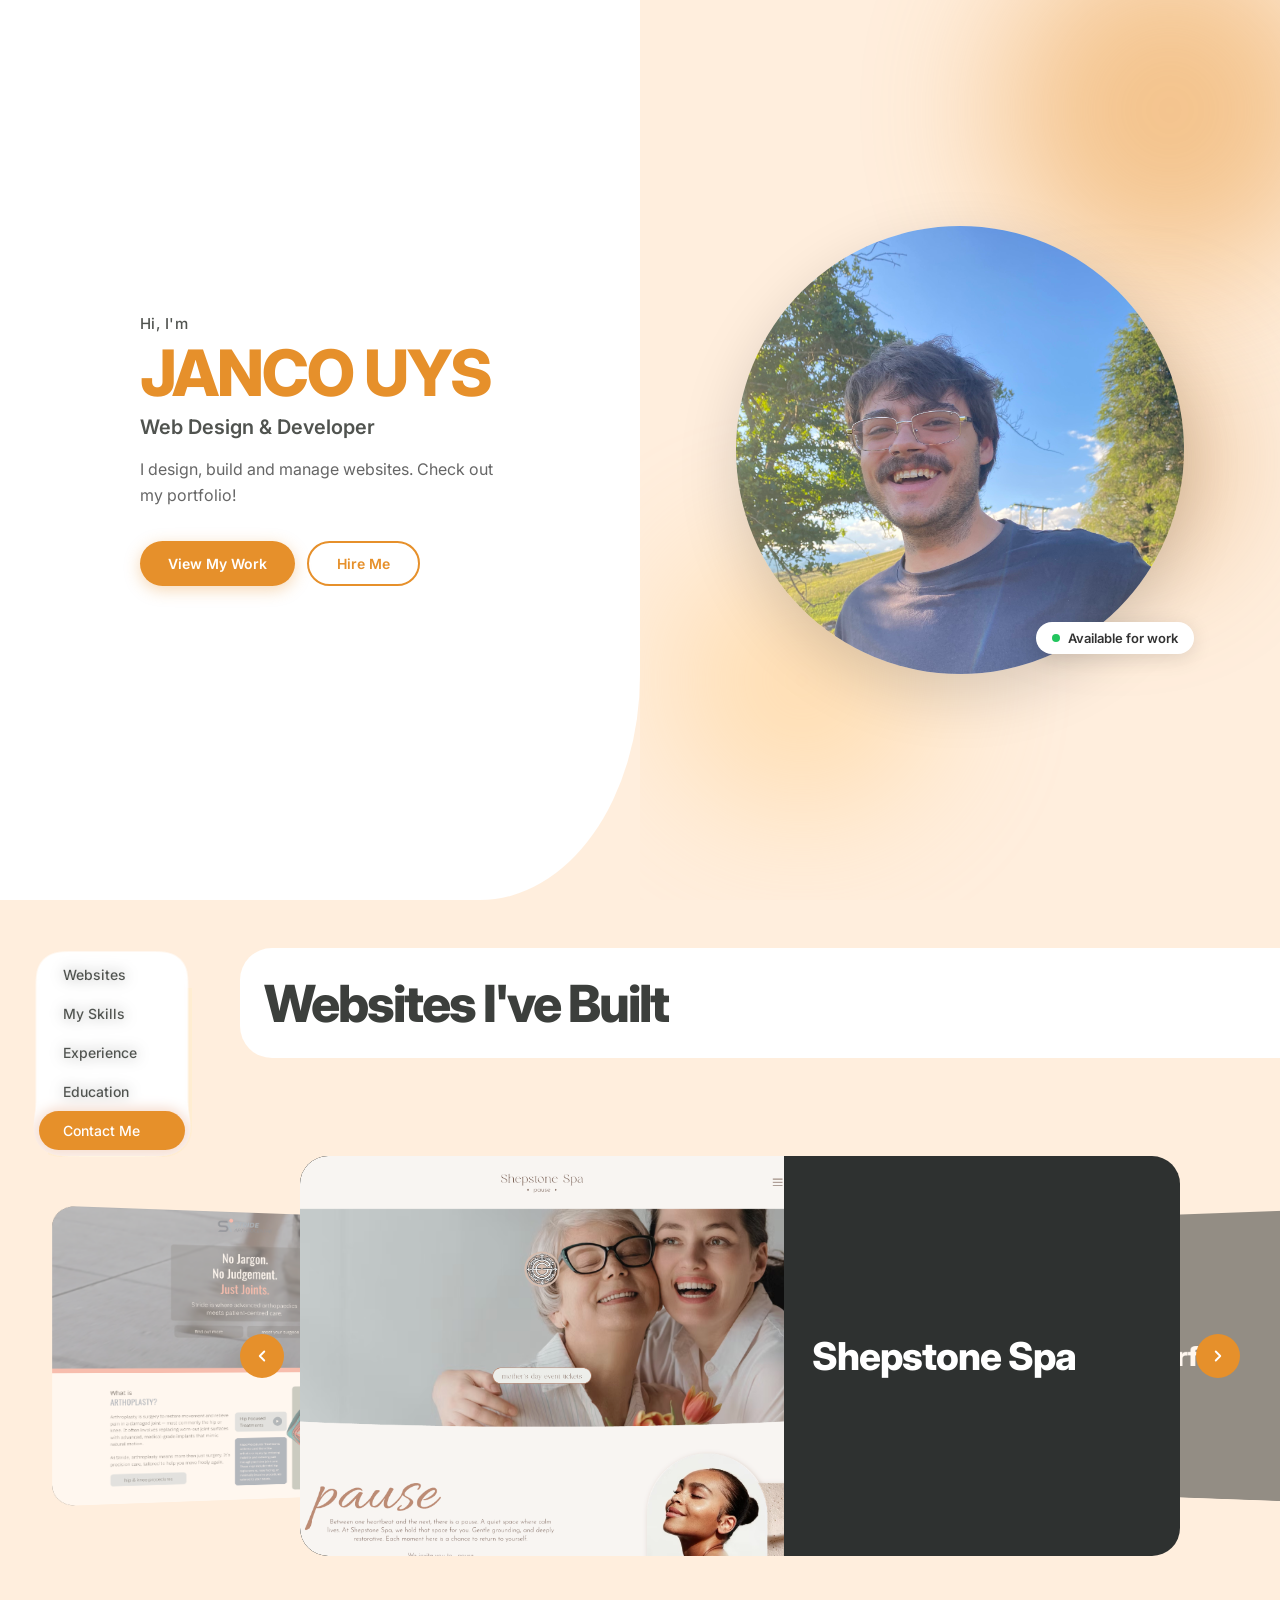
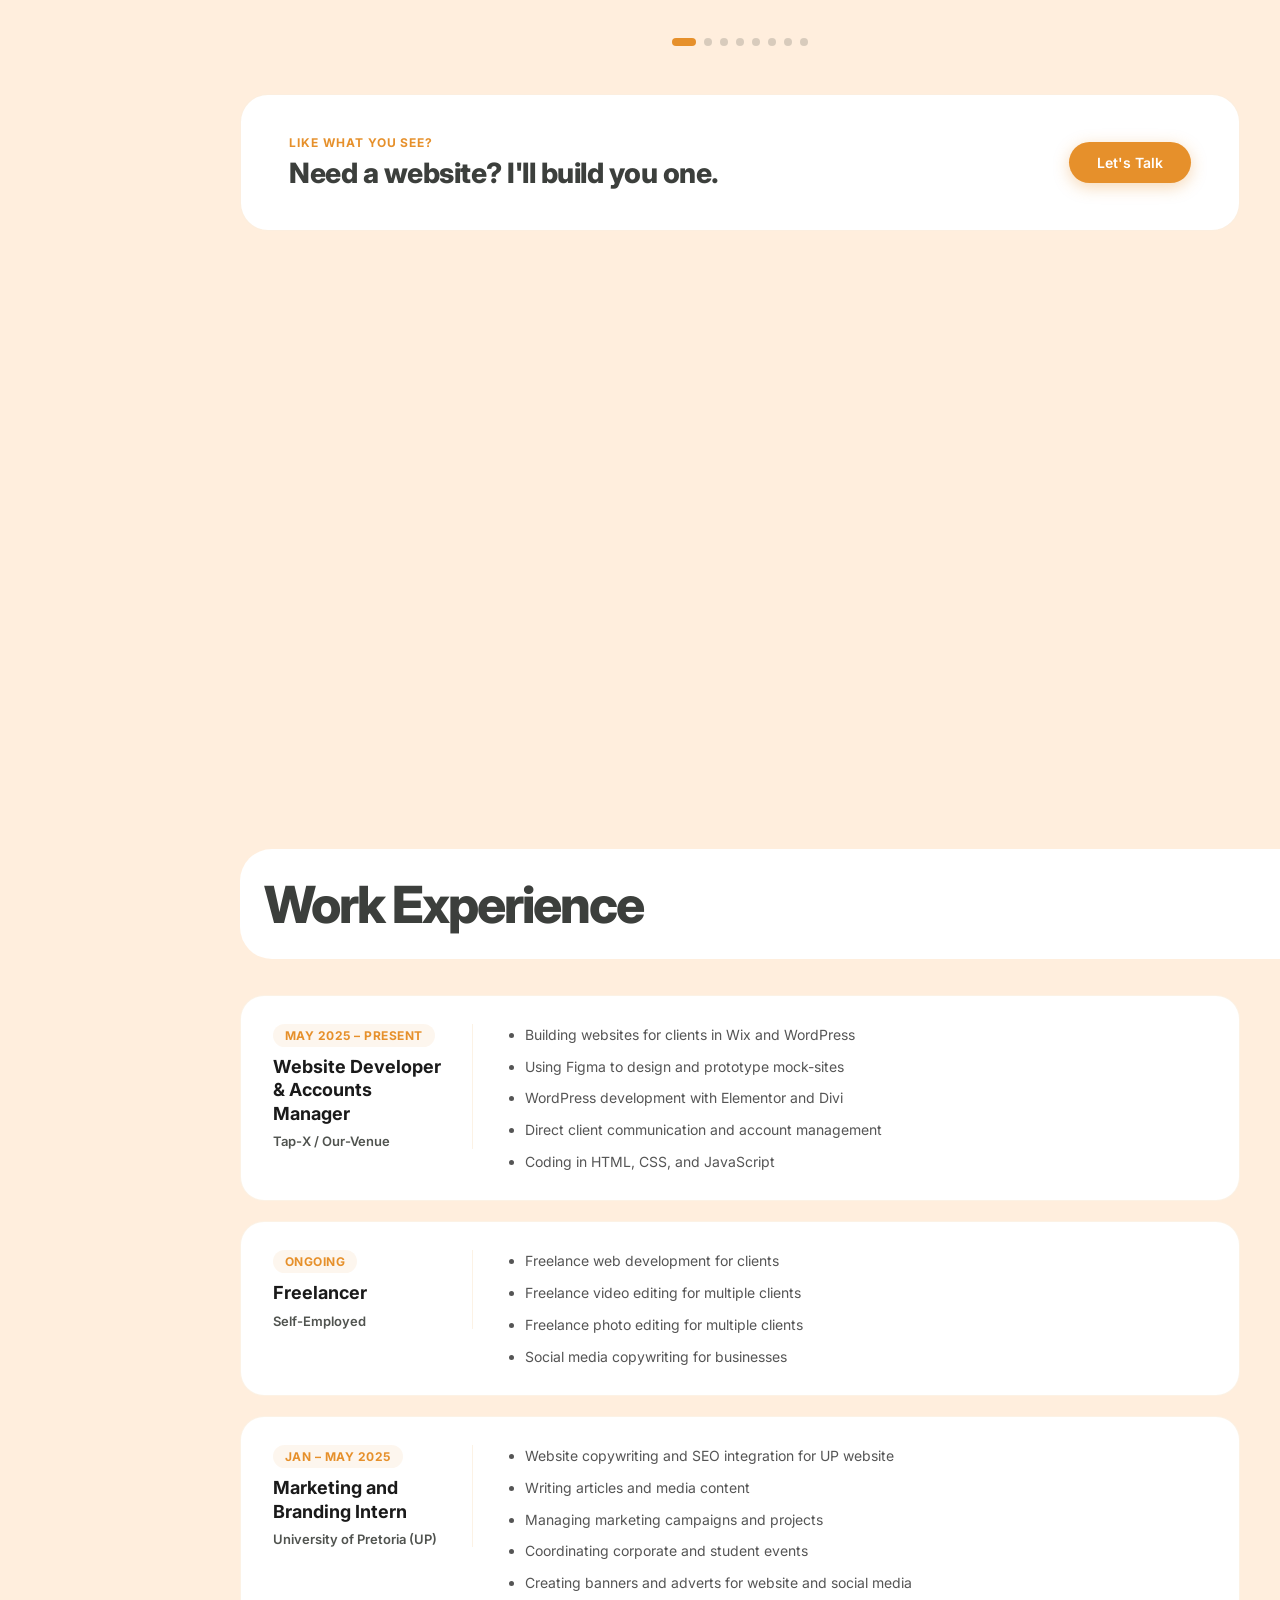
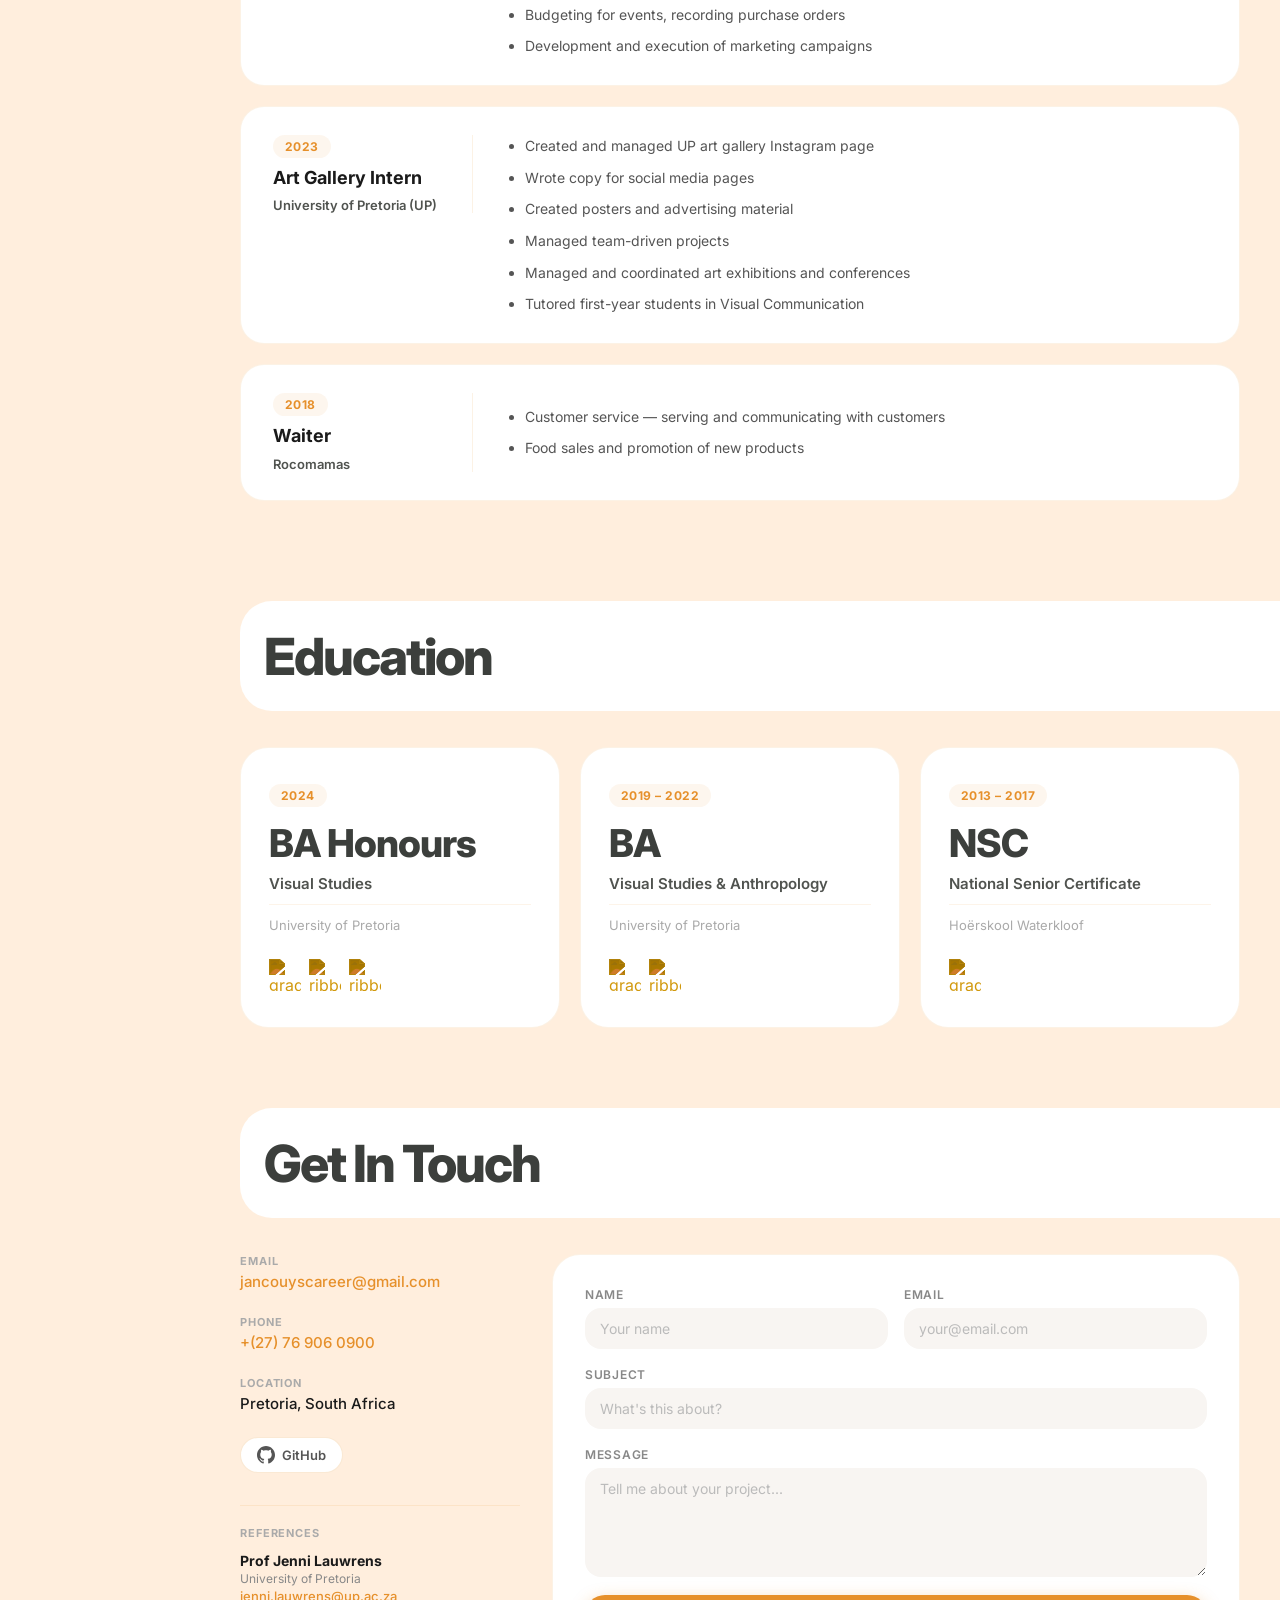
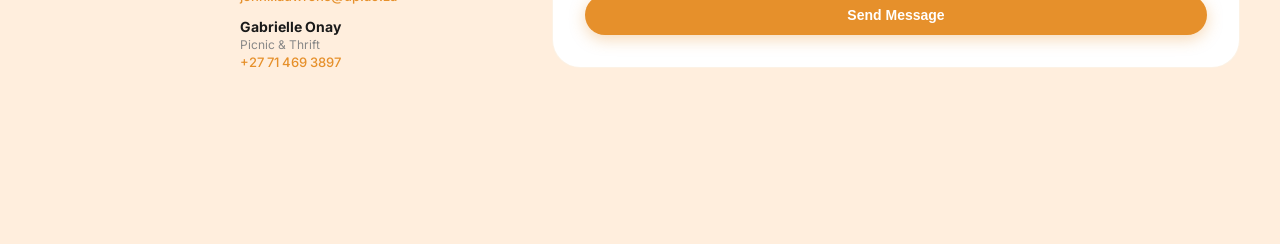
==== index.html @ 794e2a63 "Portfolio Facelift" ====
<!DOCTYPE html>
<html lang="en">
<head>
    <meta charset="UTF-8">
    <meta name="viewport" content="width=device-width, initial-scale=1.0">
    <title>Janco Uys — Digital Specialist</title>
    <link rel="stylesheet" href="newcss.css">
    <link rel="preconnect" href="https://fonts.googleapis.com">
    <link rel="preconnect" href="https://fonts.gstatic.com" crossorigin>
    <link href="https://fonts.googleapis.com/css2?family=Inter:wght@300;400;500;600;700;800&display=swap" rel="stylesheet">
</head>
<body>

    <!-- SVG gooey filter -->
    <svg style="position:absolute;width:0;height:0;overflow:hidden" aria-hidden="true">
        <defs>
            <filter id="goo">
                <feGaussianBlur in="SourceGraphic" stdDeviation="7" result="blur"/>
                <feColorMatrix in="blur" mode="matrix" values="1 0 0 0 0  0 1 0 0 0  0 0 1 0 0  0 0 0 20 -8" result="goo"/>
                <feComposite in="SourceGraphic" in2="goo" operator="atop"/>
            </filter>
        </defs>
    </svg>

<main>

        <!-- HERO -->
        <section class="hero-section">
            <div class="hero-section-left">
                <div class="hero-text">
                    <p class="hero-eyebrow">Hi, I'm</p>
                    <h1>JANCO UYS</h1>
                    <p class="hero-subtitle">Web Design &amp; Developer</p>
                    <p class="hero-desc">I design, build and manage websites. Check out my portfolio!</p>
                    <div class="hero-actions">
                        <a href="#websites" class="btn btn-primary">View My Work</a>
                        <a href="#contact" class="btn btn-outline">Hire Me</a>
                    </div>
                </div>
            </div>
            <div class="hero-section-right">
                <div class="hero-blobs" aria-hidden="true">
                    <div class="hero-blob hero-blob-1"></div>
                    <div class="hero-blob hero-blob-2"></div>
                    <div class="hero-blob hero-blob-3"></div>
                </div>
                <div class="hero-image-wrap">
                    <img src="IMG_2696.jpg" class="hero-image" alt="Janco Uys">
                    <div class="hero-badge">
                        <span class="hero-badge-dot"></span>
                        Available for work
                    </div>
                </div>
            </div>
        </section>

        <!-- PAGE GRID -->
        <div class="page-grid">

            <!-- LEFT: sticky sidebar nav -->
            <aside class="page-sidebar">
                <div class="bottom-menu-container">
                    <a href="#websites" class="active">Websites</a>
                    <a href="#skills">My Skills</a>
                    <a href="#experience">Experience</a>
                    <a href="#education">Education</a>
                    <a href="#contact">Contact Me</a>
                </div>
            </aside>

            <!-- RIGHT: all content -->
            <div class="page-content">

            <!-- ── WEBSITES ─────────────────────────────────────────── -->
            <section class="page-section reveal" id="websites">
                <div class="tab-header">
                    <h2>Websites I've Built </h2>
                </div>
                <div class="carousel-3d-wrapper">
                    <button class="carousel-nav carousel-prev" aria-label="Previous">
                        <svg viewBox="0 0 24 24" fill="none" stroke="currentColor" stroke-width="2.5" stroke-linecap="round" stroke-linejoin="round"><polyline points="15 18 9 12 15 6"/></svg>
                    </button>

                    <div class="carousel-3d-stage">
                        <div class="carousel-3d-track">

                            <div class="carousel-slide">
                                <a class="carousel-card" href="https://swanky-pants-janx.github.io/Shepstone-Rebuild/" target="_blank" rel="noopener">
                                    <div class="carousel-img-wrap">
                                        <img src="Screenshots/Shepstone Spa.png" alt="Shepstone Spa">
                                    </div>
                                    <div class="carousel-info">
                                        <h3>Shepstone Spa</h3>
                                    </div>
                                </a>
                            </div>

                            <div class="carousel-slide">
                                <a class="carousel-card" href="https://www.carfox.co.za/" target="_blank" rel="noopener">
                                    <div class="carousel-img-wrap">
                                        <img src="Screenshots/Carfox.png" alt="Carfox">
                                    </div>
                                    <div class="carousel-info">
                                        <h3>Carfox</h3>
                                    </div>
                                </a>
                            </div>

                            <div class="carousel-slide">
                                <a class="carousel-card" href="https://hare-curated-website-build.vercel.app" target="_blank" rel="noopener">
                                    <div class="carousel-img-wrap">
                                        <img src="Screenshots/Hare Curated.png" alt="Hare Curated">
                                    </div>
                                    <div class="carousel-info">
                                        <h3>Hare Curated</h3>
                                    </div>
                                </a>
                            </div>

                            <div class="carousel-slide">
                                <a class="carousel-card" href="https://www.jo-annstrauss.com/" target="_blank" rel="noopener">
                                    <div class="carousel-img-wrap">
                                        <img src="Screenshots/Jo-Ann.png" alt="Jo-Ann Strauss">
                                    </div>
                                    <div class="carousel-info">
                                        <h3>Jo-Ann Strauss</h3>
                                    </div>
                                </a>
                            </div>

                            <div class="carousel-slide">
                                <a class="carousel-card" href="https://www.knee.capetown/" target="_blank" rel="noopener">
                                    <div class="carousel-img-wrap">
                                        <img src="Screenshots/Knee.png" alt="Knee Cape Town">
                                    </div>
                                    <div class="carousel-info">
                                        <h3>Knee Cape Town</h3>
                                    </div>
                                </a>
                            </div>

                            <div class="carousel-slide">
                                <a class="carousel-card" href="https://www.masekhaya.co.za/" target="_blank" rel="noopener">
                                    <div class="carousel-img-wrap">
                                        <img src="Screenshots/Masekaya.png" alt="Masekhaya">
                                    </div>
                                    <div class="carousel-info">
                                        <h3>Masekhaya</h3>
                                    </div>
                                </a>
                            </div>

                            <div class="carousel-slide">
                                <a class="carousel-card" href="https://tapxdev.wixstudio.com/salgados" target="_blank" rel="noopener">
                                    <div class="carousel-img-wrap">
                                        <img src="Screenshots/Salgados Website.png" alt="Salgados">
                                    </div>
                                    <div class="carousel-info">
                                        <h3>Salgados</h3>
                                    </div>
                                </a>
                            </div>

                            <div class="carousel-slide">
                                <a class="carousel-card" href="https://strideortho.co.za/" target="_blank" rel="noopener">
                                    <div class="carousel-img-wrap">
                                        <img src="Screenshots/Stride.png" alt="Stride">
                                    </div>
                                    <div class="carousel-info">
                                        <h3>Stride</h3>
                                    </div>
                                </a>
                            </div>

                        </div>
                    </div>

                    <button class="carousel-nav carousel-next" aria-label="Next">
                        <svg viewBox="0 0 24 24" fill="none" stroke="currentColor" stroke-width="2.5" stroke-linecap="round" stroke-linejoin="round"><polyline points="9 18 15 12 9 6"/></svg>
                    </button>
                </div>

                <div class="carousel-dots"></div>

                <div class="hire-cta-banner">
                    <div class="hire-cta-text">
                        <span class="hire-cta-eyebrow">Like what you see?</span>
                        <h3 class="hire-cta-heading">Need a website? I'll build you one.</h3>
                    </div>
                    <a href="#contact" class="btn btn-primary hire-cta-btn">Let's Talk</a>
                </div>

            </section>

            <!-- ── SKILLS ───────────────────────────────────────────── -->
            <section class="page-section reveal" id="skills">
                <div class="tab-header">
                    <h2>My Skills</h2>
                </div>

                <div class="skill-icons-row">
                    <div class="skill-icon-badge">
                        <img src="Icons 2/html5-02-svgrepo-com.svg" alt="HTML5">
                        <span>HTML</span>
                    </div>
                    <div class="skill-icon-badge">
                        <img src="Icons 2/css3-02-svgrepo-com.svg" alt="CSS3">
                        <span>CSS</span>
                    </div>
                    <div class="skill-icon-badge">
                        <img src="Icons 2/javascript-155-svgrepo-com.svg" alt="JavaScript">
                        <span>JavaScript</span>
                    </div>
                    <div class="skill-icon-badge">
                        <img src="Icons 2/figma-svgrepo-com.svg" alt="Figma">
                        <span>Figma</span>
                    </div>
                    <div class="skill-icon-badge">
                        <img src="Icons 2/wix-svgrepo-com.svg" alt="Wix">
                        <span>Wix</span>
                    </div>
                    <div class="skill-icon-badge">
                        <img src="Icons 2/wordpress-139-svgrepo-com.svg" alt="WordPress">
                        <span>WordPress</span>
                    </div>
                    <div class="skill-icon-badge">
                        <img src="Icons 2/canva-svgrepo-com.svg" alt="Canva">
                        <span>Canva</span>
                    </div>
                    <div class="skill-icon-badge">
                        <img src="Icons 2/domains-svgrepo-com.svg" alt="Canva">
                        <span>Domains Management</span>
                    </div>
                </div>
                

            </section>

            <!-- ── EXPERIENCE ───────────────────────────────────────── -->
            <section class="page-section reveal" id="experience">
                <div class="tab-header">
                    <h2>Work Experience</h2>
                </div>
                <div class="timeline">

                    <div class="timeline-item">
                        <div class="timeline-card">
                            <div class="timeline-card-left">
                                <span class="timeline-date">May 2025 – Present</span>
                                <h3>Website Developer &amp; Accounts Manager</h3>
                                <p class="timeline-company">Tap-X / Our-Venue</p>
                            </div>
                            <ul class="timeline-list">
                                <li>Building websites for clients in Wix and WordPress</li>
                                <li>Using Figma to design and prototype mock-sites</li>
                                <li>WordPress development with Elementor and Divi</li>
                                <li>Direct client communication and account management</li>
                                <li>Coding in HTML, CSS, and JavaScript</li>
                            </ul>
                        </div>
                    </div>

                    <div class="timeline-item">
                        <div class="timeline-card">
                            <div class="timeline-card-left">
                                <span class="timeline-date">Ongoing</span>
                                <h3>Freelancer</h3>
                                <p class="timeline-company">Self-Employed</p>
                            </div>
                            <ul class="timeline-list">
                                <li>Freelance web development for clients</li>
                                <li>Freelance video editing for multiple clients</li>
                                <li>Freelance photo editing for multiple clients</li>
                                <li>Social media copywriting for businesses</li>
                            </ul>
                        </div>
                    </div>

                    <div class="timeline-item">
                        <div class="timeline-card">
                            <div class="timeline-card-left">
                                <span class="timeline-date">Jan – May 2025</span>
                                <h3>Marketing and Branding Intern</h3>
                                <p class="timeline-company">University of Pretoria (UP)</p>
                            </div>
                            <ul class="timeline-list">
                                <li>Website copywriting and SEO integration for UP website</li>
                                <li>Writing articles and media content</li>
                                <li>Managing marketing campaigns and projects</li>
                                <li>Coordinating corporate and student events</li>
                                <li>Creating banners and adverts for website and social media</li>
                                <li>Budgeting for events, recording purchase orders</li>
                                <li>Development and execution of marketing campaigns</li>
                            </ul>
                        </div>
                    </div>

                    <div class="timeline-item">
                        <div class="timeline-card">
                            <div class="timeline-card-left">
                                <span class="timeline-date">2023</span>
                                <h3>Art Gallery Intern</h3>
                                <p class="timeline-company">University of Pretoria (UP)</p>
                            </div>
                            <ul class="timeline-list">
                                <li>Created and managed UP art gallery Instagram page</li>
                                <li>Wrote copy for social media pages</li>
                                <li>Created posters and advertising material</li>
                                <li>Managed team-driven projects</li>
                                <li>Managed and coordinated art exhibitions and conferences</li>
                                <li>Tutored first-year students in Visual Communication</li>
                            </ul>
                        </div>
                    </div>

                    <div class="timeline-item">
                        <div class="timeline-card">
                            <div class="timeline-card-left">
                                <span class="timeline-date">2018</span>
                                <h3>Waiter</h3>
                                <p class="timeline-company">Rocomamas</p>
                            </div>
                            <ul class="timeline-list">
                                <li>Customer service — serving and communicating with customers</li>
                                <li>Food sales and promotion of new products</li>
                            </ul>
                        </div>
                    </div>

                </div>
            </section>

            <!-- ── EDUCATION ─────────────────────────────────────────── -->
            <section class="page-section reveal" id="education">
                <div class="tab-header">
                    <h2>Education</h2>
                    <p class="tab-sub">Academic background and notable achievements.</p>
                </div>
                <div class="edu-cards-grid">

                    <div class="edu-card">
                        <div class="edu-card-year">2024</div>
                        <h3 class="edu-card-degree">BA Honours</h3>
                        <p class="edu-card-field">Visual Studies</p>
                        <p class="edu-card-institution">University of Pretoria</p>
                        <div class="edu-card-icons">
                            <img src="icons 2/graduation-cap-svgrepo-com.svg" class="edu-icon" alt="graduation cap">
                            <img src="icons 2/ribbon-svgrepo-com.svg" class="edu-icon" alt="ribbon">
                            <img src="icons 2/ribbon-svgrepo-com.svg" class="edu-icon" alt="ribbon">
                        </div>
                    </div>

                    <div class="edu-card">
                        <div class="edu-card-year">2019 – 2022</div>
                        <h3 class="edu-card-degree">BA</h3>
                        <p class="edu-card-field">Visual Studies &amp; Anthropology</p>
                        <p class="edu-card-institution">University of Pretoria</p>
                        <div class="edu-card-icons">
                            <img src="icons 2/graduation-cap-svgrepo-com.svg" class="edu-icon" alt="graduation cap">
                            <img src="icons 2/ribbon-svgrepo-com.svg" class="edu-icon" alt="ribbon">
                        </div>
                    </div>

                    <div class="edu-card">
                        <div class="edu-card-year">2013 – 2017</div>
                        <h3 class="edu-card-degree">NSC</h3>
                        <p class="edu-card-field">National Senior Certificate</p>
                        <p class="edu-card-institution">Hoërskool Waterkloof</p>
                        <div class="edu-card-icons">
                            <img src="icons 2/graduation-cap-svgrepo-com.svg" class="edu-icon" alt="graduation cap">
                        </div>
                    </div>

                </div>
            </section>

            <!-- ── CONTACT ──────────────────────────────────────────── -->
            <section class="page-section reveal" id="contact">
                <div class="tab-header">
                    <h2>Get In Touch</h2>
                </div>
                <div class="contact-layout">

                    <div class="contact-info">
                        <div class="contact-block">
                            <span class="contact-label">Email</span>
                            <a href="mailto:jancouyscareer@gmail.com" class="contact-value">jancouyscareer@gmail.com</a>
                        </div>
                        <div class="contact-block">
                            <span class="contact-label">Phone</span>
                            <a href="tel:+27769060900" class="contact-value">+(27) 76 906 0900</a>
                        </div>
                        <div class="contact-block">
                            <span class="contact-label">Location</span>
                            <span class="contact-value">Pretoria, South Africa</span>
                        </div>
                        <div class="contact-socials">
                            <a href="https://github.com/swanky-pants-janx" target="_blank" class="social-link">
                                <svg viewBox="0 0 24 24" fill="currentColor" width="18" height="18"><path d="M12 0C5.37 0 0 5.37 0 12c0 5.3 3.438 9.8 8.205 11.385.6.113.82-.258.82-.577 0-.285-.01-1.04-.015-2.04-3.338.724-4.042-1.61-4.042-1.61-.546-1.385-1.335-1.755-1.335-1.755-1.087-.744.084-.729.084-.729 1.205.084 1.838 1.236 1.838 1.236 1.07 1.835 2.809 1.305 3.495.998.108-.776.417-1.305.76-1.605-2.665-.3-5.466-1.332-5.466-5.93 0-1.31.465-2.38 1.235-3.22-.135-.303-.54-1.523.105-3.176 0 0 1.005-.322 3.3 1.23.96-.267 1.98-.399 3-.405 1.02.006 2.04.138 3 .405 2.28-1.552 3.285-1.23 3.285-1.23.645 1.653.24 2.873.12 3.176.765.84 1.23 1.91 1.23 3.22 0 4.61-2.805 5.625-5.475 5.92.42.36.81 1.096.81 2.22 0 1.606-.015 2.896-.015 3.286 0 .315.21.69.825.57C20.565 21.795 24 17.295 24 12c0-6.63-5.37-12-12-12"/></svg>
                                GitHub
                            </a>
                        </div>

                        <div class="references-block">
                            <h4 class="references-title">References</h4>
                            <div class="ref-item">
                                <strong>Prof Jenni Lauwrens</strong>
                                <span>University of Pretoria</span>
                                <a href="mailto:jenni.lauwrens@up.ac.za">jenni.lauwrens@up.ac.za</a>
                            </div>
                            <div class="ref-item">
                                <strong>Gabrielle Onay</strong>
                                <span>Picnic &amp; Thrift</span>
                                <a href="tel:+27714693897">+27 71 469 3897</a>
                            </div>
                        </div>
                    </div>

                    <form class="contact-form" action="https://formspree.io/f/xaqvzvdg" method="POST">
                        <div class="form-row">
                            <div class="form-group">
                                <label for="cf-name">Name</label>
                                <input type="text" id="cf-name" name="name" placeholder="Your name" required>
                            </div>
                            <div class="form-group">
                                <label for="cf-email">Email</label>
                                <input type="email" id="cf-email" name="email" placeholder="your@email.com" required>
                            </div>
                        </div>
                        <div class="form-group">
                            <label for="cf-subject">Subject</label>
                            <input type="text" id="cf-subject" name="subject" placeholder="What's this about?">
                        </div>
                        <div class="form-group">
                            <label for="cf-message">Message</label>
                            <textarea id="cf-message" name="message" rows="5" placeholder="Tell me about your project..." required></textarea>
                        </div>
                        <button type="submit" class="btn btn-primary btn-full">Send Message</button>
                        <p class="form-note" id="form-success" style="display:none;">Message sent! I'll get back to you soon.</p>
                    </form>

                </div>
            </section>

            </div><!-- /page-content -->
        </div><!-- /page-grid -->

    </main>

    <!-- FOOTER -->

    <script>
        // --- Sidebar anchor nav + scroll spy ---
        (function () {
            const container = document.querySelector('.bottom-menu-container');
            if (!container) return;
            const links = Array.from(container.querySelectorAll('a[href^="#"]'));
            const pill = document.createElement('span');
            pill.className = 'tab-pill';
            container.insertBefore(pill, container.firstChild);

            function setActive(link, animate) {
                links.forEach(l => l.classList.remove('active'));
                link.classList.add('active');
                if (!animate) pill.classList.add('no-transition');
                pill.style.top    = link.offsetTop + 'px';
                pill.style.height = link.offsetHeight + 'px';
                if (!animate) { pill.getBoundingClientRect(); pill.classList.remove('no-transition'); }
            }

            // Init on first active link
            const first = container.querySelector('a.active') || links[0];
            setActive(first, false);

            // Click: smooth scroll
            links.forEach(link => {
                link.addEventListener('click', e => {
                    e.preventDefault();
                    const target = document.querySelector(link.getAttribute('href'));
                    if (target) target.scrollIntoView({ behavior: 'smooth', block: 'start' });
                    setActive(link, true);
                });
            });

            // Scroll spy via IntersectionObserver
            const sections = links
                .map(l => document.querySelector(l.getAttribute('href')))
                .filter(Boolean);

            const observer = new IntersectionObserver(entries => {
                entries.forEach(entry => {
                    if (entry.isIntersecting) {
                        const link = links.find(l => l.getAttribute('href') === '#' + entry.target.id);
                        if (link) setActive(link, true);
                    }
                });
            }, { rootMargin: '-30% 0px -60% 0px', threshold: 0 });

            sections.forEach(s => observer.observe(s));
        })();

        // --- Footer year ---

        // --- 3D Carousel ---
        (function () {
            const wrapper = document.querySelector('.carousel-3d-wrapper');
            if (!wrapper) return;
            const slides = Array.from(wrapper.querySelectorAll('.carousel-slide'));
            const dotsEl = wrapper.closest('#websites').querySelector('.carousel-dots');
            const total = slides.length;
            let current = 0;

            // Build dots
            slides.forEach((_, i) => {
                const d = document.createElement('button');
                d.className = 'carousel-dot';
                d.setAttribute('aria-label', 'Slide ' + (i + 1));
                d.addEventListener('click', () => goTo(i));
                dotsEl.appendChild(d);
            });

            function goTo(index) {
                current = (index + total) % total;
                update();
            }

            function update() {
                slides.forEach((slide, i) => {
                    const offset = ((i - current + total) % total);
                    const mirrored = offset > total / 2 ? offset - total : offset;
                    slide.dataset.pos = mirrored;

                    const abs = Math.abs(mirrored);
                    // Only active + immediate neighbours are visible; rest hidden
                    slide.style.opacity      = abs === 0 ? '1' : abs === 1 ? '0.52' : '0';
                    slide.style.pointerEvents= abs === 0 ? 'auto' : 'none';
                    slide.style.zIndex       = abs === 0 ? '3' : abs === 1 ? '2' : '1';

                    // Neighbours shifted just enough to peek from behind the active card
                    const tx  = mirrored * 46;        // % — closer = more peeking
                    const tz  = abs === 0 ? 0 : -220; // px depth push
                    const ry  = mirrored * -22;        // deg rotation away
                    const sc  = abs === 0 ? 1 : 0.80;
                    slide.style.transform = `translateX(${tx}%) translateZ(${tz}px) rotateY(${ry}deg) scale(${sc})`;
                });

                dotsEl.querySelectorAll('.carousel-dot').forEach((d, i) => {
                    d.classList.toggle('active', i === current);
                });
            }

            wrapper.querySelector('.carousel-prev').addEventListener('click', () => goTo(current - 1));
            wrapper.querySelector('.carousel-next').addEventListener('click', () => goTo(current + 1));

            // Keyboard navigation
            wrapper.setAttribute('tabindex', '0');
            wrapper.addEventListener('keydown', e => {
                if (e.key === 'ArrowLeft')  goTo(current - 1);
                if (e.key === 'ArrowRight') goTo(current + 1);
            });

            // Touch / swipe
            let touchStartX = 0;
            wrapper.addEventListener('touchstart', e => { touchStartX = e.touches[0].clientX; }, { passive: true });
            wrapper.addEventListener('touchend',   e => {
                const dx = e.changedTouches[0].clientX - touchStartX;
                if (Math.abs(dx) > 40) goTo(current + (dx < 0 ? 1 : -1));
            });

            // Trackpad horizontal scroll / horizontal scroll wheel
            let scrollCooldown = false;
            wrapper.addEventListener('wheel', e => {
                const dx = Math.abs(e.deltaX);
                const dy = Math.abs(e.deltaY);
                if (dx < 10 && dy < 10) return;       // no meaningful movement
                if (dy > dx * 2) return;               // mostly vertical — let page scroll
                e.preventDefault();
                if (scrollCooldown) return;
                scrollCooldown = true;
                goTo(current + (e.deltaX > 0 ? 1 : -1));
                setTimeout(() => { scrollCooldown = false; }, 500);
            }, { passive: false });

            update();
        })();

// --- Scroll reveal ---
        (function () {
            const els = document.querySelectorAll('.reveal');
            const obs = new IntersectionObserver(entries => {
                entries.forEach(e => { if (e.isIntersecting) { e.target.classList.add('visible'); obs.unobserve(e.target); } });
            }, { threshold: 0.08 });
            els.forEach(el => obs.observe(el));
        })();

        // --- Hero image tilt ---
        (function () {
            const wrap = document.querySelector('.hero-image-wrap');
            if (!wrap) return;
            const MAX = 14;
            wrap.addEventListener('mousemove', e => {
                const { left, top, width, height } = wrap.getBoundingClientRect();
                const x = (e.clientX - left) / width  - 0.5;
                const y = (e.clientY - top)  / height - 0.5;
                wrap.style.transform = `perspective(700px) rotateY(${x * MAX}deg) rotateX(${-y * MAX}deg) scale(1.03)`;
                wrap.style.boxShadow = `${-x * 18}px ${y * 18}px 40px rgba(230,144,43,0.25)`;
            });
            wrap.addEventListener('mouseleave', () => {
                wrap.style.transform = '';
                wrap.style.boxShadow = '';
            });
        })();

        // --- Contact form ---
    </script>
</body>
</html>
---- newcss.css ----
/* ============================================================
   RESET & BASE
   ============================================================ */
*, *::before, *::after {
    box-sizing: border-box;
    padding: 0;
    margin: 0;
}

html {
    scroll-behavior: smooth;
}

body {
    font-family: 'Inter', -apple-system, BlinkMacSystemFont, 'Segoe UI', sans-serif;
    background-color: #ffeedd;
    color: #1a1a1a;
    overflow-x: hidden;
}

img {
    display: block;
    max-width: 100%;
}

a {
    text-decoration: none;
    color: inherit;
}

/* ============================================================
   HIRE ME BUTTON
   ============================================================ */
.hire-me-btn {
    position: fixed;
    top: 20px;
    right: 24px;
    z-index: 100;
    background: #e6902b;
    color: #fff;
    font-size: 14px;
    font-weight: 600;
    padding: 10px 22px;
    border-radius: 50px;
    text-decoration: none;
    box-shadow: 0 4px 16px rgba(230, 144, 43, 0.35);
    transition: background 0.2s, transform 0.15s, box-shadow 0.2s;
}

.hire-me-btn:hover {
    background: #c97820;
    transform: translateY(-2px);
    box-shadow: 0 6px 20px rgba(230, 144, 43, 0.45);
}

/* ============================================================
   HERO SECTION
   ============================================================ */
.hero-section {
    background-color: #ffeedd;
    min-height: 100vh;
    display: grid;
    grid-template-columns: 1fr 1fr;
}

.hero-section-left {
    background-color: #ffffff;
    display: flex;
    justify-content: center;
    align-items: center;
    border-bottom-right-radius: 25%;
    padding: 60px 48px;
}

.hero-text {
    max-width: 460px;
}

.hero-eyebrow {
    font-size: 15px;
    font-weight: 500;
    color: #50534f;
    background: none;
    margin-bottom: 8px;
    letter-spacing: 0.03em;
}

.hero-text h1 {
    font-size: clamp(42px, 5vw, 72px);
    font-weight: 800;
    color: #e6902b;
    background: none;
    line-height: 1;
    letter-spacing: -2px;
    margin-bottom: 10px;
}

.hero-subtitle {
    font-size: 20px;
    font-weight: 600;
    color: #50534f;
    background: none;
    margin-bottom: 18px;
}

.hero-desc {
    font-size: 16px;
    line-height: 1.6;
    color: #666;
    background: none;
    max-width: 360px;
    margin-bottom: 32px;
}

.hero-actions {
    display: flex;
    gap: 12px;
    flex-wrap: wrap;
}

.btn {
    display: inline-flex;
    align-items: center;
    justify-content: center;
    padding: 12px 28px;
    border-radius: 50px;
    font-size: 14px;
    font-weight: 600;
    border: none;
    cursor: pointer;
    transition: background 0.2s, transform 0.15s, box-shadow 0.2s;
}

.btn:hover {
    transform: translateY(-2px);
}

.btn-primary {
    background: #e6902b;
    color: #fff;
    box-shadow: 0 4px 16px rgba(230, 144, 43, 0.35);
}

.btn-primary:hover {
    background: #c97820;
    box-shadow: 0 6px 20px rgba(230, 144, 43, 0.45);
}

.btn-outline {
    background: transparent;
    color: #e6902b;
    border: 2px solid #e6902b;
}

.btn-outline:hover {
    background: rgba(230, 144, 43, 0.08);
}

.btn-full {
    width: 100%;
}

.hero-section-right {
    display: flex;
    justify-content: center;
    align-items: center;
    padding: 40px;
}

.hero-image-wrap {
    position: relative;
    border-radius: 50%;
    cursor: default;
}

.hero-image-wrap {
    transition: transform 0.1s ease, box-shadow 0.1s ease;
    transform-style: preserve-3d;
    will-change: transform;
}

.hero-image {
    height: clamp(280px, 35vw, 460px);
    width: clamp(280px, 35vw, 460px);
    object-fit: cover;
    object-position: center top;
    border-radius: 50%;
    box-shadow: 0 20px 60px rgba(0, 0, 0, 0.15);
    transition: transform 0.4s ease, box-shadow 0.4s ease;
}

.hero-badge {
    position: absolute;
    bottom: 20px;
    right: -10px;
    background: #fff;
    border-radius: 50px;
    padding: 8px 16px;
    font-size: 13px;
    font-weight: 600;
    color: #333;
    box-shadow: 0 4px 20px rgba(0, 0, 0, 0.12);
    display: flex;
    align-items: center;
    gap: 8px;
    white-space: nowrap;
}

.hero-badge-dot {
    width: 8px;
    height: 8px;
    border-radius: 50%;
    background: #22c55e;
    animation: pulse-dot 2s infinite;
}

@keyframes pulse-dot {
    0%, 100% { opacity: 1; transform: scale(1); }
    50% { opacity: 0.6; transform: scale(1.3); }
}

/* ============================================================
   ABOUT STRIP
   ============================================================ */
.about-strip {
    background: #fff;
    padding: 64px 32px;
}

.about-strip-inner {
    max-width: 1200px;
    margin: 0 auto;
    display: grid;
    grid-template-columns: 1fr 280px;
    gap: 64px;
    align-items: start;
}

.about-strip-text h2 {
    font-size: 28px;
    font-weight: 800;
    color: #3c3f3c;
    background: none;
    letter-spacing: -0.5px;
    margin-bottom: 16px;
}

.about-strip-text p {
    font-size: 15px;
    line-height: 1.75;
    color: #555;
    background: none;
    margin-bottom: 14px;
}

.about-strip-text blockquote {
    border-left: 3px solid #e6902b;
    padding-left: 16px;
    margin-top: 20px;
    font-size: 14px;
    font-style: italic;
    color: #888;
    line-height: 1.7;
}

.about-strip-stats {
    display: grid;
    grid-template-columns: 1fr 1fr;
    gap: 16px;
}

.about-stat {
    background: #ffeedd;
    border-radius: 16px;
    padding: 20px 16px;
    text-align: center;
    display: flex;
    flex-direction: column;
    gap: 4px;
}

.about-stat-num {
    font-size: 28px;
    font-weight: 800;
    color: #e6902b;
    line-height: 1;
}

.about-stat-label {
    font-size: 11px;
    font-weight: 600;
    color: #aaa;
    text-transform: uppercase;
    letter-spacing: 0.04em;
}

@media (max-width: 900px) {
    .about-strip-inner {
        grid-template-columns: 1fr;
        gap: 32px;
    }
    .about-strip-stats {
        grid-template-columns: repeat(4, 1fr);
    }
}

@media (max-width: 580px) {
    .about-strip-stats {
        grid-template-columns: 1fr 1fr;
    }
}

/* ============================================================
   PAGE GRID — sidebar + content
   ============================================================ */
.page-grid {
    display: grid;
    grid-template-columns: 200px 1fr;
    align-items: start;
    background-color: #ffeedd;
    min-height: 100vh;
}

.page-sidebar {
    position: sticky;
    top: 0;
    height: 100vh;
    display: flex;
    align-items: flex-start;
    justify-content: center;
    padding: 48px 0 48px 24px;
    z-index: 50;
}

.page-content {
    min-width: 0;
    padding: 48px 40px 80px 40px;
    text-align: left;
}

/* ============================================================
   TAB BAR — vertical pill menu
   ============================================================ */
.bottom-menu-container {
    display: flex;
    flex-direction: column;
    gap: 0;
    background: rgba(255, 255, 255, 0.55);
    backdrop-filter: blur(18px) saturate(160%);
    -webkit-backdrop-filter: blur(18px) saturate(160%);
    border: 1.5px solid rgba(255, 255, 255, 0.8);
    padding: 6px;
    border-radius: 28px;
    box-shadow: 0 8px 32px rgba(230, 144, 43, 0.12), inset 0 1px 0 rgba(255, 255, 255, 0.7);
    position: relative;
    width: fit-content;
    min-width: 160px;
}

.tab-pill {
    position: absolute;
    left: 6px;
    width: calc(100% - 12px);
    background-color: #e6902b;
    border-radius: 9999px;
    z-index: 0;
    pointer-events: none;
    transition: top 0.35s cubic-bezier(0.4, 0, 0.2, 1),
                height 0.35s cubic-bezier(0.4, 0, 0.2, 1);
}

.tab-pill.no-transition {
    transition: none !important;
}

.bottom-menu-container a {
    position: relative;
    z-index: 1;
    padding: 11px 24px;
    border-radius: 9999px;
    text-decoration: none;
    font-size: 14px;
    font-weight: 500;
    cursor: pointer;
    color: #50534f;
    transition: color 0.25s ease;
    white-space: nowrap;
    user-select: none;
    display: block;
}

.bottom-menu-container a.active {
    color: #ffffff;
}

.bottom-menu-container a:not(.active):hover {
    color: #3c3f3c;
}

/* ============================================================
   PAGE SECTIONS
   ============================================================ */
.page-section {
    scroll-margin-top: 32px;
}

.page-section {
    padding-bottom: 80px;
}

.tab-header {
    margin-bottom: 36px;
    text-align: left;
    background: #ffffff;
    border-radius: 32px 0 0 32px;
    padding: 24px 40px 24px 24px;
    margin-right: -40px;
}

.tab-header h2 {
    font-size: clamp(36px, 4vw, 56px);
    font-weight: 800;
    color: #3c3f3c;
    letter-spacing: -2px;
    margin-bottom: 0;
}

.tab-sub {
    display: none;
}

/* ============================================================
   DIVIDER
   ============================================================ */
.divider {
    border: none;
    height: 2px;
    background: #e6902b;
    transform: scaleX(0);
    transform-origin: left;
    transition: transform 0.6s ease;
    margin: 24px 0;
}

.divider.animate {
    transform: scaleX(1);
}

/* ============================================================
   WEBSITES TAB — 3D CAROUSEL
   ============================================================ */

/* Generic tag pill */
.tag {
    display: inline-block;
    font-size: 11px;
    font-weight: 600;
    padding: 3px 10px;
    border-radius: 50px;
    background: rgba(230, 144, 43, 0.1);
    color: #c97820;
    letter-spacing: 0.02em;
    text-transform: uppercase;
}

.carousel-3d-wrapper {
    display: flex;
    align-items: center;
    gap: 16px;
    position: relative;
    user-select: none;
    /* padding gives shadow room on all sides — no overflow:hidden so shadows aren't clipped */
    padding: 32px 0;
}

.carousel-3d-stage {
    flex: 1;
    perspective: 1400px;
    perspective-origin: 50% 50%;
    overflow: visible;
    min-height: 460px;
    display: flex;
    align-items: center;
}

.carousel-3d-track {
    position: relative;
    width: 100%;
    height: 400px;
    transform-style: preserve-3d;
}

.carousel-slide {
    position: absolute;
    inset: 0;
    transition: transform 0.5s cubic-bezier(0.4, 0, 0.2, 1),
                opacity   0.5s cubic-bezier(0.4, 0, 0.2, 1);
    transform-origin: center center;
    will-change: transform, opacity;
    pointer-events: none;
}

.carousel-card {
    background: #2e3130;
    border-radius: 28px;
    width: 100%;
    height: 100%;
    display: flex;
    align-items: center;
    gap: 0;
    overflow: hidden;
    text-decoration: none;
    cursor: pointer;
    transition: transform 0.2s ease, box-shadow 0.2s ease;
}

.carousel-slide[data-pos="0"] .carousel-card:hover {
    transform: scale(1.025);
    box-shadow: 0 24px 56px rgba(0, 0, 0, 0.35);
}

.carousel-img-wrap {
    flex-shrink: 0;
    width: 55%;
    height: 100%;
    overflow: hidden;
    border-radius: 28px 0 0 28px;
}

.carousel-img-wrap img {
    width: 100%;
    height: 100%;
    object-fit: cover;
    object-position: top;
    display: block;
}

.carousel-info {
    flex: 1;
    padding: 28px 28px;
    display: flex;
    flex-direction: column;
    justify-content: center;
    gap: 10px;
    min-width: 0;
}

.carousel-info h3 {
    font-size: clamp(28px, 3vw, 42px);
    font-weight: 800;
    color: #ffffff;
    letter-spacing: -1px;
    line-height: 1.05;
}

.carousel-info p {
    font-size: 14px;
    line-height: 1.65;
    color: #aaa;
    max-width: 480px;
}


/* Prev / Next nav buttons */
.carousel-nav {
    flex-shrink: 0;
    width: 44px;
    height: 44px;
    border-radius: 50%;
    border: none;
    background: #e6902b;
    cursor: pointer;
    display: flex;
    align-items: center;
    justify-content: center;
    color: #fff;
    transition: background 0.2s, transform 0.15s;
    z-index: 10;
}

.carousel-nav svg {
    width: 18px;
    height: 18px;
}

.carousel-nav:hover {
    background: #c97820;
    transform: scale(1.08);
}

/* Dots */
.carousel-dots {
    display: flex;
    justify-content: center;
    gap: 8px;
    margin-top: 20px;
}

.carousel-dot {
    width: 8px;
    height: 8px;
    border-radius: 50%;
    border: none;
    background: rgba(60, 63, 60, 0.2);
    cursor: pointer;
    padding: 0;
    transition: background 0.25s, transform 0.25s, width 0.25s;
}

.carousel-dot.active {
    background: #e6902b;
    width: 24px;
    border-radius: 4px;
}

/* ── Hire CTA Banner ───────────────────────────────────────── */
.hire-cta-banner {
    margin-top: 48px;
    background: #fff;
    border-radius: 28px;
    border: 1.5px solid rgba(230, 144, 43, 0.15);
    padding: 40px 48px;
    display: flex;
    align-items: center;
    justify-content: space-between;
    gap: 32px;
}

.hire-cta-text {
    display: flex;
    flex-direction: column;
    gap: 6px;
}

.hire-cta-eyebrow {
    font-size: 12px;
    font-weight: 700;
    color: #e6902b;
    text-transform: uppercase;
    letter-spacing: 0.08em;
}

.hire-cta-heading {
    font-size: clamp(20px, 2.5vw, 28px);
    font-weight: 800;
    color: #3c3f3c;
    letter-spacing: -0.5px;
    margin: 0;
}

.hire-cta-sub {
    font-size: 14px;
    color: #888;
    margin: 0;
}

.hire-cta-btn {
    white-space: nowrap;
    flex-shrink: 0;
}

/* ============================================================
   PROJECTS TAB
   ============================================================ */

/* "Visit Site" button on website cards */
.card-link-btn {
    display: inline-block;
    font-size: 12px;
    font-weight: 600;
    color: #e6902b;
    margin-bottom: 10px;
    transition: color 0.2s;
}

.card-link-btn:hover { color: #c97820; }

/* Small button variant */
.btn-sm {
    padding: 7px 16px;
    font-size: 12px;
}

.projects-grid {
    display: grid;
    grid-template-columns: repeat(auto-fill, minmax(300px, 1fr));
    gap: 20px;
}

.project-card {
    background: #fff;
    border-radius: 28px;
    padding: 28px;
    display: flex;
    gap: 20px;
    border: 1.5px solid rgba(230, 144, 43, 0.12);
    transition: transform 0.25s, box-shadow 0.25s;
}

.project-card:hover {
    transform: translateY(-3px);
    box-shadow: 0 12px 32px rgba(230, 144, 43, 0.12);
}

.project-card-wide {
    grid-column: 1 / -1;
}

/* Featured project card (PicaMarket, Web Canvas) */
.project-card-featured {
    flex-direction: column;
    gap: 14px;
    padding: 28px;
}

.project-card-top {
    display: flex;
    align-items: center;
    justify-content: space-between;
    margin-bottom: 4px;
}

.project-logo {
    height: 44px;
    width: auto;
    object-fit: contain;
}

.project-card-icon-lg {
    width: 52px;
    height: 52px;
    background: rgba(230, 144, 43, 0.1);
    border-radius: 14px;
    display: flex;
    align-items: center;
    justify-content: center;
    padding: 12px;
}

.project-card-featured h3 {
    font-size: 18px;
    font-weight: 700;
    color: #1a1a1a;
    background: none;
    margin-bottom: 8px;
    letter-spacing: -0.3px;
}

.project-card-featured p {
    font-size: 14px;
    line-height: 1.65;
    color: #666;
    background: none;
    margin-bottom: 12px;
}

.project-feature-list {
    padding-left: 18px;
    margin-bottom: 14px;
    display: flex;
    flex-direction: column;
    gap: 4px;
}

.project-feature-list li {
    font-size: 13px;
    color: #777;
}

.project-body-header {
    display: flex;
    align-items: center;
    justify-content: space-between;
    gap: 12px;
    margin-bottom: 8px;
}

.project-card-icon {
    flex-shrink: 0;
    width: 48px;
    height: 48px;
    background: rgba(230, 144, 43, 0.1);
    border-radius: 14px;
    display: flex;
    align-items: center;
    justify-content: center;
    padding: 10px;
}

.project-icon-svg {
    width: 28px;
    height: 28px;
    filter: invert(55%) sepia(60%) saturate(600%) hue-rotate(5deg);
}

.project-card-body h3 {
    font-size: 16px;
    font-weight: 700;
    color: #1a1a1a;
    margin-bottom: 8px;
    letter-spacing: -0.2px;
    background: none;
}

.project-card-body p {
    font-size: 14px;
    line-height: 1.65;
    color: #666;
    margin-bottom: 14px;
    background: none;
}

.project-tags {
    display: flex;
    gap: 6px;
    flex-wrap: wrap;
}

/* ============================================================
   EXPERIENCE TAB — TIMELINE
   ============================================================ */
.timeline {
    display: flex;
    flex-direction: column;
    gap: 0;
}

.timeline-item {
    padding-bottom: 20px;
}

.timeline-date {
    font-size: 12px;
    font-weight: 700;
    color: #e6902b;
    background: rgba(230, 144, 43, 0.08);
    border-radius: 50px;
    padding: 4px 12px;
    width: fit-content;
    letter-spacing: 0.04em;
    text-transform: uppercase;
}

.timeline-card {
    background: #fff;
    border-radius: 24px;
    padding: 28px 32px;
    border: 1.5px solid rgba(230, 144, 43, 0.12);
    display: grid;
    grid-template-columns: 200px 1fr;
    gap: 32px;
    align-items: start;
    transition: border-color 0.2s, box-shadow 0.2s;
}

.timeline-card:hover {
    border-color: rgba(230, 144, 43, 0.3);
    box-shadow: 0 8px 28px rgba(230, 144, 43, 0.08);
}

.timeline-card-left {
    display: flex;
    flex-direction: column;
    gap: 8px;
    padding-right: 24px;
    border-right: 1.5px solid rgba(230, 144, 43, 0.12);
}

.timeline-card h3 {
    font-size: 18px;
    font-weight: 700;
    color: #1a1a1a;
    background: none;
    line-height: 1.3;
}

.timeline-company {
    font-size: 13px;
    font-weight: 600;
    color: #50534f;
    background: none;
}

.timeline-list {
    padding-left: 20px;
    display: flex;
    flex-direction: column;
    gap: 10px;
    list-style: disc;
    align-self: center;
}

.timeline-list li {
    font-size: 14px;
    color: #555;
    line-height: 1.55;
}

/* ============================================================
   SKILLS TAB
   ============================================================ */

/* Icon badges row at the top of skills */
.skill-icons-row {
    display: grid;
    grid-template-columns: repeat(4, 1fr);
    gap: 16px;
    margin-bottom: 32px;
}

.skill-icon-badge {
    display: flex;
    flex-direction: column;
    align-items: center;
    gap: 12px;
    background: #fff;
    border: 1.5px solid rgba(230, 144, 43, 0.12);
    border-radius: 28px;
    padding: 28px 20px 22px;
    transition: transform 0.2s, box-shadow 0.2s, border-color 0.2s;
    cursor: default;
}

.skill-icon-badge:hover {
    transform: translateY(-3px);
    box-shadow: 0 8px 20px rgba(230, 144, 43, 0.14);
    border-color: rgba(230, 144, 43, 0.35);
}

.skill-icon-badge img {
    width: 52px;
    height: 52px;
    object-fit: contain;
}

.skill-icon-badge span {
    font-size: 13px;
    font-weight: 600;
    color: #50534f;
    text-align: center;
}

.skills-grid {
    display: grid;
    grid-template-columns: repeat(auto-fill, minmax(280px, 1fr));
    gap: 20px;
}

.skill-category {
    background: #fff;
    border-radius: 28px;
    padding: 24px;
    border: 1.5px solid rgba(230, 144, 43, 0.12);
}

.skill-category-header {
    display: flex;
    align-items: center;
    gap: 12px;
    margin-bottom: 16px;
}

.skill-cat-icon {
    width: 32px;
    height: 32px;
    filter: invert(55%) sepia(60%) saturate(600%) hue-rotate(5deg);
    opacity: 0.85;
}

.skill-category-header h3 {
    font-size: 15px;
    font-weight: 700;
    color: #3c3f3c;
    background: none;
}

.skill-pills {
    display: flex;
    flex-wrap: wrap;
    gap: 8px;
}

.skill-pill {
    display: inline-block;
    font-size: 13px;
    font-weight: 500;
    padding: 6px 14px;
    border-radius: 50px;
    background: #f5f3f0;
    color: #50534f;
    border: 1px solid rgba(60, 63, 60, 0.12);
    transition: background 0.2s, border-color 0.2s, color 0.2s;
}

.skill-pill:hover {
    background: rgba(230, 144, 43, 0.1);
    border-color: rgba(230, 144, 43, 0.35);
    color: #c97820;
}

/* ============================================================
   EDUCATION TAB
   ============================================================ */
.edu-cards-grid {
    display: grid;
    grid-template-columns: repeat(3, 1fr);
    gap: 20px;
}

.edu-card {
    background: #fff;
    border-radius: 28px;
    padding: 36px 28px;
    border: 1.5px solid rgba(230, 144, 43, 0.12);
    display: flex;
    flex-direction: column;
    gap: 10px;
    transition: transform 0.25s, box-shadow 0.25s, border-color 0.25s;
}

.edu-card:hover {
    transform: translateY(-4px);
    box-shadow: 0 16px 40px rgba(230, 144, 43, 0.12);
    border-color: rgba(230, 144, 43, 0.35);
}

.edu-card-icons {
    display: flex;
    gap: 8px;
    align-items: center;
    margin-top: auto;
    padding-top: 16px;
}

.edu-icon {
    width: 32px;
    height: 32px;
    object-fit: contain;
    filter: invert(58%) sepia(60%) saturate(600%) hue-rotate(5deg) brightness(95%);
}

.edu-card-year {
    font-size: 12px;
    font-weight: 700;
    color: #e6902b;
    background: rgba(230, 144, 43, 0.08);
    border-radius: 50px;
    padding: 4px 12px;
    width: fit-content;
    letter-spacing: 0.04em;
    text-transform: uppercase;
}

.edu-card-degree {
    font-size: clamp(28px, 3vw, 40px);
    font-weight: 800;
    color: #3c3f3c;
    letter-spacing: -1px;
    line-height: 1.05;
    margin-top: 6px;
}

.edu-card-field {
    font-size: 15px;
    font-weight: 600;
    color: #50534f;
    line-height: 1.4;
}

.edu-card-institution {
    font-size: 13px;
    color: #aaa;
    margin-top: auto;
    padding-top: 12px;
    border-top: 1px solid rgba(230, 144, 43, 0.1);
}

@media (max-width: 700px) {
    .edu-cards-grid {
        grid-template-columns: 1fr;
    }
}

/* ============================================================
   CONTACT TAB
   ============================================================ */
.contact-layout {
    display: grid;
    grid-template-columns: 280px 1fr;
    gap: 32px;
    align-items: start;
}

.contact-info {
    display: flex;
    flex-direction: column;
    gap: 24px;
}

.contact-block {
    display: flex;
    flex-direction: column;
    gap: 4px;
}

.contact-label {
    font-size: 11px;
    font-weight: 700;
    text-transform: uppercase;
    letter-spacing: 0.08em;
    color: #aaa;
}

.contact-value {
    font-size: 15px;
    font-weight: 500;
    color: #1a1a1a;
    background: none;
}

a.contact-value {
    color: #e6902b;
    transition: color 0.2s;
}

a.contact-value:hover {
    color: #c97820;
}

.contact-socials {
    display: flex;
    gap: 12px;
    flex-wrap: wrap;
}

.social-link {
    display: inline-flex;
    align-items: center;
    gap: 7px;
    font-size: 13px;
    font-weight: 600;
    color: #555;
    background: #fff;
    border: 1.5px solid rgba(230, 144, 43, 0.2);
    padding: 8px 16px;
    border-radius: 50px;
    transition: color 0.2s, border-color 0.2s, transform 0.15s;
}

.social-link:hover {
    color: #e6902b;
    border-color: #e6902b;
    transform: translateY(-2px);
}

.references-block {
    margin-top: 8px;
    padding-top: 20px;
    border-top: 1px solid rgba(230, 144, 43, 0.12);
}

.references-title {
    font-size: 11px;
    font-weight: 700;
    text-transform: uppercase;
    letter-spacing: 0.08em;
    color: #aaa;
    background: none;
    margin-bottom: 12px;
}

.ref-item {
    display: flex;
    flex-direction: column;
    gap: 2px;
    margin-bottom: 14px;
}

.ref-item strong {
    font-size: 14px;
    font-weight: 700;
    color: #1a1a1a;
}

.ref-item span {
    font-size: 12px;
    color: #888;
}

.ref-item a {
    font-size: 13px;
    color: #e6902b;
    font-weight: 500;
    transition: color 0.2s;
}

.ref-item a:hover { color: #c97820; }

.contact-form {
    background: #fff;
    border-radius: 28px;
    padding: 32px;
    border: 1.5px solid rgba(230, 144, 43, 0.12);
    display: flex;
    flex-direction: column;
    gap: 18px;
}

.form-row {
    display: grid;
    grid-template-columns: 1fr 1fr;
    gap: 16px;
}

.form-group {
    display: flex;
    flex-direction: column;
    gap: 6px;
}

.form-group label {
    font-size: 12px;
    font-weight: 600;
    text-transform: uppercase;
    letter-spacing: 0.06em;
    color: #888;
}

.form-group input,
.form-group textarea {
    background: #f8f5f2;
    border: 1.5px solid transparent;
    border-radius: 16px;
    padding: 11px 14px;
    font-size: 14px;
    font-family: inherit;
    color: #1a1a1a;
    transition: border-color 0.2s, box-shadow 0.2s;
    resize: vertical;
    outline: none;
}

.form-group input:focus,
.form-group textarea:focus {
    border-color: #e6902b;
    box-shadow: 0 0 0 3px rgba(230, 144, 43, 0.12);
}

.form-group input::placeholder,
.form-group textarea::placeholder {
    color: #bbb;
}

.form-note {
    font-size: 14px;
    color: #22c55e;
    background: none;
    text-align: center;
    font-weight: 500;
}

/* ============================================================
   HERO BLOBS
   ============================================================ */
.hero-blobs {
    position: absolute;
    inset: 0;
    overflow: hidden;
    border-radius: inherit;
    pointer-events: none;
    z-index: 0;
}

.hero-blob {
    position: absolute;
    border-radius: 50%;
    filter: blur(72px);
    opacity: 0.45;
    animation: blob-drift 10s ease-in-out infinite alternate;
}

.hero-blob-1 {
    width: 340px;
    height: 340px;
    background: #e6902b;
    top: -60px;
    right: -60px;
    animation-duration: 9s;
    animation-delay: 0s;
}

.hero-blob-2 {
    width: 260px;
    height: 260px;
    background: #ffc97a;
    bottom: 10%;
    left: 5%;
    animation-duration: 12s;
    animation-delay: -3s;
}

.hero-blob-3 {
    width: 200px;
    height: 200px;
    background: #c97820;
    top: 40%;
    right: 10%;
    animation-duration: 8s;
    animation-delay: -6s;
}

@keyframes blob-drift {
    0%   { transform: translate(0, 0)    scale(1);    border-radius: 60% 40% 55% 45% / 50% 60% 40% 50%; }
    25%  { transform: translate(30px, -20px) scale(1.07); border-radius: 40% 60% 45% 55% / 60% 40% 55% 45%; }
    50%  { transform: translate(-20px, 30px) scale(0.95); border-radius: 55% 45% 60% 40% / 45% 55% 50% 50%; }
    75%  { transform: translate(15px, 15px)  scale(1.04); border-radius: 45% 55% 40% 60% / 55% 45% 60% 40%; }
    100% { transform: translate(-30px, -10px) scale(1);   border-radius: 60% 40% 55% 45% / 50% 60% 40% 50%; }
}

.hero-section-right {
    position: relative;
}

.hero-image-wrap {
    position: relative;
    z-index: 1;
}

/* ============================================================
   GOOEY SIDEBAR
   ============================================================ */
.bottom-menu-container {
    filter: url(#goo);
}

/* ============================================================
   SCROLL REVEAL
   ============================================================ */
.reveal {
    opacity: 0;
    transform: translateY(36px);
    transition: opacity 0.65s cubic-bezier(0.4, 0, 0.2, 1),
                transform 0.65s cubic-bezier(0.4, 0, 0.2, 1);
}

.reveal.visible {
    opacity: 1;
    transform: translateY(0);
}

/* ============================================================
   FOOTER
   ============================================================ */
.site-footer {
    background: #1a1a1a;
    padding: 28px 32px;
}

.footer-inner {
    max-width: 1200px;
    margin: 0 auto;
    display: flex;
    align-items: center;
    justify-content: space-between;
    flex-wrap: wrap;
    gap: 16px;
}

.footer-name {
    font-size: 15px;
    font-weight: 700;
    color: #e6902b;
}

.footer-copy {
    font-size: 13px;
    color: #666;
}

.footer-links {
    display: flex;
    gap: 20px;
}

.footer-links a {
    font-size: 13px;
    font-weight: 500;
    color: #666;
    transition: color 0.2s;
}

.footer-links a:hover {
    color: #e6902b;
}

/* ============================================================
   RESPONSIVE
   ============================================================ */
@media (max-width: 900px) {
    .hero-section {
        grid-template-columns: 1fr;
        min-height: auto;
    }

    .hero-section-left {
        border-bottom-right-radius: 0;
        border-bottom-left-radius: 0;
        padding: 48px 32px;
        order: 2;
    }

    .hero-section-right {
        order: 1;
        padding-top: 60px;
        padding-bottom: 40px;
    }

    .hero-text {
        max-width: 100%;
        text-align: center;
    }

    .hero-actions {
        justify-content: center;
    }

    .hero-desc {
        margin-left: auto;
        margin-right: auto;
    }

    .contact-layout {
        grid-template-columns: 1fr;
    }
}

@media (max-width: 900px) {
    .carousel-img-wrap {
        width: 50%;
    }
    .carousel-3d-track {
        height: 300px;
    }
    .carousel-3d-stage {
        min-height: 360px;
    }
}

@media (max-width: 680px) {
    .carousel-img-wrap {
        display: none;
    }
    .carousel-3d-track {
        height: 200px;
    }
    .carousel-3d-stage {
        min-height: 260px;
    }
    .carousel-info {
        padding: 20px;
    }

    .page-grid {
        grid-template-columns: 1fr;
    }

    .page-sidebar {
        position: static;
        height: auto;
        padding: 24px 16px 0;
        justify-content: flex-start;
    }

    .page-content {
        padding: 24px 16px 48px;
    }

    .bottom-menu-container {
        flex-direction: row;
        flex-wrap: nowrap;
        overflow-x: auto;
        width: 100%;
        border-radius: 16px;
        min-width: unset;
        -webkit-overflow-scrolling: touch;
    }

    .bottom-menu-container a.active {
        background: #e6902b;
        color: #fff;
    }

    .tab-pill {
        display: none;
    }

    .form-row {
        grid-template-columns: 1fr;
    }

    .project-card-wide {
        grid-column: auto;
    }

    .footer-inner {
        flex-direction: column;
        text-align: center;
    }
}
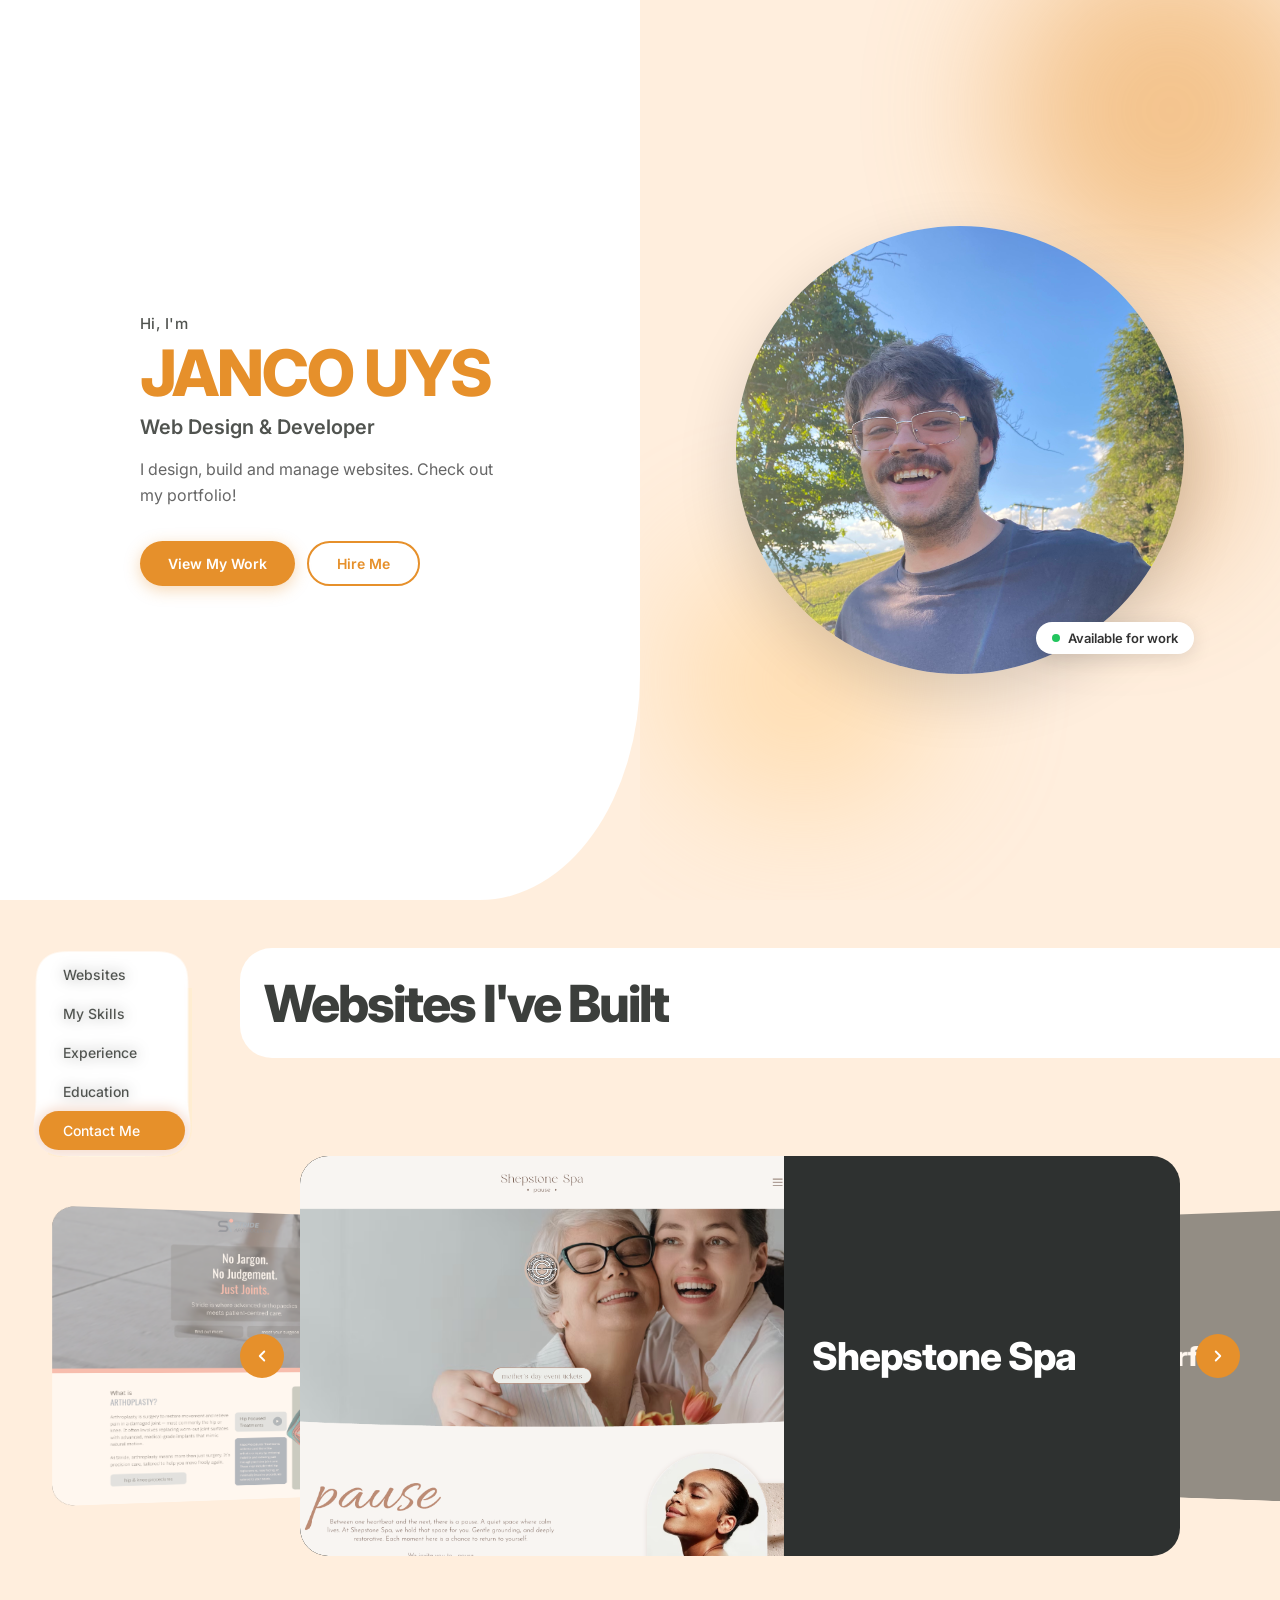
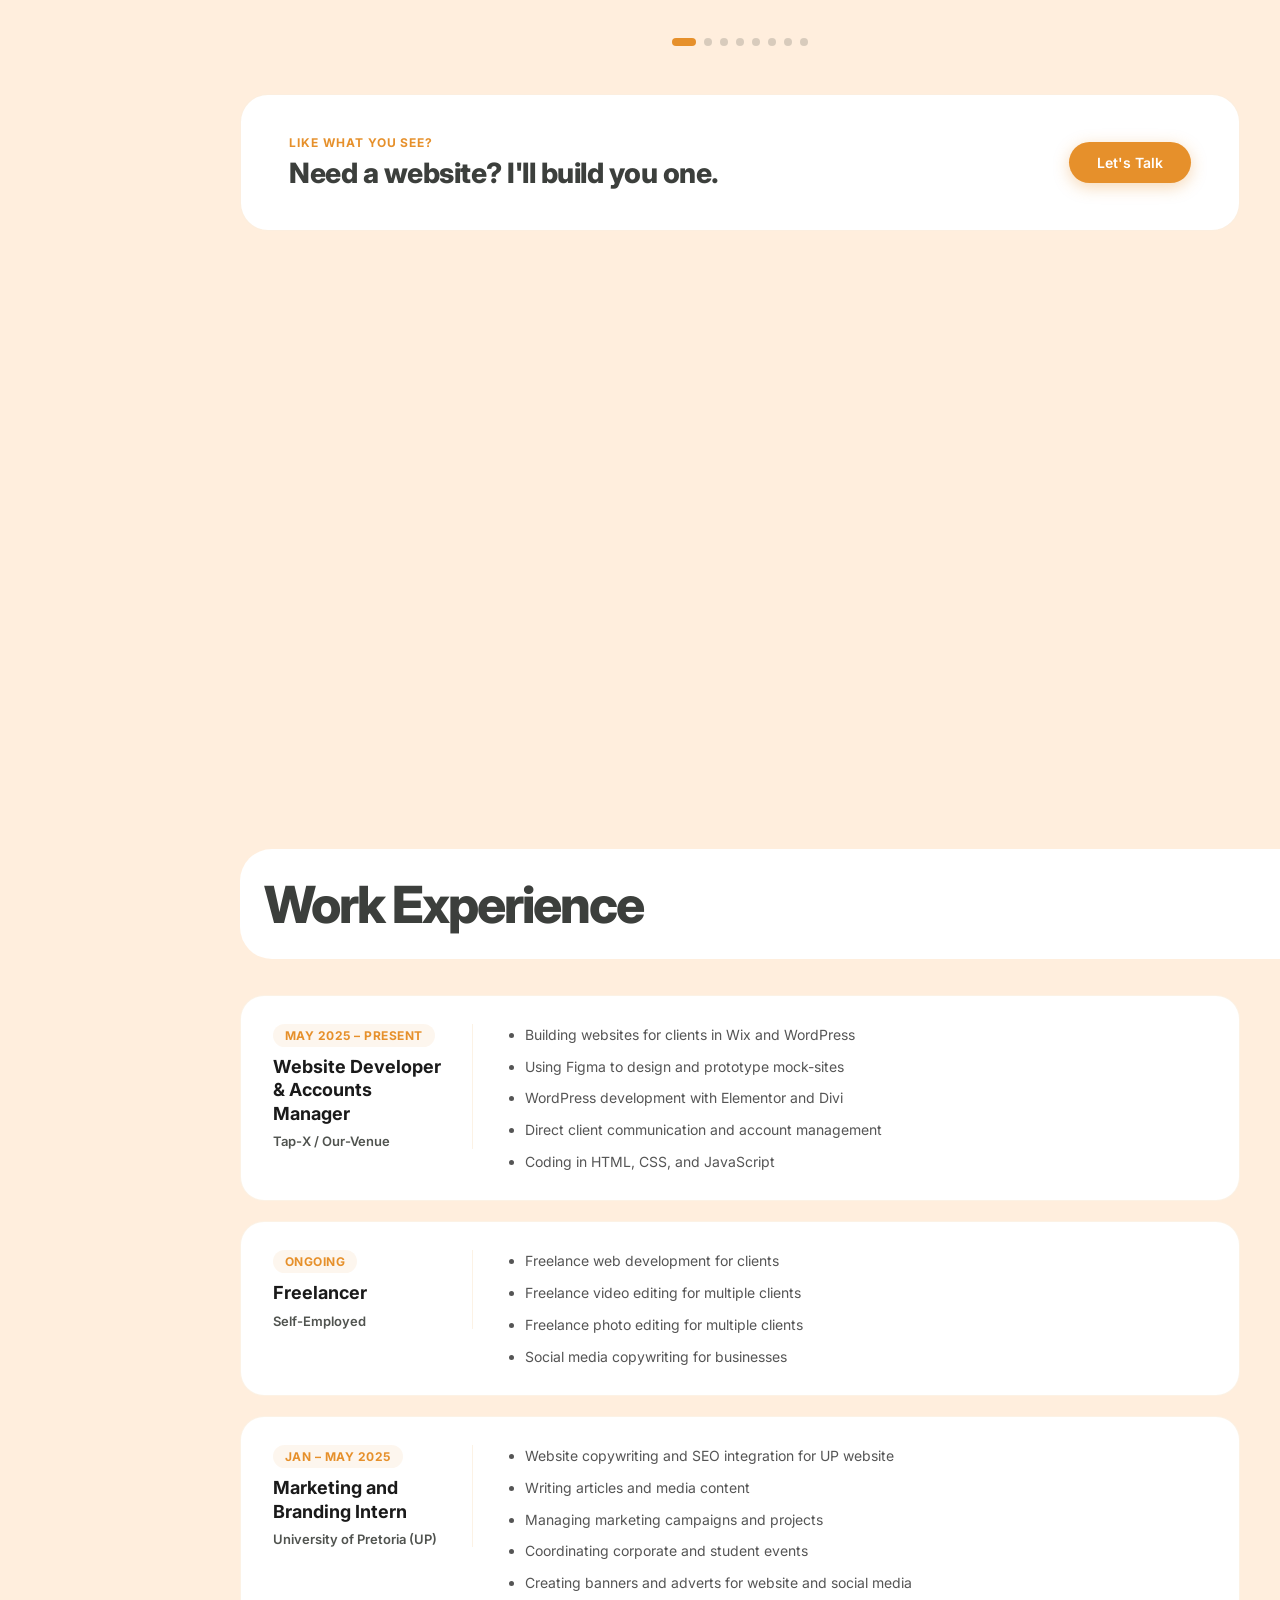
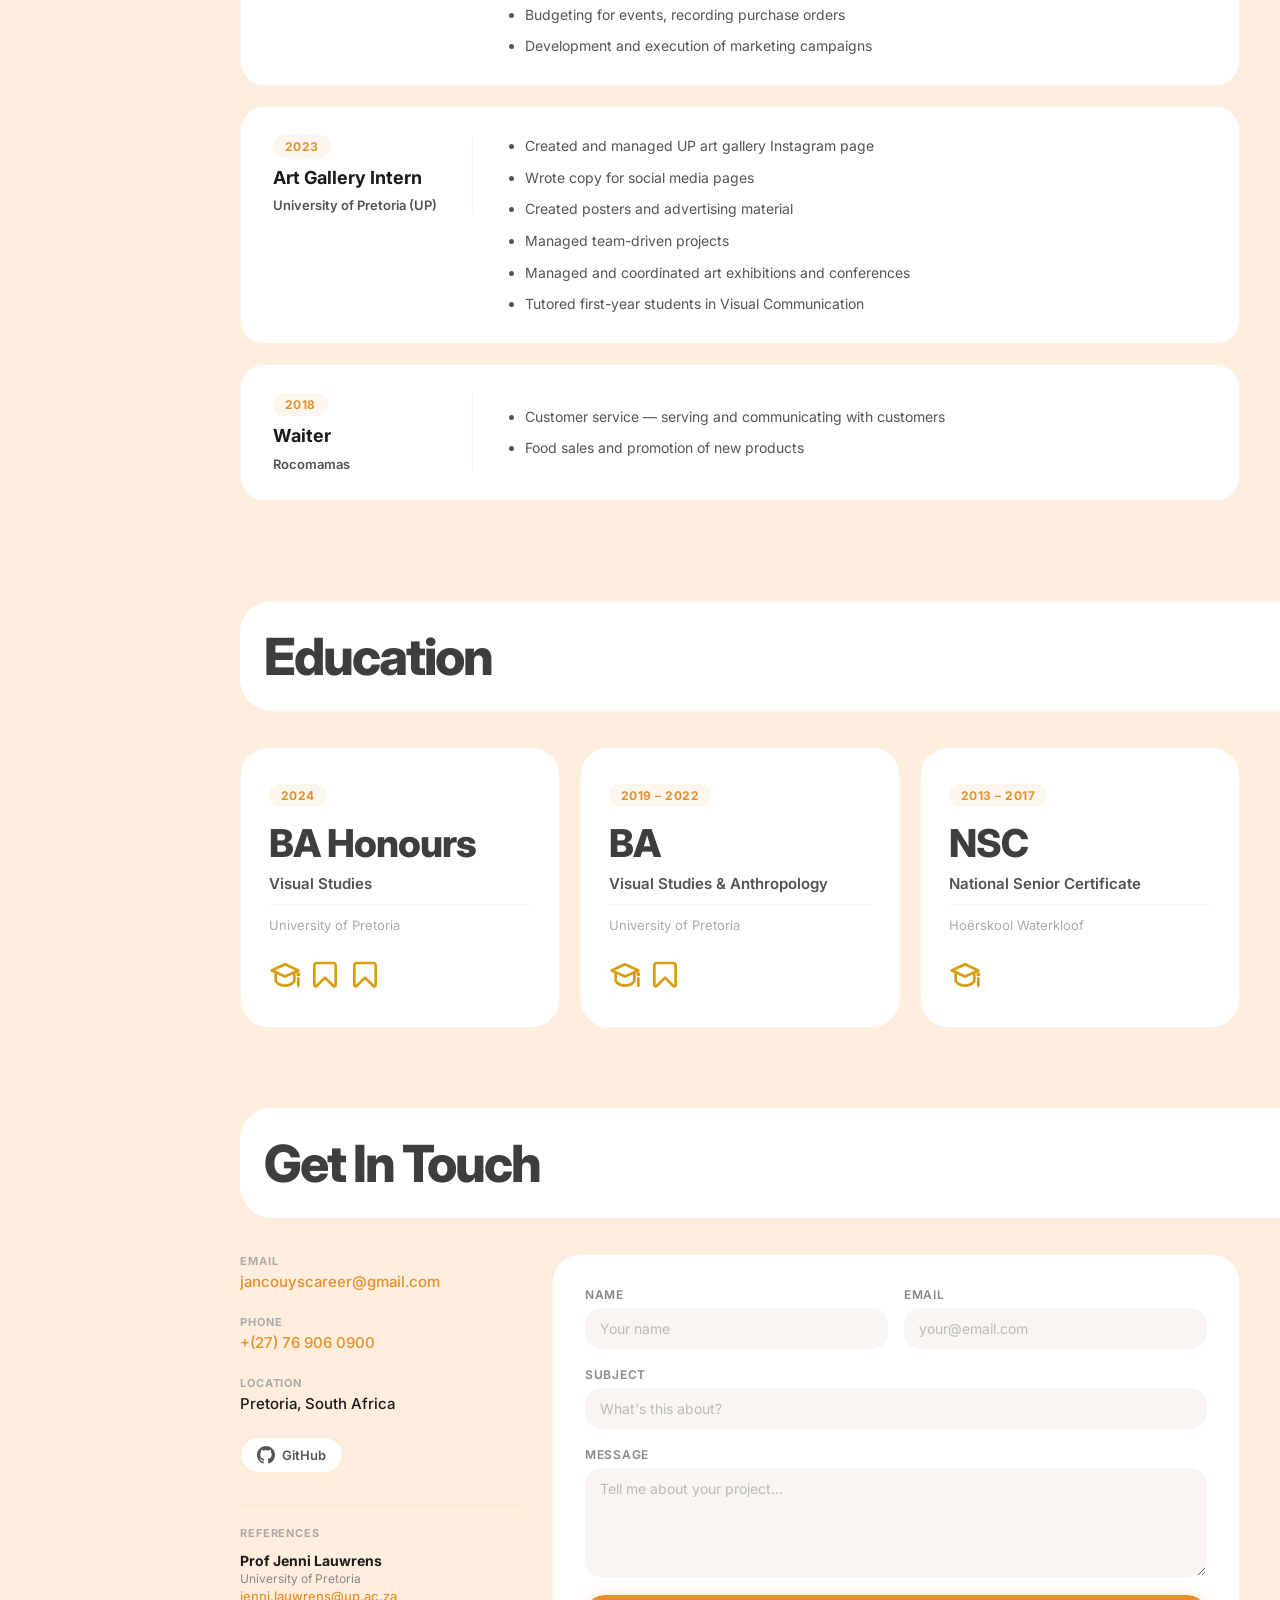
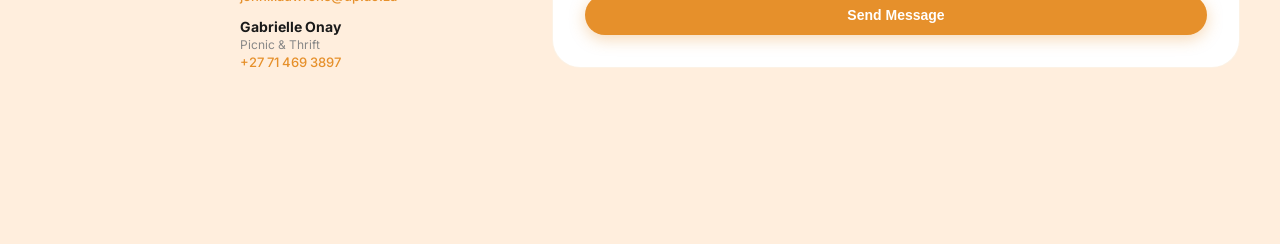
==== commit 756fe89b: "." ====
--- a/index.html
+++ b/index.html
@@ -3,10 +3,57 @@
 <head>
     <meta charset="UTF-8">
     <meta name="viewport" content="width=device-width, initial-scale=1.0">
-    <title>Janco Uys — Digital Specialist</title>
+    <title>Janco Uys — Web Designer & Developer | Pretoria, South Africa</title>
+
+    <!-- Primary SEO -->
+    <meta name="description" content="Janco Uys is a web designer and developer based in Pretoria, South Africa. I design, build and manage websites using HTML, CSS, JavaScript, WordPress, and Wix. Available for freelance work.">
+    <meta name="keywords" content="web designer, web developer, freelance, Pretoria, South Africa, WordPress, Wix, HTML, CSS, JavaScript, Figma, portfolio">
+    <meta name="author" content="Janco Uys">
+    <link rel="canonical" href="https://jancouysportfolio.site/">
+
+    <!-- Open Graph (LinkedIn, Facebook, WhatsApp) -->
+    <meta property="og:type" content="website">
+    <meta property="og:url" content="https://jancouysportfolio.site/">
+    <meta property="og:title" content="Janco Uys — Web Designer & Developer">
+    <meta property="og:description" content="I design, build and manage websites. Based in Pretoria, South Africa. Available for freelance work.">
+    <meta property="og:image" content="https://jancouysportfolio.site/IMG_2696.jpg">
+
+    <!-- Twitter Card -->
+    <meta name="twitter:card" content="summary_large_image">
+    <meta name="twitter:title" content="Janco Uys — Web Designer & Developer">
+    <meta name="twitter:description" content="I design, build and manage websites. Based in Pretoria, South Africa. Available for freelance work.">
+    <meta name="twitter:image" content="https://jancouysportfolio.site/IMG_2696.jpg">
+
+    <!-- Favicon -->
+    <link rel="icon" type="image/svg+xml" href="Icons 2/html5-02-svgrepo-com.svg">
+    <link rel="shortcut icon" href="Icons 2/html5-02-svgrepo-com.svg">
+
+    <!-- JSON-LD Structured Data -->
+    <script type="application/ld+json">
+    {
+      "@context": "https://schema.org",
+      "@type": "Person",
+      "name": "Janco Uys",
+      "jobTitle": "Web Designer & Developer",
+      "url": "https://jancouysportfolio.site/",
+      "email": "jancouyscareer@gmail.com",
+      "telephone": "+27769060900",
+      "address": {
+        "@type": "PostalAddress",
+        "addressLocality": "Pretoria",
+        "addressCountry": "ZA"
+      },
+      "sameAs": [
+        "https://github.com/swanky-pants-janx"
+      ],
+      "knowsAbout": ["Web Design", "Web Development", "HTML", "CSS", "JavaScript", "WordPress", "Wix", "Figma", "SEO"]
+    }
+    </script>
+
     <link rel="stylesheet" href="newcss.css">
     <link rel="preconnect" href="https://fonts.googleapis.com">
     <link rel="preconnect" href="https://fonts.gstatic.com" crossorigin>
+    <link rel="preload" as="style" href="https://fonts.googleapis.com/css2?family=Inter:wght@300;400;500;600;700;800&display=swap">
     <link href="https://fonts.googleapis.com/css2?family=Inter:wght@300;400;500;600;700;800&display=swap" rel="stylesheet">
 </head>
 <body>
@@ -45,7 +92,7 @@
                     <div class="hero-blob hero-blob-3"></div>
                 </div>
                 <div class="hero-image-wrap">
-                    <img src="IMG_2696.jpg" class="hero-image" alt="Janco Uys">
+                    <img src="IMG_2696.jpg" class="hero-image" alt="Janco Uys — Web Designer and Developer based in Pretoria, South Africa">
                     <div class="hero-badge">
                         <span class="hero-badge-dot"></span>
                         Available for work
@@ -344,9 +391,9 @@
                         <p class="edu-card-field">Visual Studies</p>
                         <p class="edu-card-institution">University of Pretoria</p>
                         <div class="edu-card-icons">
-                            <img src="icons 2/graduation-cap-svgrepo-com.svg" class="edu-icon" alt="graduation cap">
-                            <img src="icons 2/ribbon-svgrepo-com.svg" class="edu-icon" alt="ribbon">
-                            <img src="icons 2/ribbon-svgrepo-com.svg" class="edu-icon" alt="ribbon">
+                            <img src="Icons 2/graduation-cap-svgrepo-com.svg" class="edu-icon" alt="graduation cap">
+                            <img src="Icons 2/ribbon-svgrepo-com.svg" class="edu-icon" alt="ribbon">
+                            <img src="Icons 2/ribbon-svgrepo-com.svg" class="edu-icon" alt="ribbon">
                         </div>
                     </div>
 
@@ -356,8 +403,8 @@
                         <p class="edu-card-field">Visual Studies &amp; Anthropology</p>
                         <p class="edu-card-institution">University of Pretoria</p>
                         <div class="edu-card-icons">
-                            <img src="icons 2/graduation-cap-svgrepo-com.svg" class="edu-icon" alt="graduation cap">
-                            <img src="icons 2/ribbon-svgrepo-com.svg" class="edu-icon" alt="ribbon">
+                            <img src="Icons 2/graduation-cap-svgrepo-com.svg" class="edu-icon" alt="graduation cap">
+                            <img src="Icons 2/ribbon-svgrepo-com.svg" class="edu-icon" alt="ribbon">
                         </div>
                     </div>
 
@@ -367,7 +414,7 @@
                         <p class="edu-card-field">National Senior Certificate</p>
                         <p class="edu-card-institution">Hoërskool Waterkloof</p>
                         <div class="edu-card-icons">
-                            <img src="icons 2/graduation-cap-svgrepo-com.svg" class="edu-icon" alt="graduation cap">
+                            <img src="Icons 2/graduation-cap-svgrepo-com.svg" class="edu-icon" alt="graduation cap">
                         </div>
                     </div>
 
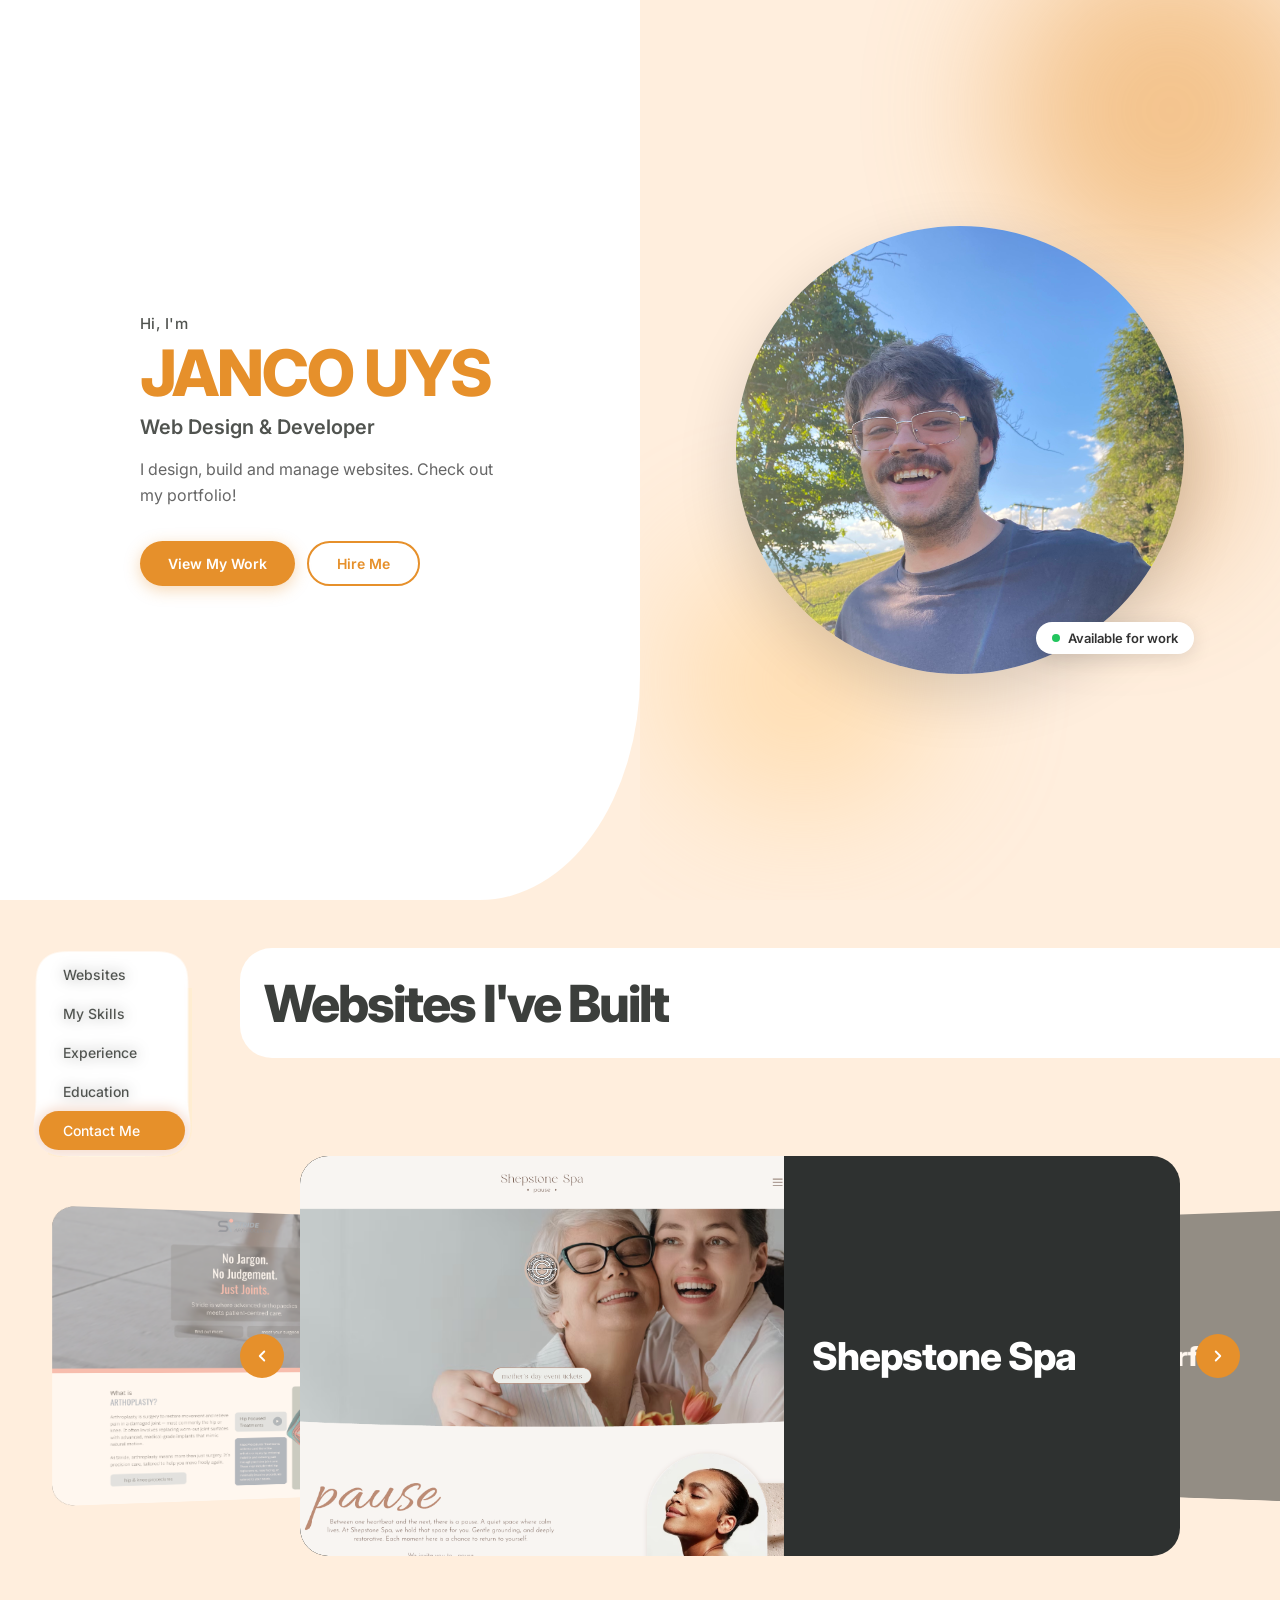
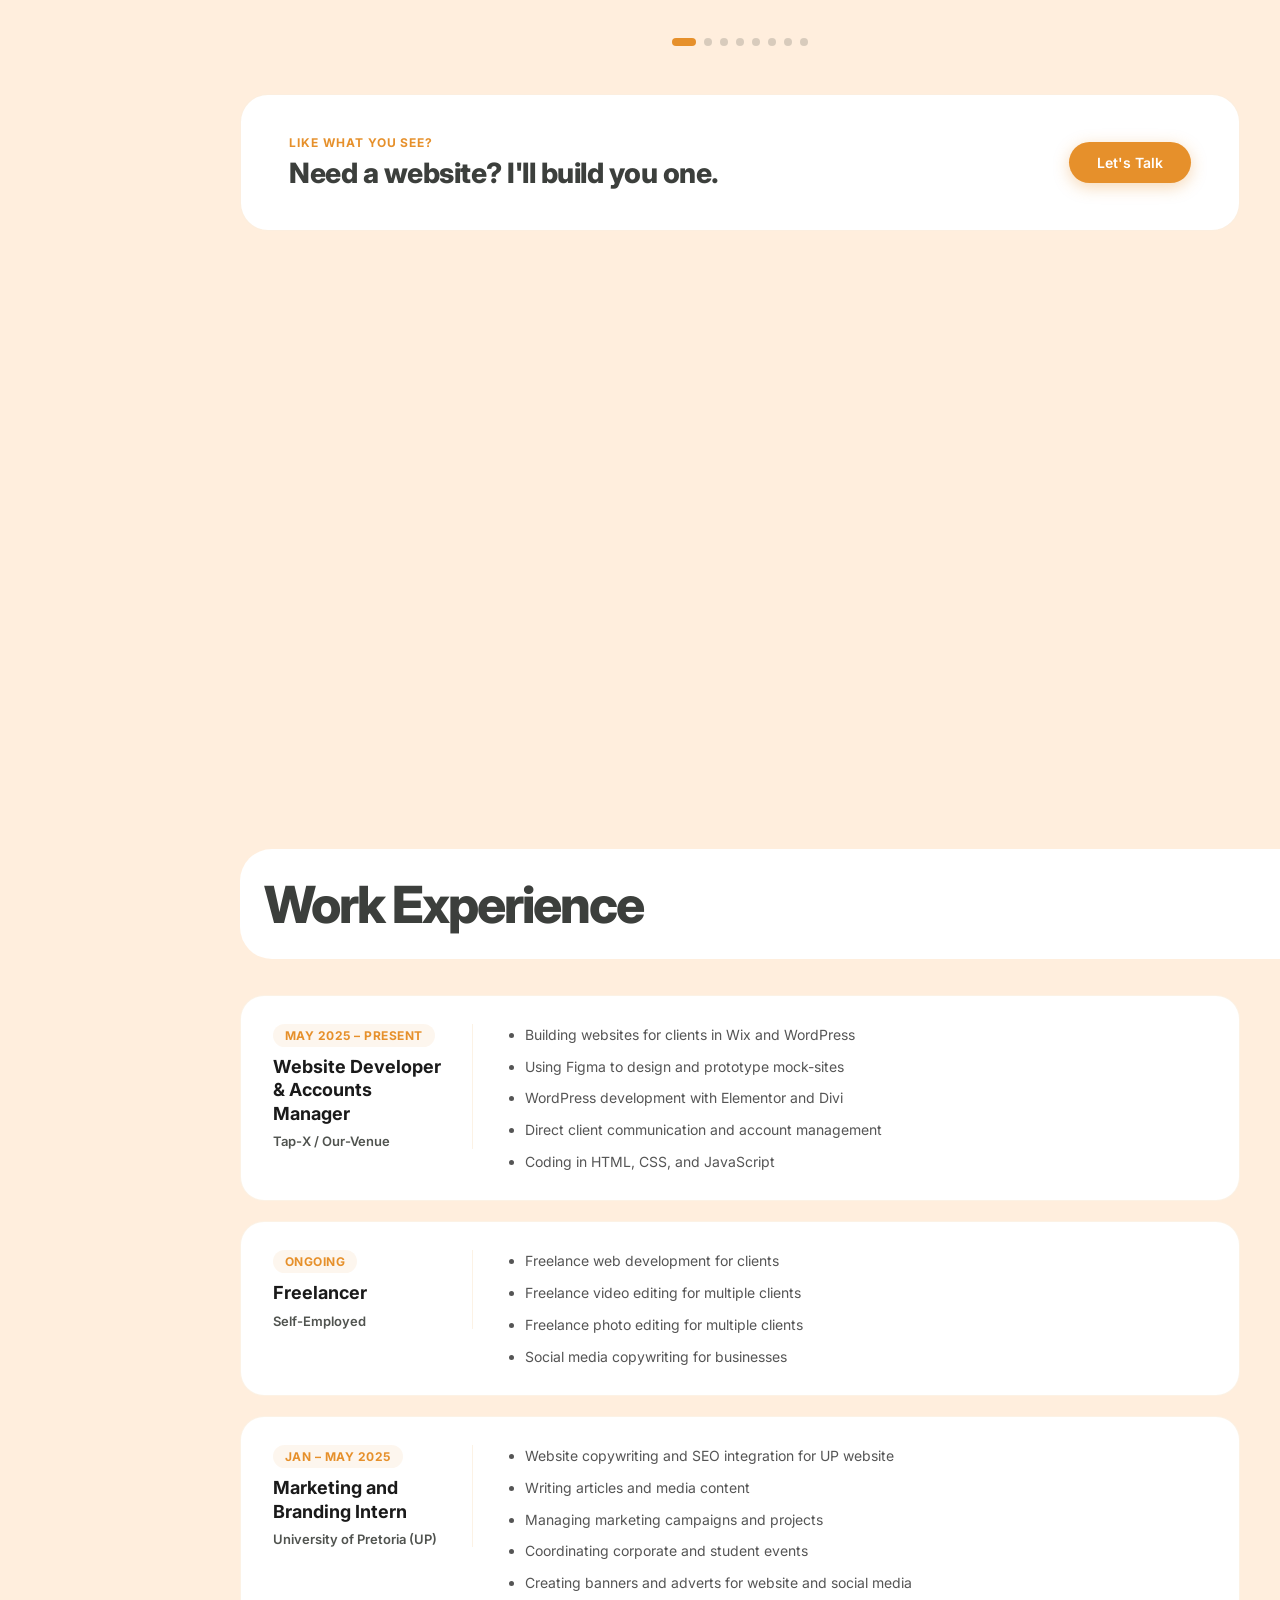
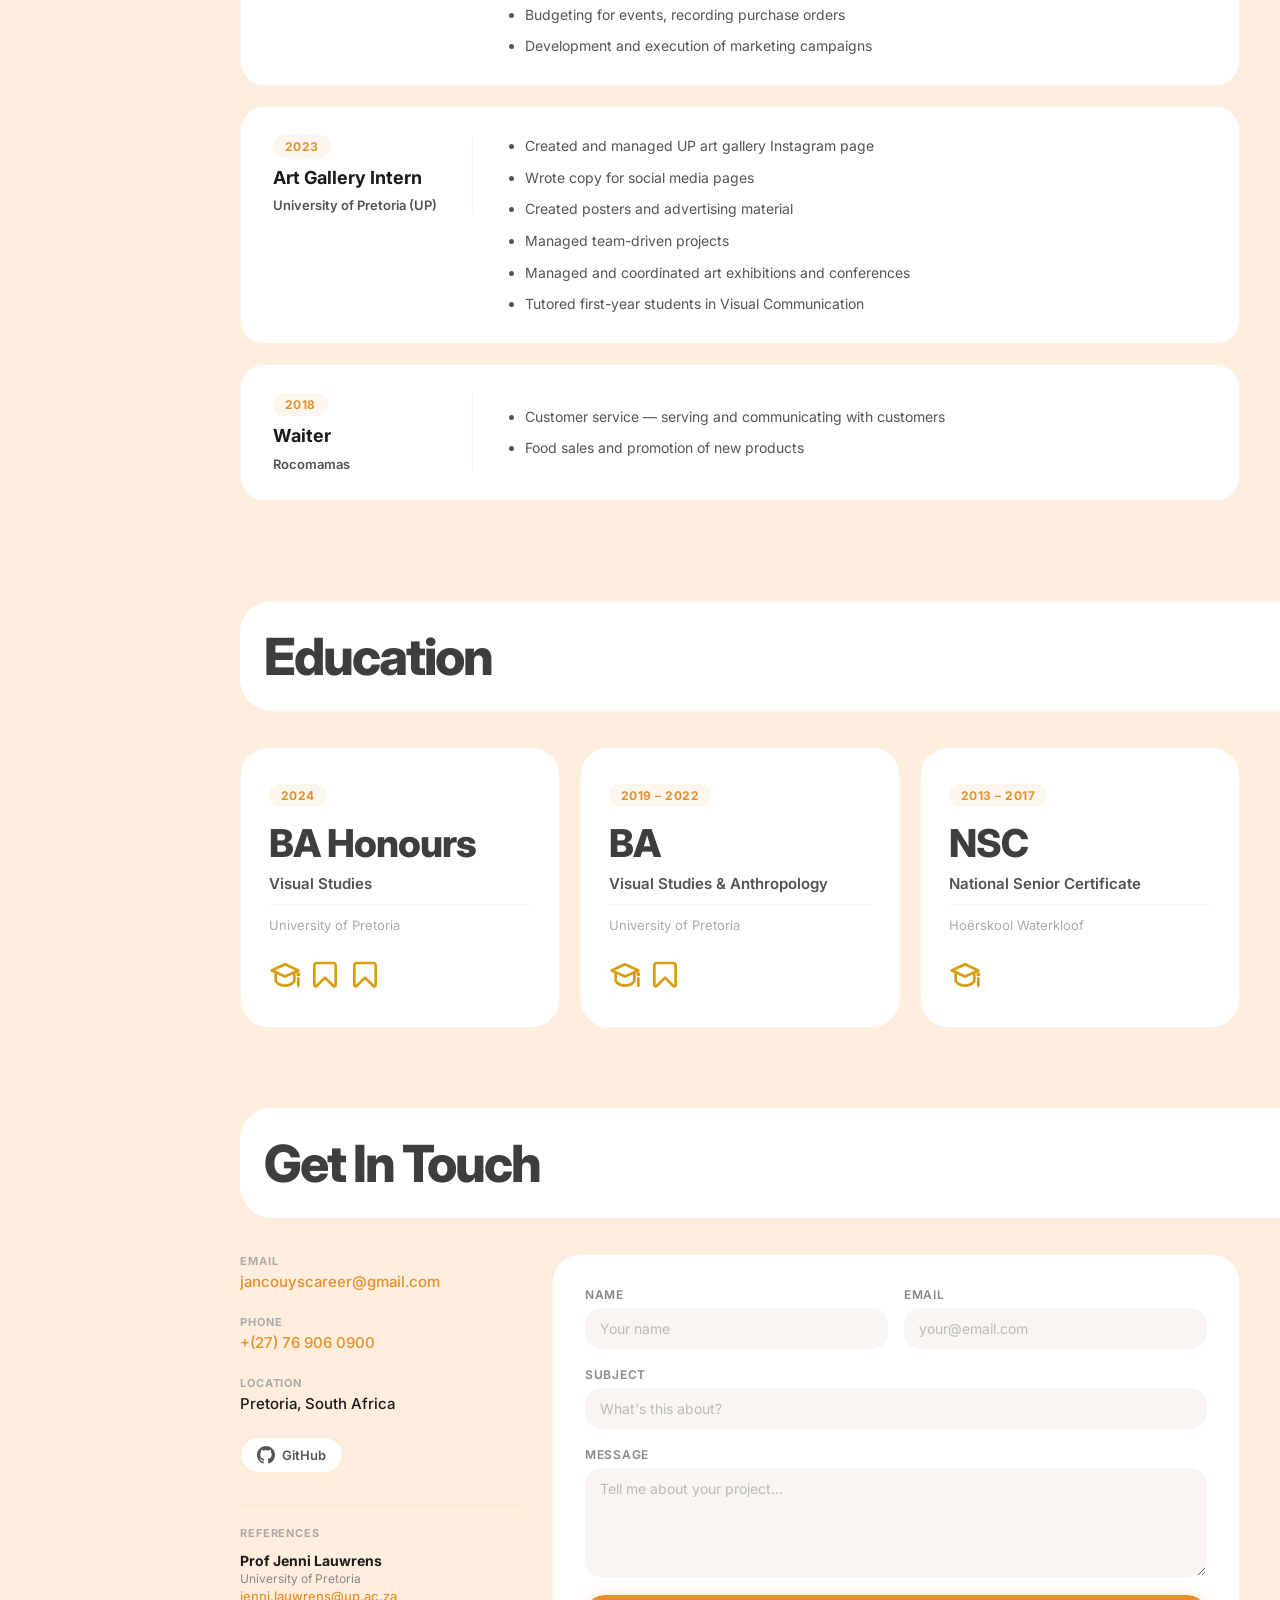
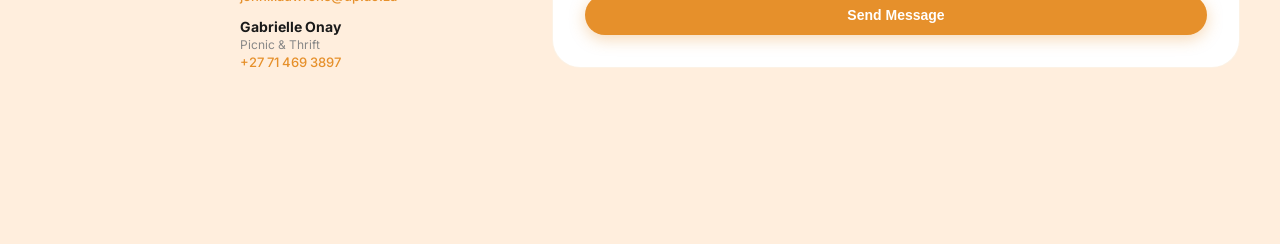
==== commit f9fabfbf: "Mobile & Favicon" ====
--- a/index.html
+++ b/index.html
@@ -10,6 +10,7 @@
     <meta name="keywords" content="web designer, web developer, freelance, Pretoria, South Africa, WordPress, Wix, HTML, CSS, JavaScript, Figma, portfolio">
     <meta name="author" content="Janco Uys">
     <link rel="canonical" href="https://jancouysportfolio.site/">
+    <link rel="icon" type="image/svg+xml" href="favicon.svg">
 
     <!-- Open Graph (LinkedIn, Facebook, WhatsApp) -->
     <meta property="og:type" content="website">
--- a/newcss.css
+++ b/newcss.css
@@ -1465,10 +1465,13 @@
     }
 
     .page-sidebar {
-        position: static;
+        position: sticky;
+        top: 0;
         height: auto;
-        padding: 24px 16px 0;
+        padding: 12px 16px;
         justify-content: flex-start;
+        z-index: 50;
+        background: #ffeedd;
     }
 
     .page-content {
@@ -1483,6 +1486,11 @@
         border-radius: 16px;
         min-width: unset;
         -webkit-overflow-scrolling: touch;
+        scrollbar-width: none;
+    }
+
+    .bottom-menu-container::-webkit-scrollbar {
+        display: none;
     }
 
     .bottom-menu-container a.active {
@@ -1494,6 +1502,50 @@
         display: none;
     }
 
+    /* Timeline stacks on mobile */
+    .timeline-card {
+        grid-template-columns: 1fr;
+        gap: 16px;
+        padding: 20px;
+    }
+
+    .timeline-card-left {
+        padding-right: 0;
+        border-right: none;
+        padding-bottom: 16px;
+        border-bottom: 1.5px solid rgba(230, 144, 43, 0.12);
+    }
+
+    /* Skills grid 2-col on mobile */
+    .skill-icons-row {
+        grid-template-columns: repeat(2, 1fr);
+    }
+
+    /* Tab header full width */
+    .tab-header {
+        border-radius: 16px;
+        margin-right: 0;
+        padding: 18px 20px;
+    }
+
+    /* Hire CTA banner stacks */
+    .hire-cta-banner {
+        flex-direction: column;
+        align-items: flex-start;
+        padding: 28px 24px;
+        gap: 20px;
+    }
+
+    .hire-cta-btn {
+        width: 100%;
+        text-align: center;
+    }
+
+    /* Education cards single col */
+    .edu-cards-grid {
+        grid-template-columns: 1fr;
+    }
+
     .form-row {
         grid-template-columns: 1fr;
     }
@@ -1506,4 +1558,13 @@
         flex-direction: column;
         text-align: center;
     }
-}
+
+    /* Hero adjustments */
+    .hero-section-left {
+        padding: 40px 20px;
+    }
+
+    .hero-section-right {
+        padding: 40px 20px 20px;
+    }
+}
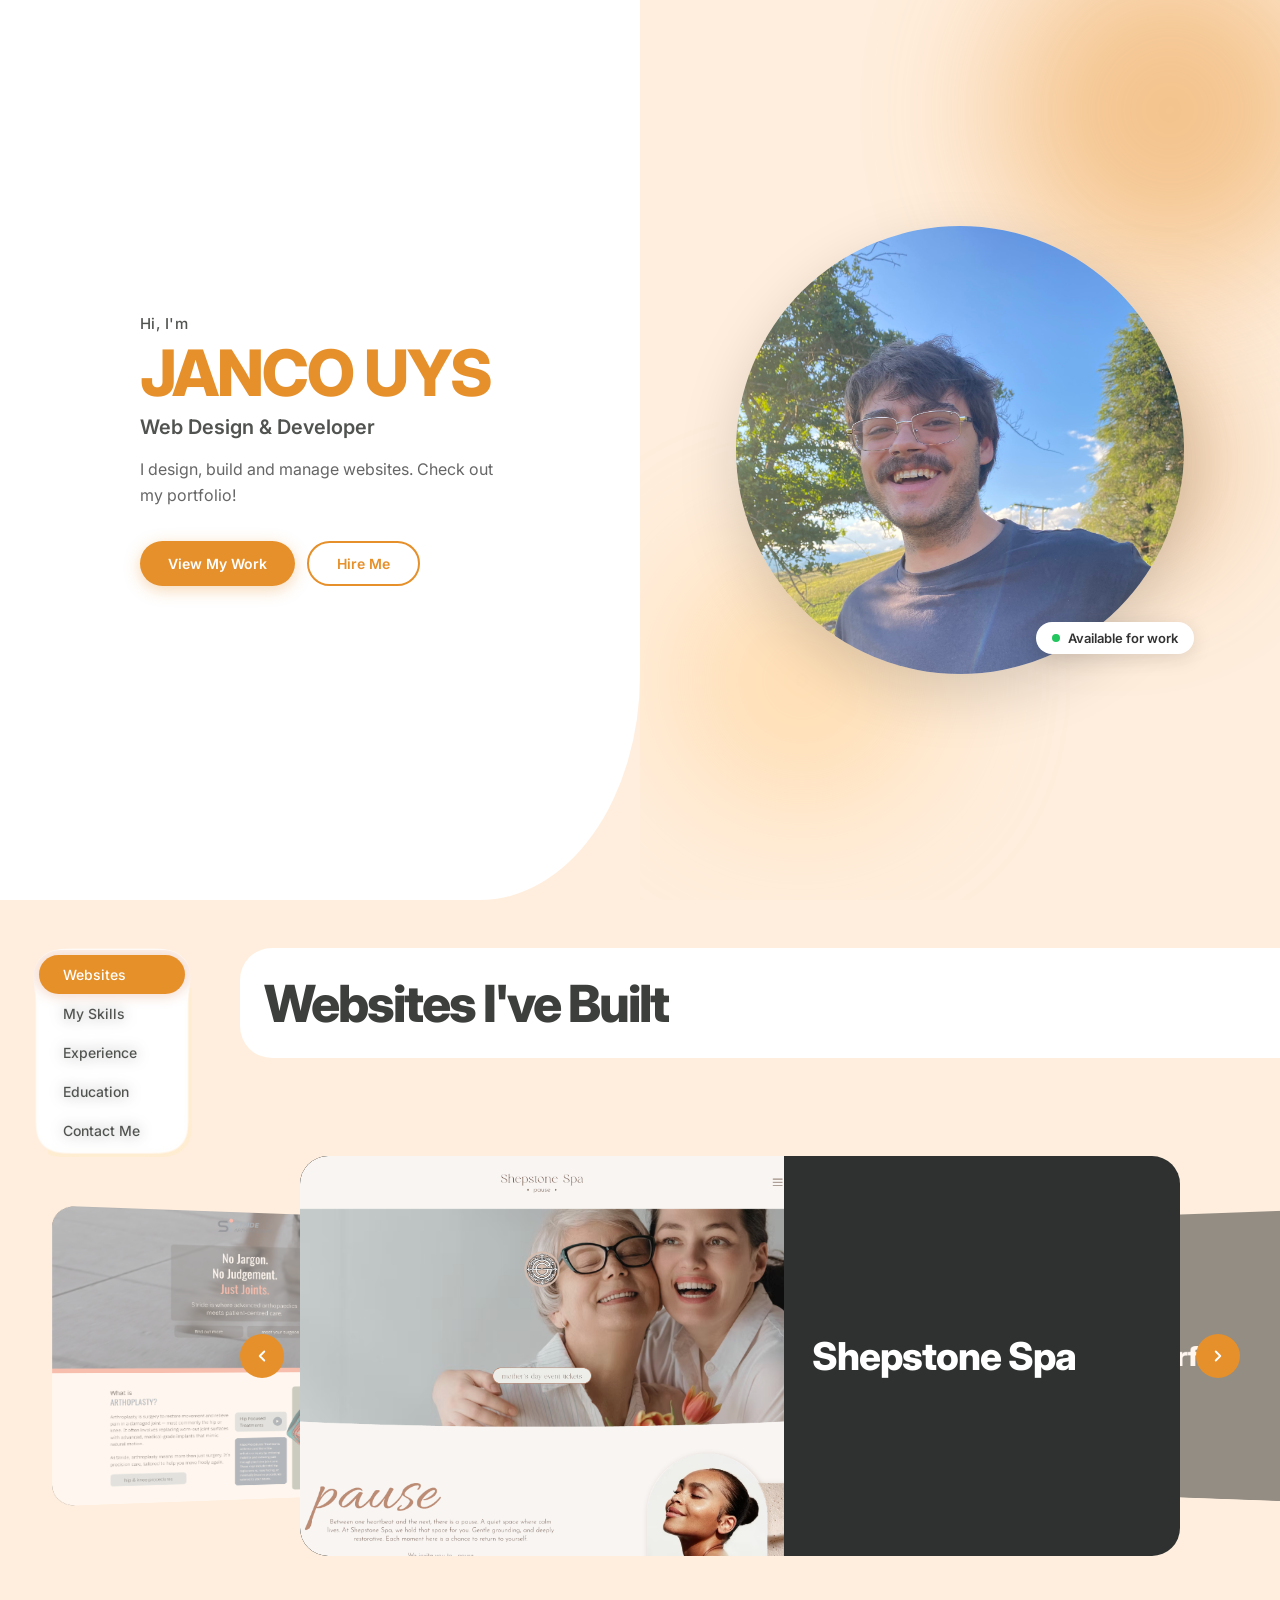
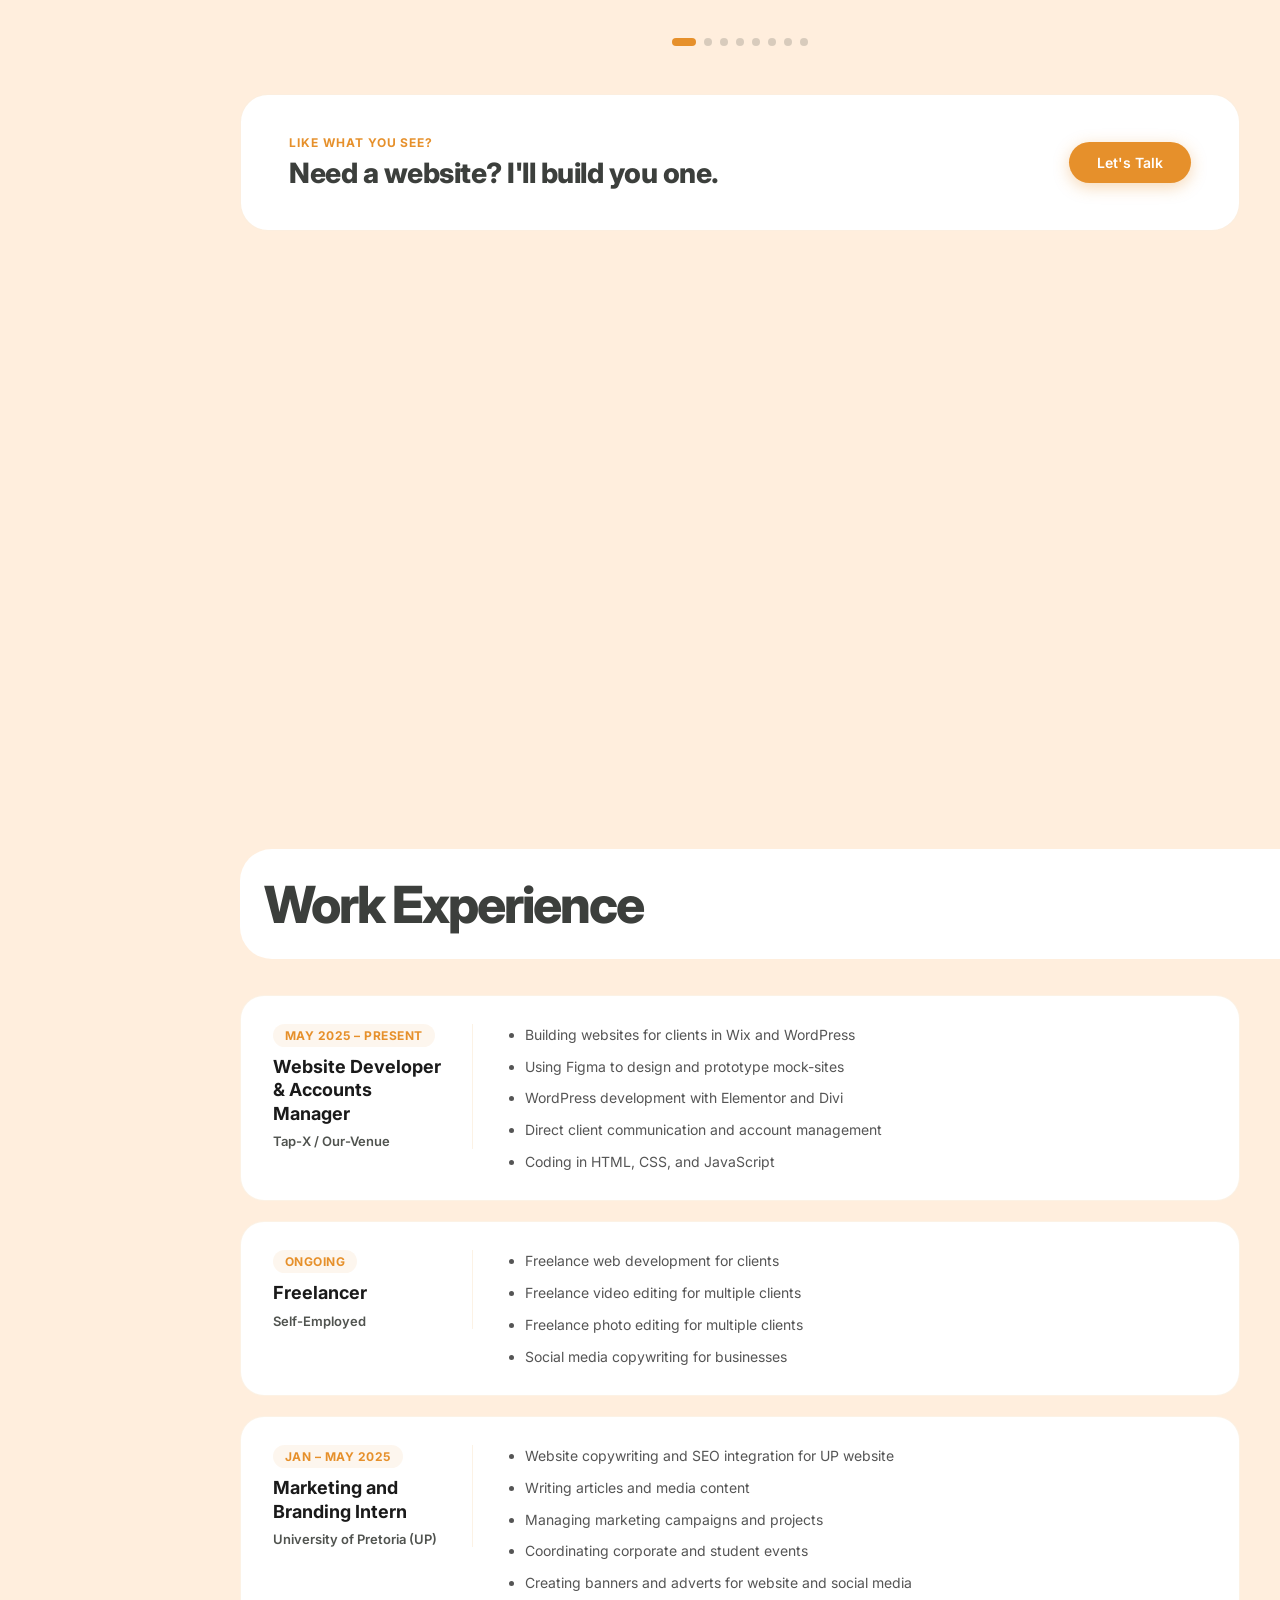
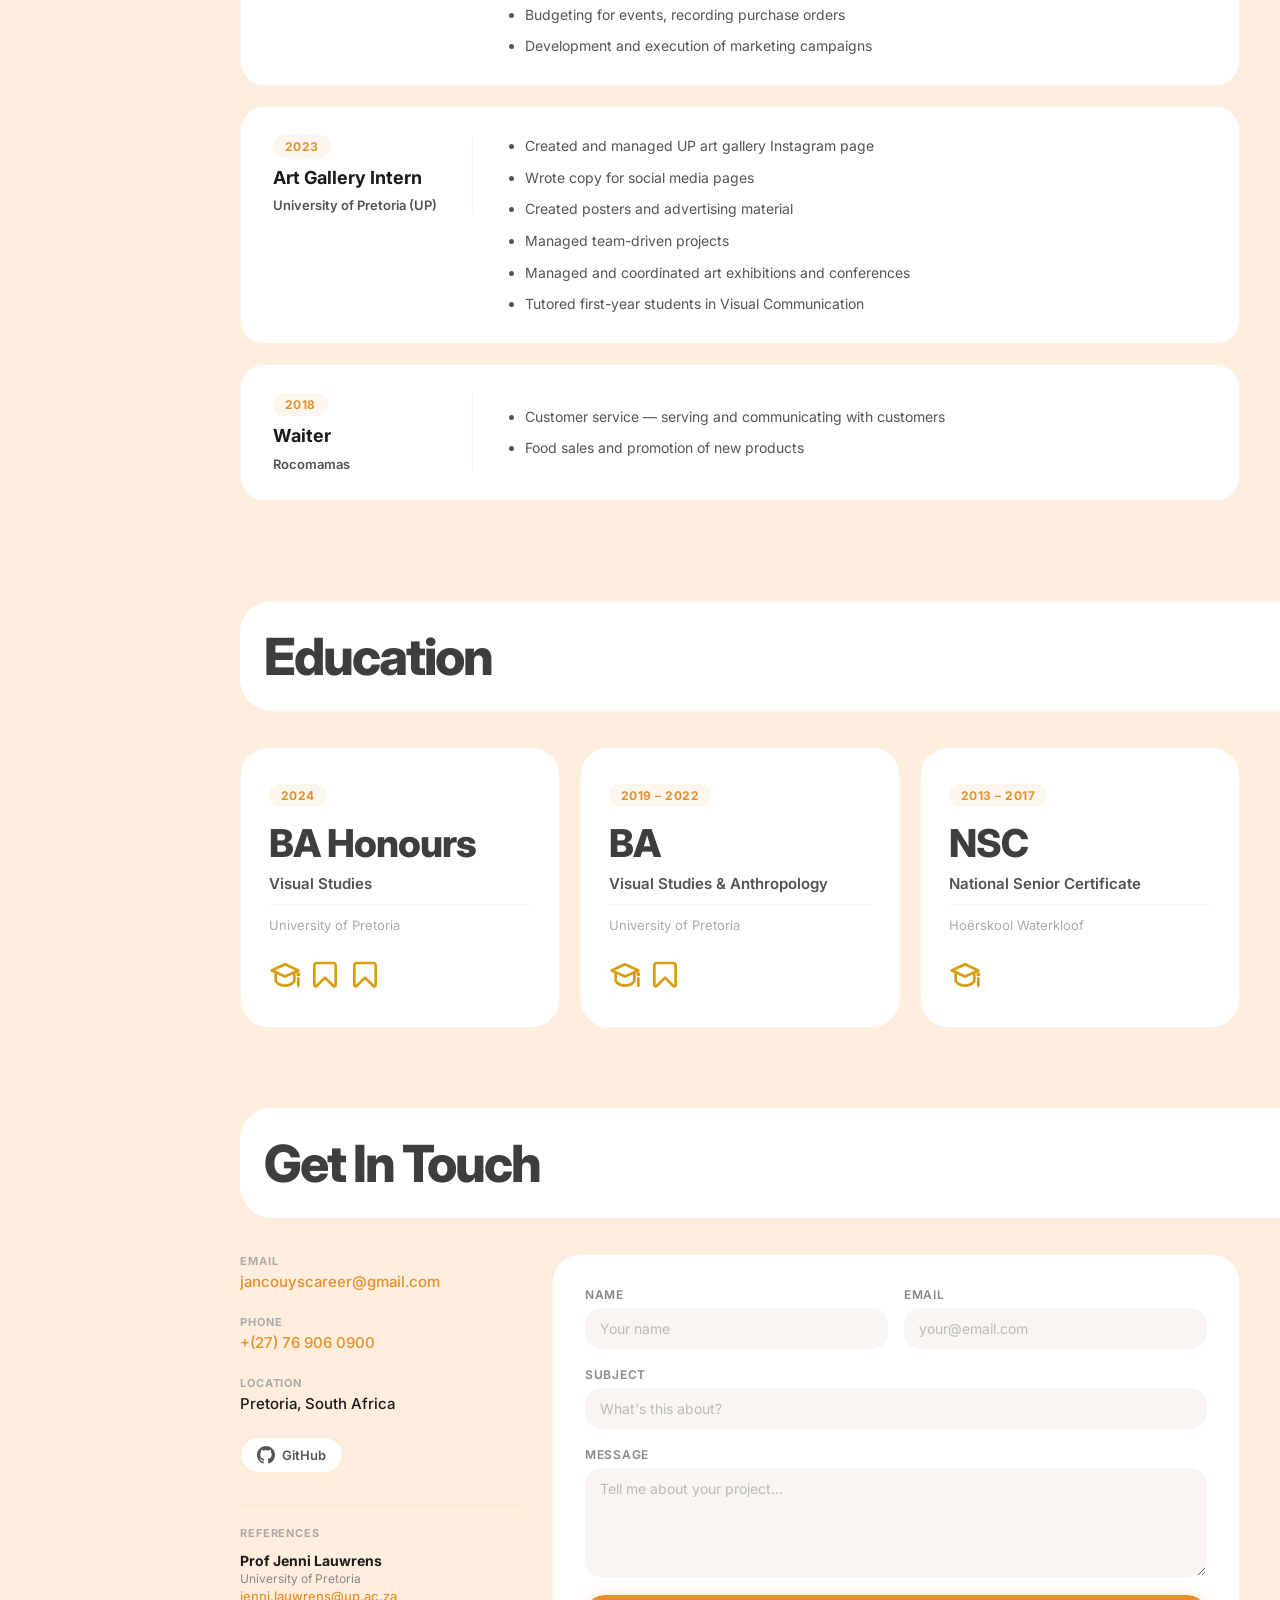
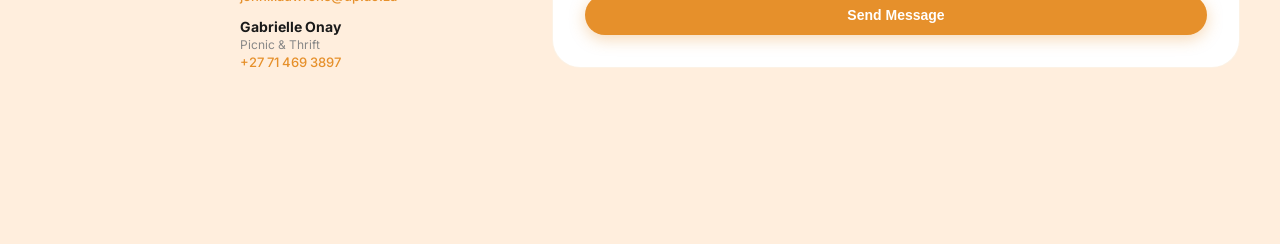
==== commit 0cdedb4b: "." ====
--- a/index.html
+++ b/index.html
@@ -26,8 +26,8 @@
     <meta name="twitter:image" content="https://jancouysportfolio.site/IMG_2696.jpg">
 
     <!-- Favicon -->
-    <link rel="icon" type="image/svg+xml" href="Icons 2/html5-02-svgrepo-com.svg">
-    <link rel="shortcut icon" href="Icons 2/html5-02-svgrepo-com.svg">
+    <link rel="icon" type="image/svg+xml" href="favicon.svg">
+    <link rel="shortcut icon" href="favicon.svg">
 
     <!-- JSON-LD Structured Data -->
     <script type="application/ld+json">
@@ -520,31 +520,48 @@
             const first = container.querySelector('a.active') || links[0];
             setActive(first, false);
 
-            // Click: smooth scroll
+            // Click: smooth scroll (offset for sticky nav on mobile)
             links.forEach(link => {
                 link.addEventListener('click', e => {
                     e.preventDefault();
                     const target = document.querySelector(link.getAttribute('href'));
-                    if (target) target.scrollIntoView({ behavior: 'smooth', block: 'start' });
+                    if (target) {
+                        const sidebar = document.querySelector('.page-sidebar');
+                        const sidebarOffset = (sidebar && getComputedStyle(sidebar).position === 'sticky')
+                            ? sidebar.offsetHeight
+                            : 0;
+                        const top = target.getBoundingClientRect().top + window.scrollY - sidebarOffset - 8;
+                        window.scrollTo({ top, behavior: 'smooth' });
+                    }
                     setActive(link, true);
                 });
             });
 
-            // Scroll spy via IntersectionObserver
+            // Scroll spy — uses scroll position to pick whichever section's top
+            // is closest above the 30% viewport mark, falling back to the last
+            // section when near the bottom of the page.
             const sections = links
                 .map(l => document.querySelector(l.getAttribute('href')))
                 .filter(Boolean);
 
-            const observer = new IntersectionObserver(entries => {
-                entries.forEach(entry => {
-                    if (entry.isIntersecting) {
-                        const link = links.find(l => l.getAttribute('href') === '#' + entry.target.id);
-                        if (link) setActive(link, true);
-                    }
-                });
-            }, { rootMargin: '-30% 0px -60% 0px', threshold: 0 });
-
-            sections.forEach(s => observer.observe(s));
+            function updateActiveFromScroll() {
+                const threshold = window.innerHeight * 0.35;
+                const atBottom = window.innerHeight + window.scrollY >= document.body.scrollHeight - 8;
+                if (atBottom) {
+                    setActive(links[links.length - 1], true);
+                    return;
+                }
+                let best = sections[0];
+                for (const s of sections) {
+                    const top = s.getBoundingClientRect().top;
+                    if (top <= threshold) best = s;
+                }
+                const link = links.find(l => l.getAttribute('href') === '#' + best.id);
+                if (link) setActive(link, true);
+            }
+
+            window.addEventListener('scroll', updateActiveFromScroll, { passive: true });
+            updateActiveFromScroll();
         })();
 
         // --- Footer year ---
--- a/newcss.css
+++ b/newcss.css
@@ -1483,7 +1483,7 @@
         flex-wrap: nowrap;
         overflow-x: auto;
         width: 100%;
-        border-radius: 16px;
+        border-radius: 9999px;
         min-width: unset;
         -webkit-overflow-scrolling: touch;
         scrollbar-width: none;
@@ -1491,6 +1491,12 @@
 
     .bottom-menu-container::-webkit-scrollbar {
         display: none;
+    }
+
+    .bottom-menu-container a {
+        flex: 1;
+        text-align: center;
+        padding: 11px 8px;
     }
 
     .bottom-menu-container a.active {
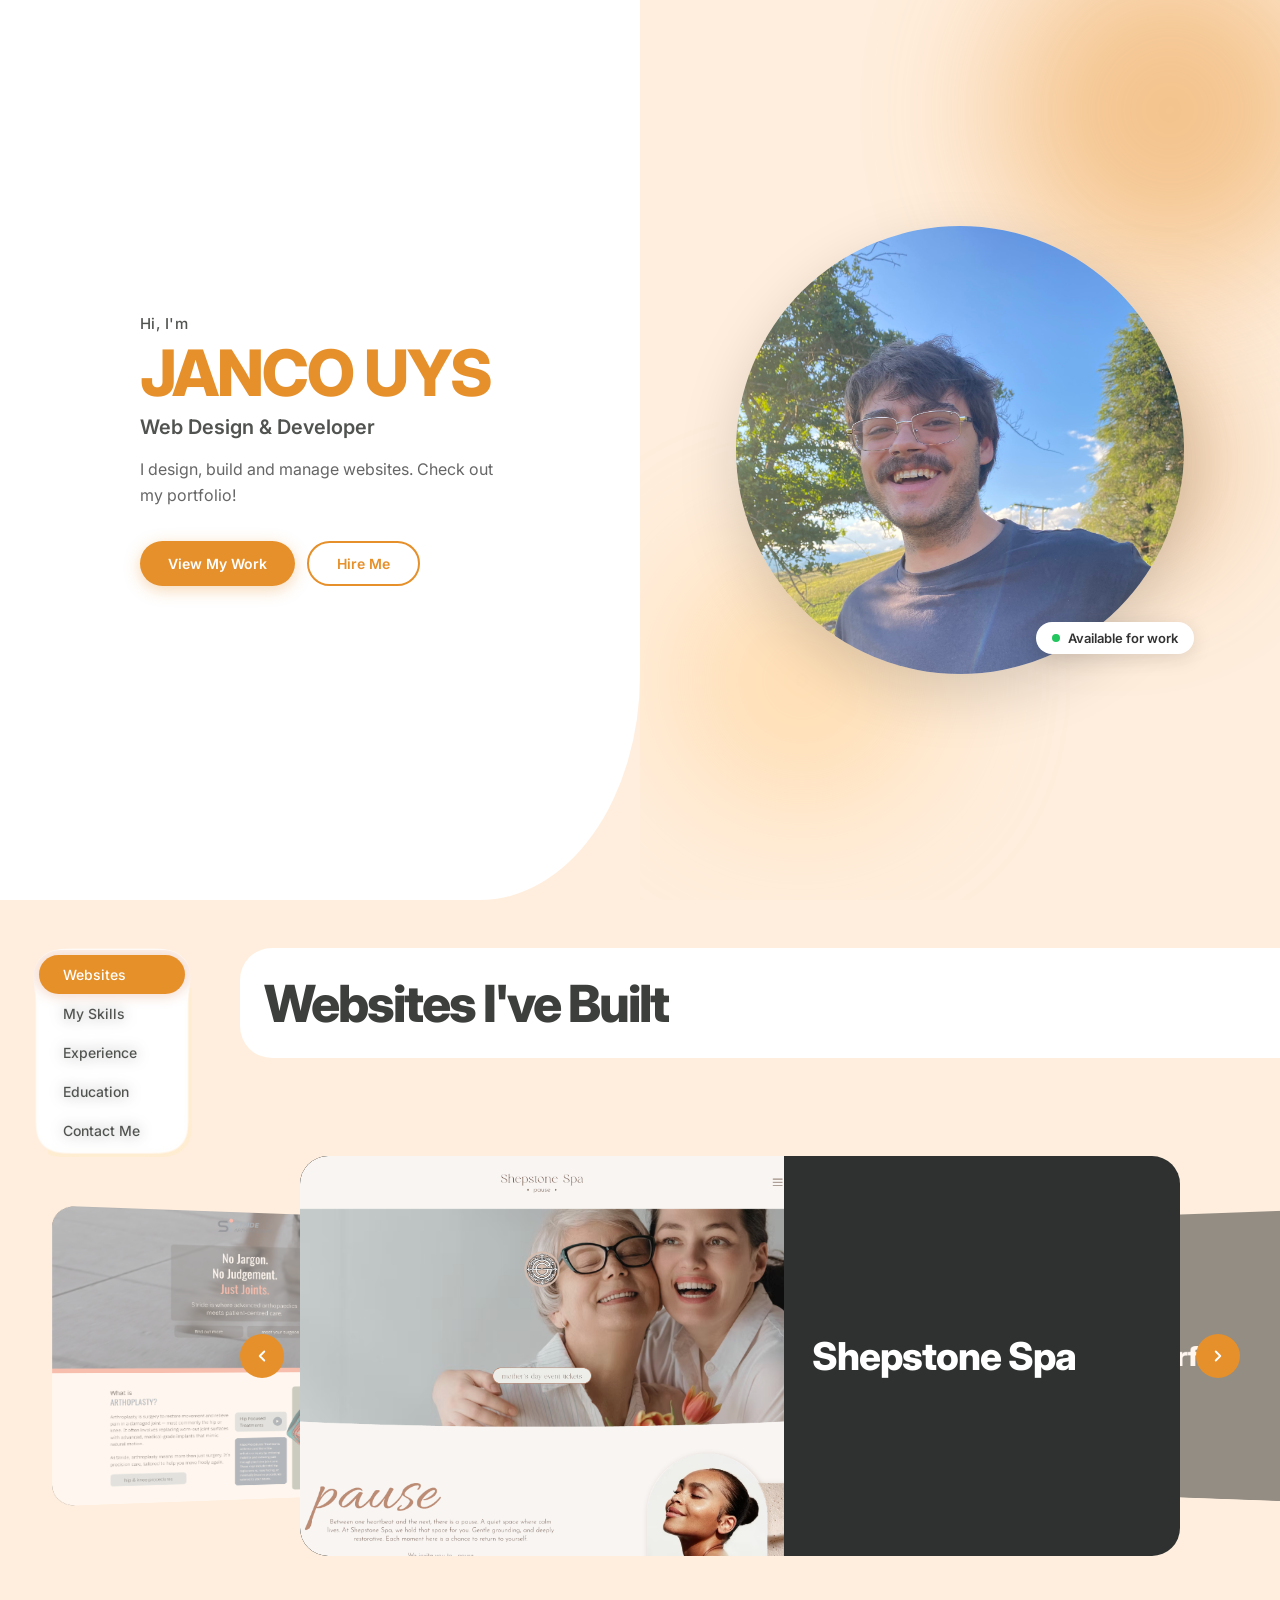
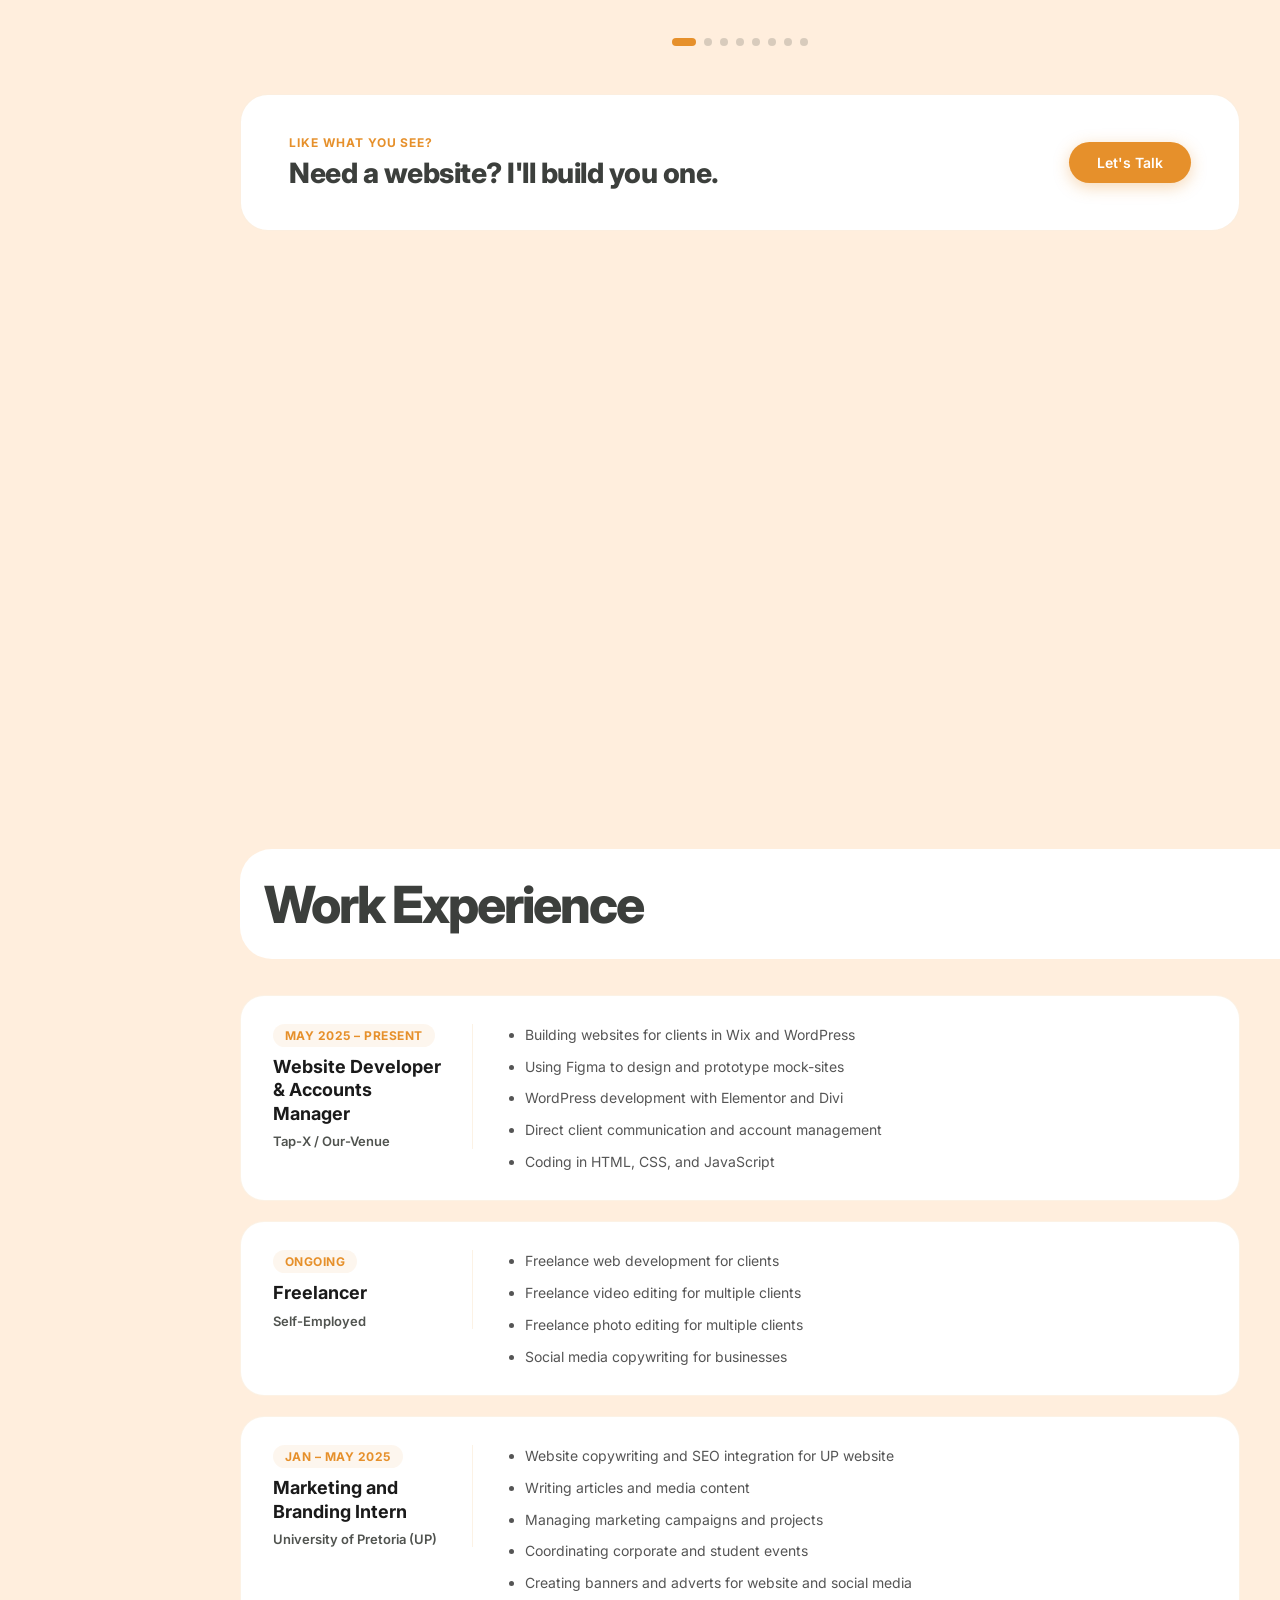
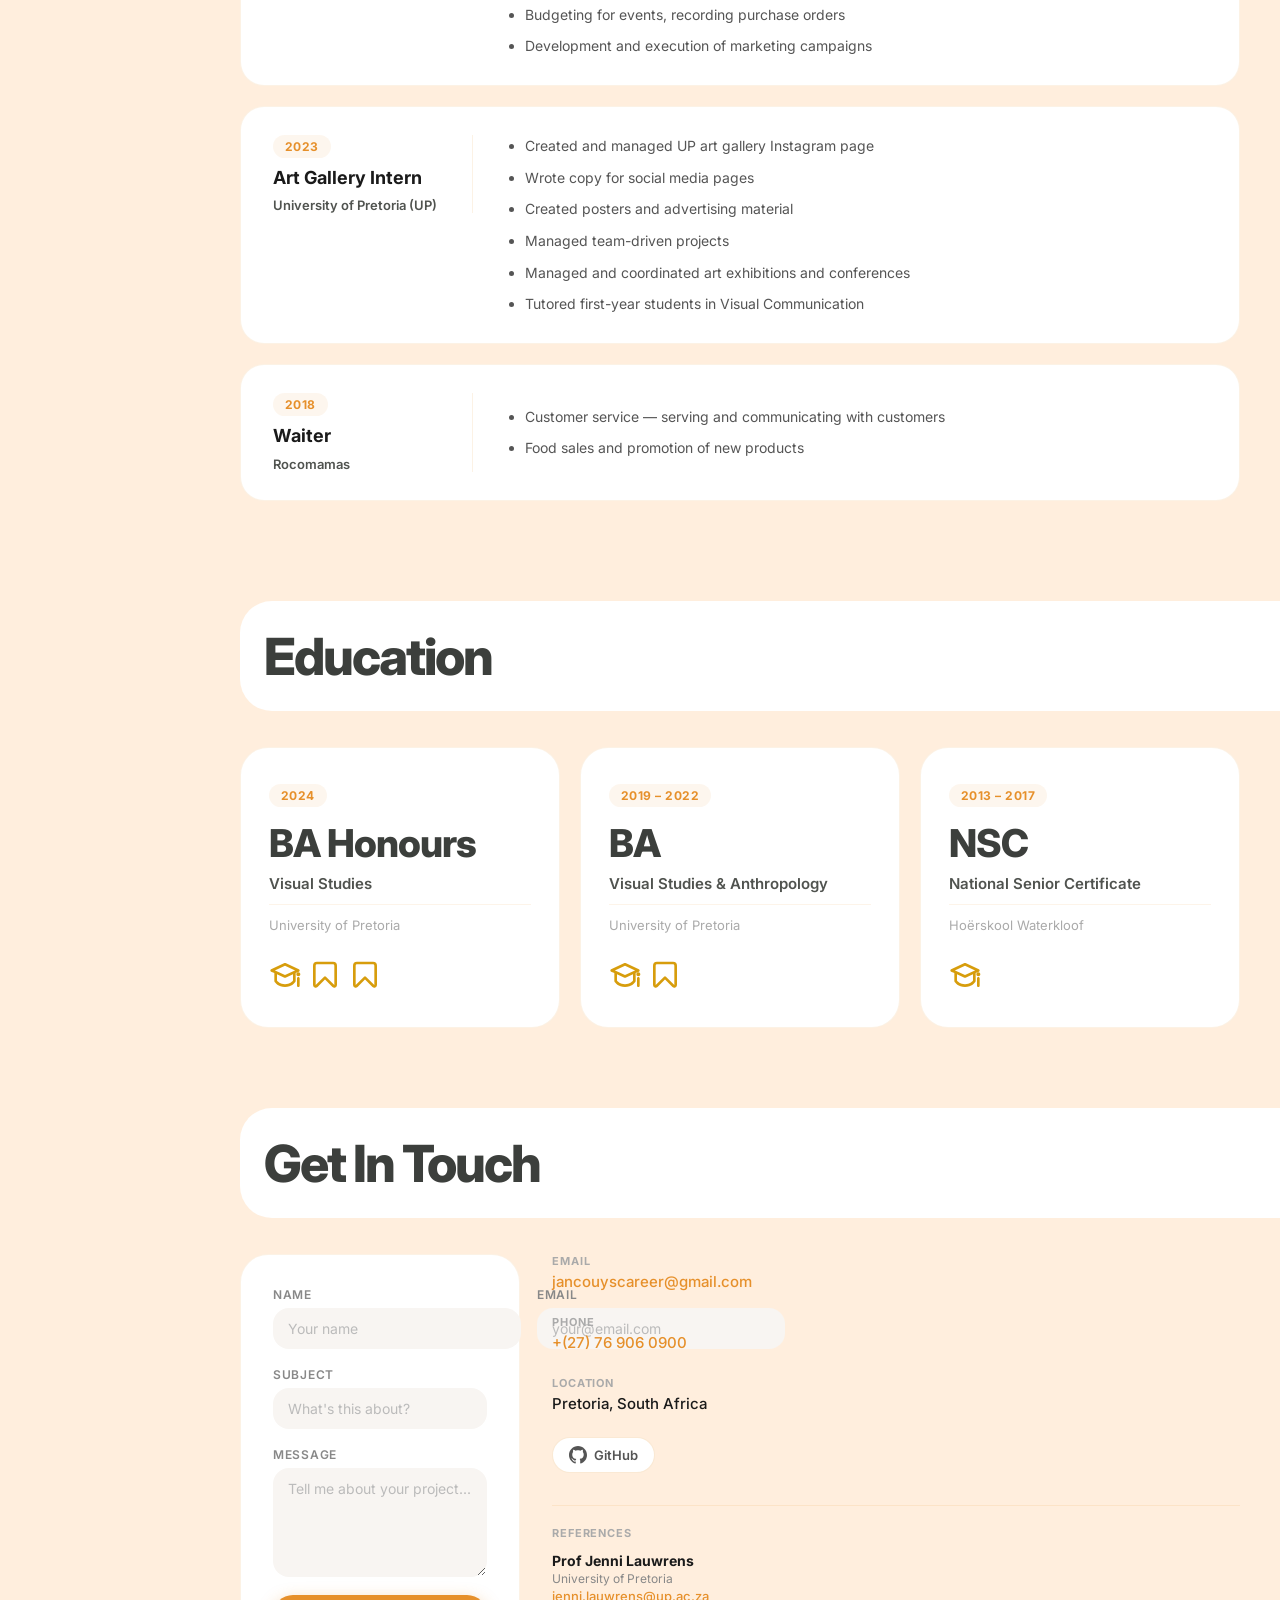
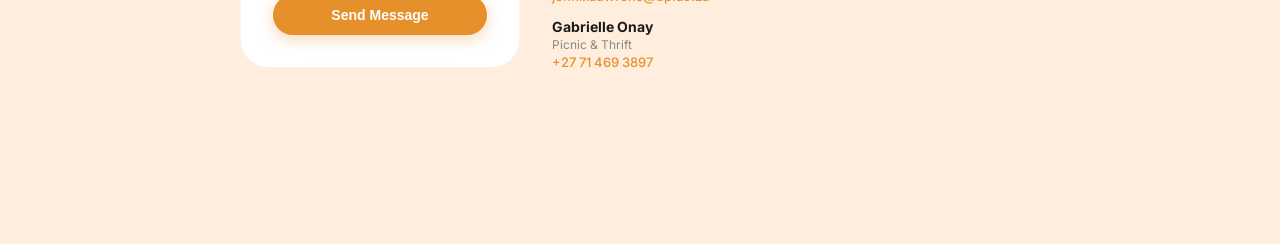
==== commit 423bd0f7: "." ====
--- a/index.html
+++ b/index.html
@@ -429,6 +429,29 @@
                 </div>
                 <div class="contact-layout">
 
+                    <form class="contact-form" action="https://formspree.io/f/xaqvzvdg" method="POST">
+                        <div class="form-row">
+                            <div class="form-group">
+                                <label for="cf-name">Name</label>
+                                <input type="text" id="cf-name" name="name" placeholder="Your name" required>
+                            </div>
+                            <div class="form-group">
+                                <label for="cf-email">Email</label>
+                                <input type="email" id="cf-email" name="email" placeholder="your@email.com" required>
+                            </div>
+                        </div>
+                        <div class="form-group">
+                            <label for="cf-subject">Subject</label>
+                            <input type="text" id="cf-subject" name="subject" placeholder="What's this about?">
+                        </div>
+                        <div class="form-group">
+                            <label for="cf-message">Message</label>
+                            <textarea id="cf-message" name="message" rows="5" placeholder="Tell me about your project..." required></textarea>
+                        </div>
+                        <button type="submit" class="btn btn-primary btn-full">Send Message</button>
+                        <p class="form-note" id="form-success" style="display:none;">Message sent! I'll get back to you soon.</p>
+                    </form>
+
                     <div class="contact-info">
                         <div class="contact-block">
                             <span class="contact-label">Email</span>
@@ -463,29 +486,6 @@
                             </div>
                         </div>
                     </div>
-
-                    <form class="contact-form" action="https://formspree.io/f/xaqvzvdg" method="POST">
-                        <div class="form-row">
-                            <div class="form-group">
-                                <label for="cf-name">Name</label>
-                                <input type="text" id="cf-name" name="name" placeholder="Your name" required>
-                            </div>
-                            <div class="form-group">
-                                <label for="cf-email">Email</label>
-                                <input type="email" id="cf-email" name="email" placeholder="your@email.com" required>
-                            </div>
-                        </div>
-                        <div class="form-group">
-                            <label for="cf-subject">Subject</label>
-                            <input type="text" id="cf-subject" name="subject" placeholder="What's this about?">
-                        </div>
-                        <div class="form-group">
-                            <label for="cf-message">Message</label>
-                            <textarea id="cf-message" name="message" rows="5" placeholder="Tell me about your project..." required></textarea>
-                        </div>
-                        <button type="submit" class="btn btn-primary btn-full">Send Message</button>
-                        <p class="form-note" id="form-success" style="display:none;">Message sent! I'll get back to you soon.</p>
-                    </form>
 
                 </div>
             </section>
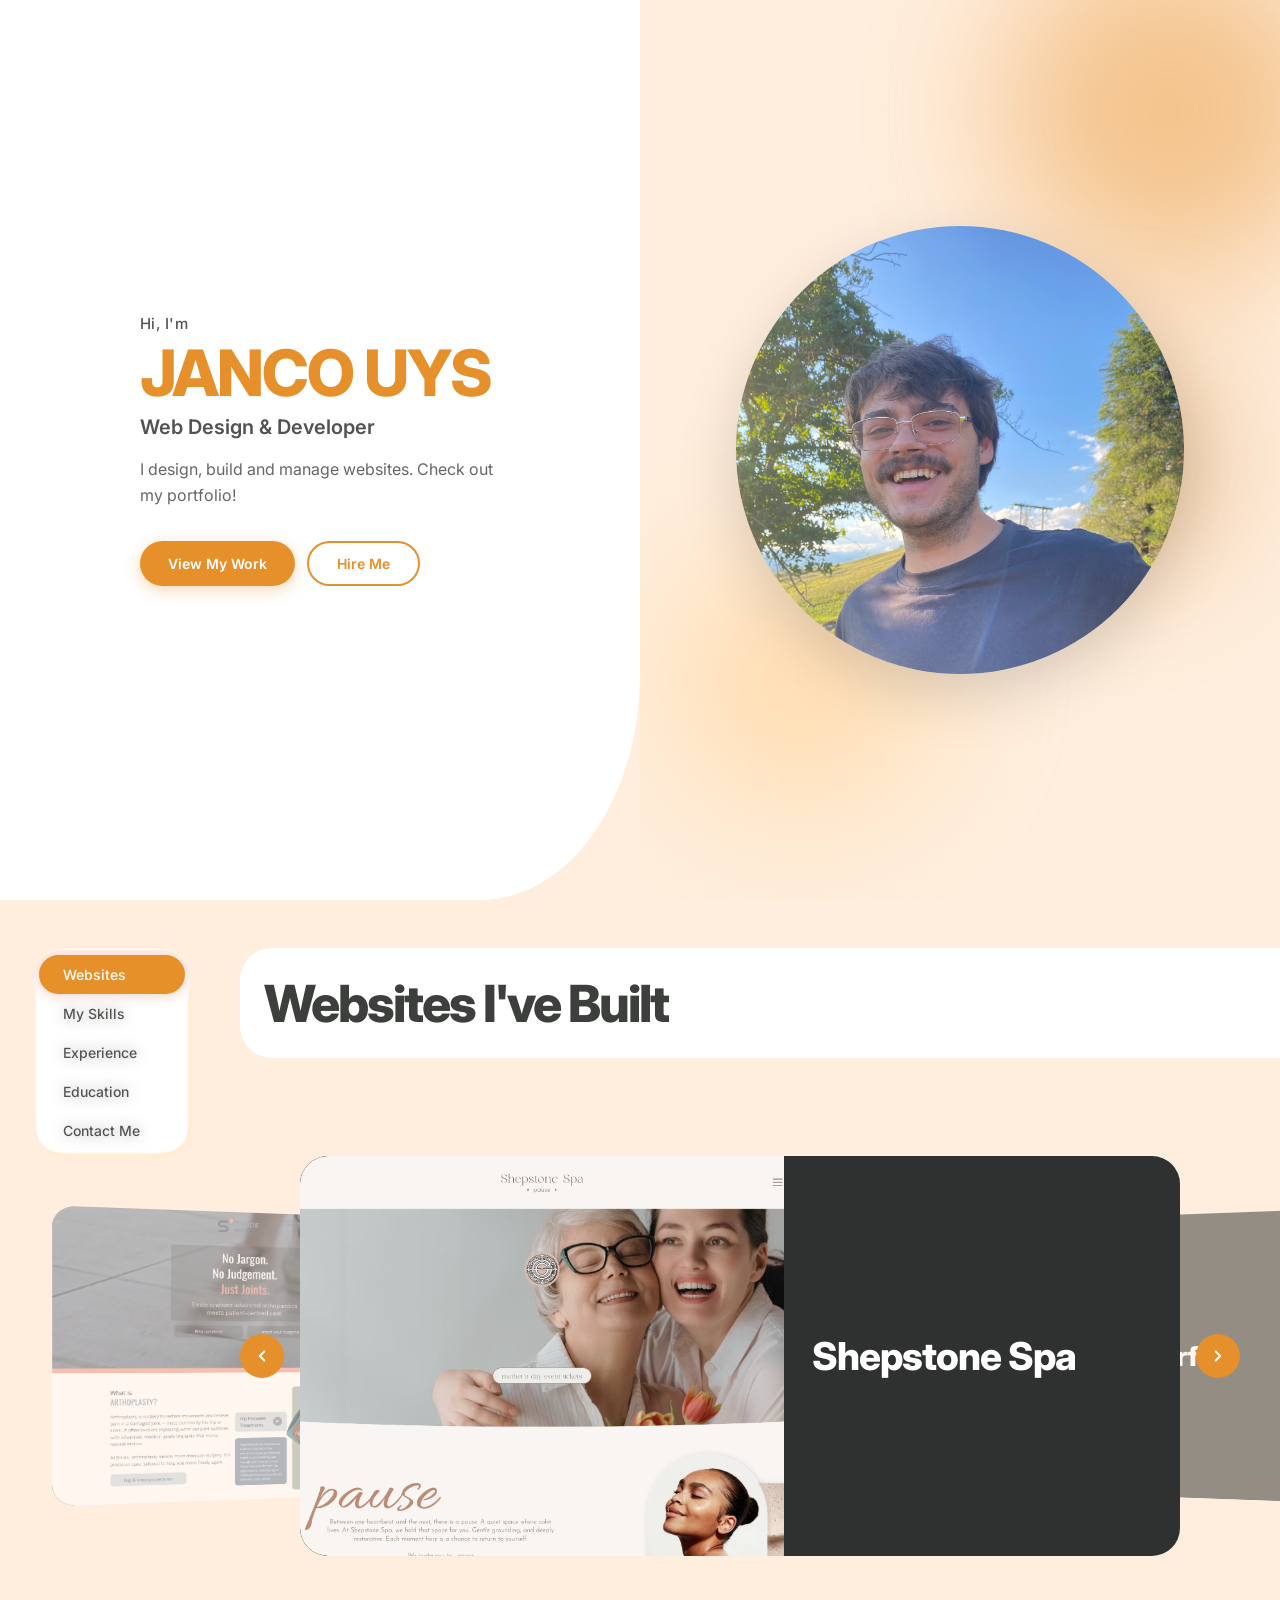
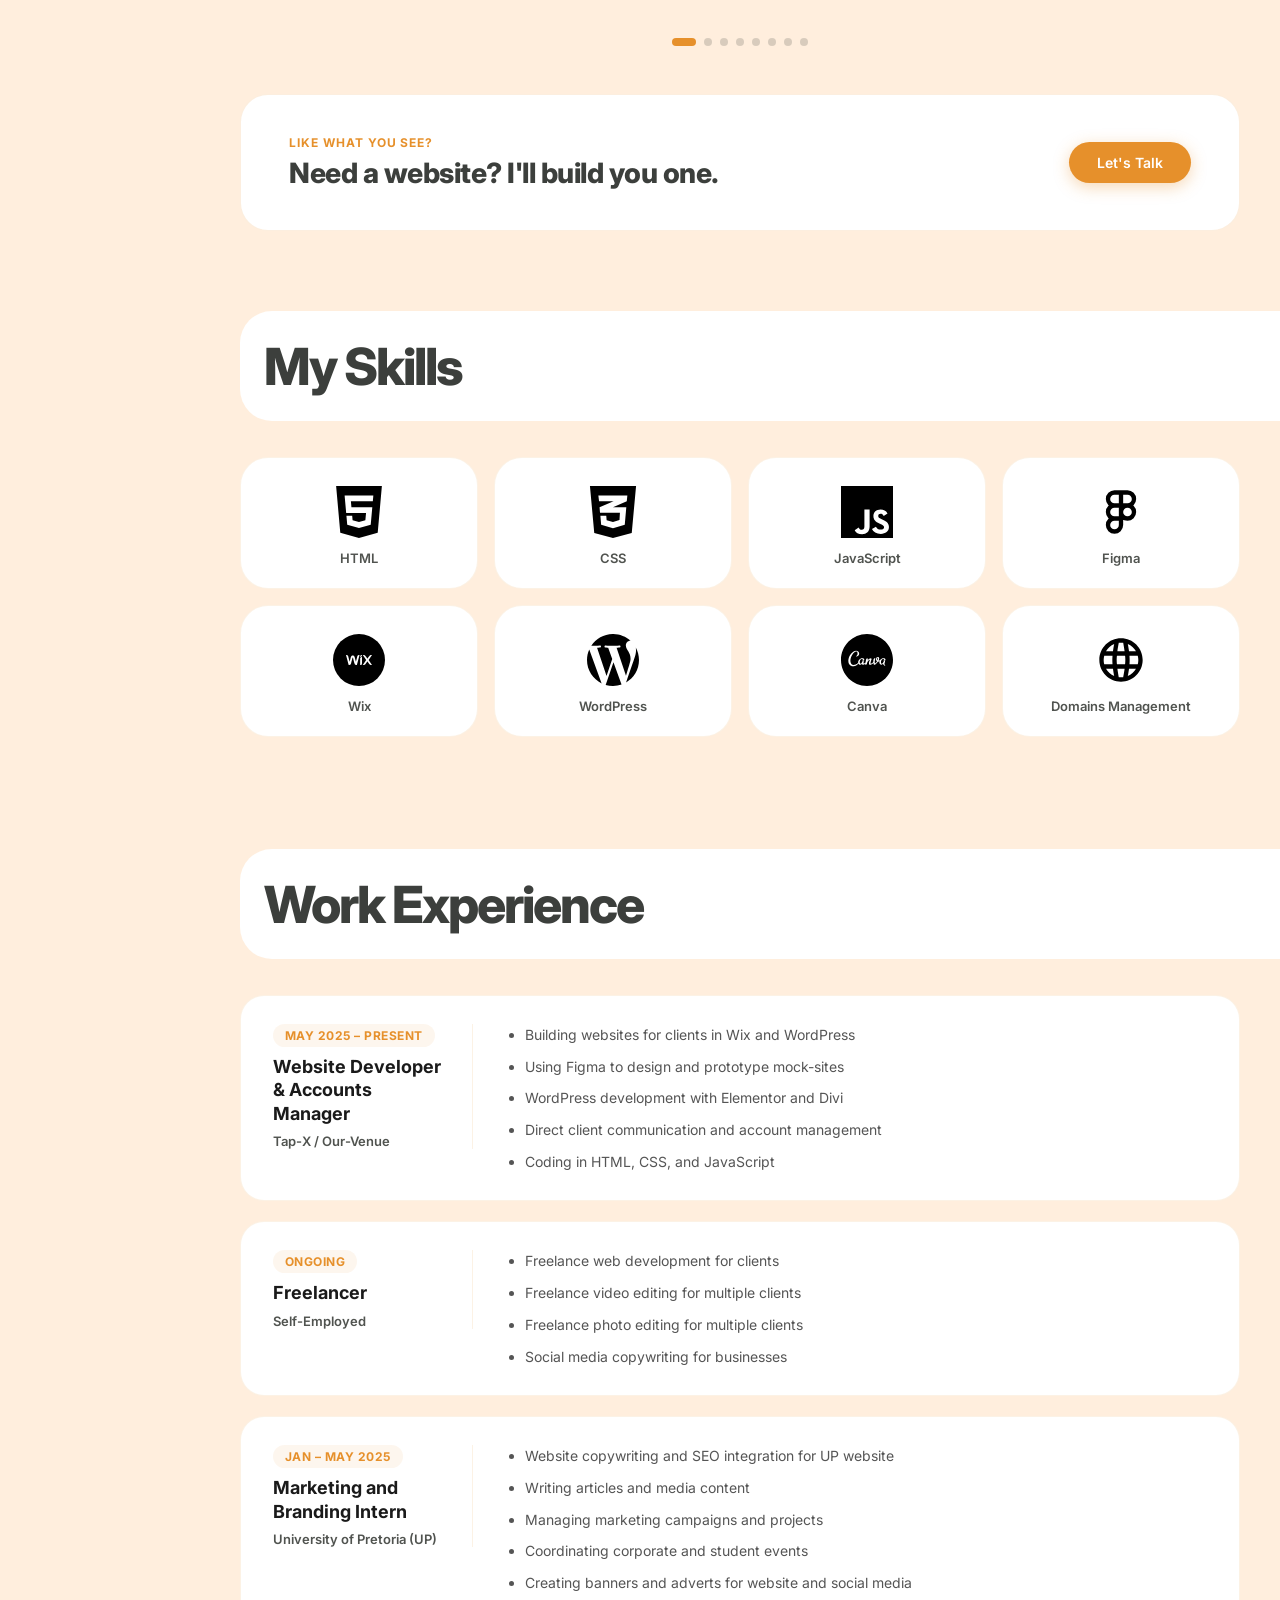
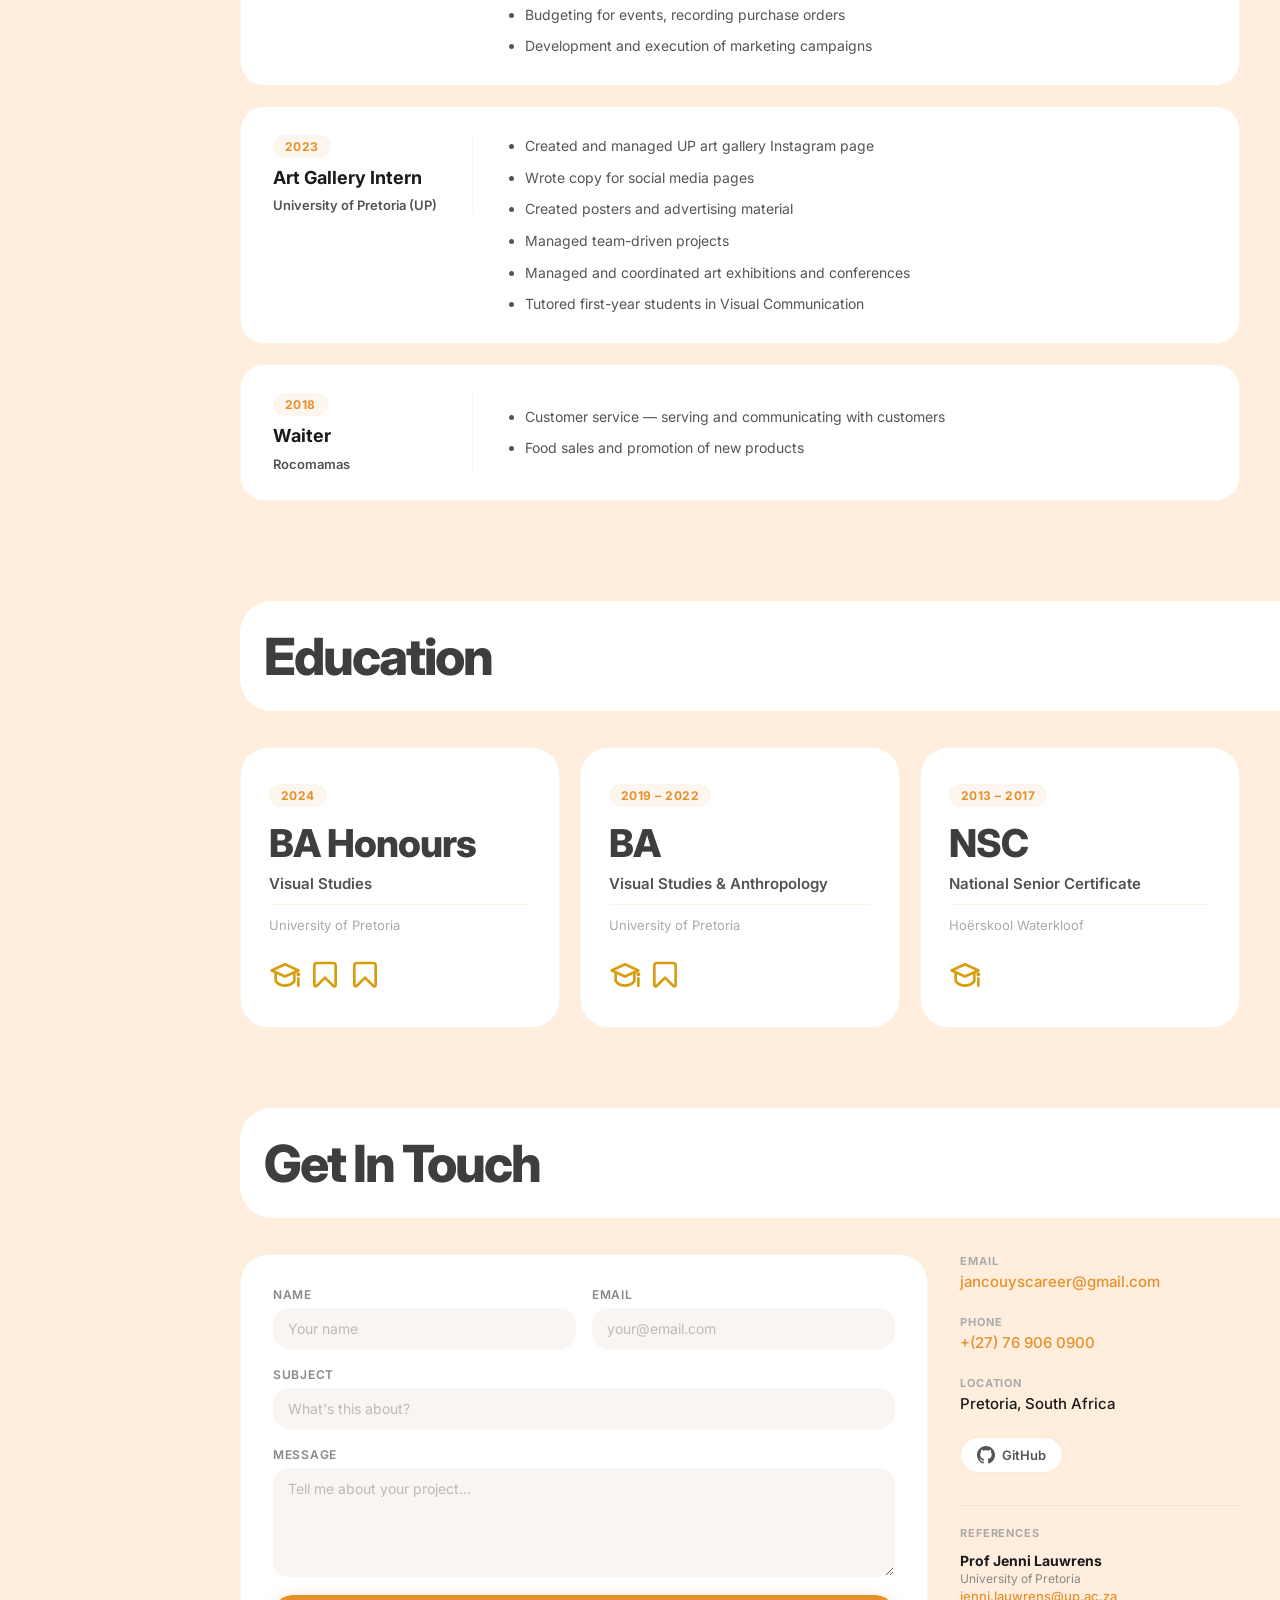
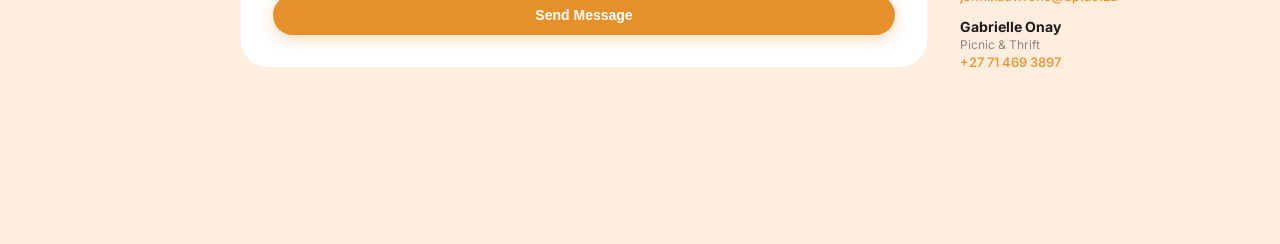
==== commit 60e9876c: "." ====
--- a/index.html
+++ b/index.html
@@ -94,10 +94,6 @@
                 </div>
                 <div class="hero-image-wrap">
                     <img src="IMG_2696.jpg" class="hero-image" alt="Janco Uys — Web Designer and Developer based in Pretoria, South Africa">
-                    <div class="hero-badge">
-                        <span class="hero-badge-dot"></span>
-                        Available for work
-                    </div>
                 </div>
             </div>
         </section>
--- a/newcss.css
+++ b/newcss.css
@@ -189,31 +189,6 @@
     transition: transform 0.4s ease, box-shadow 0.4s ease;
 }
 
-.hero-badge {
-    position: absolute;
-    bottom: 20px;
-    right: -10px;
-    background: #fff;
-    border-radius: 50px;
-    padding: 8px 16px;
-    font-size: 13px;
-    font-weight: 600;
-    color: #333;
-    box-shadow: 0 4px 20px rgba(0, 0, 0, 0.12);
-    display: flex;
-    align-items: center;
-    gap: 8px;
-    white-space: nowrap;
-}
-
-.hero-badge-dot {
-    width: 8px;
-    height: 8px;
-    border-radius: 50%;
-    background: #22c55e;
-    animation: pulse-dot 2s infinite;
-}
-
 @keyframes pulse-dot {
     0%, 100% { opacity: 1; transform: scale(1); }
     50% { opacity: 0.6; transform: scale(1.3); }
@@ -1086,7 +1061,7 @@
    ============================================================ */
 .contact-layout {
     display: grid;
-    grid-template-columns: 280px 1fr;
+    grid-template-columns: 1fr 280px;
     gap: 32px;
     align-items: start;
 }
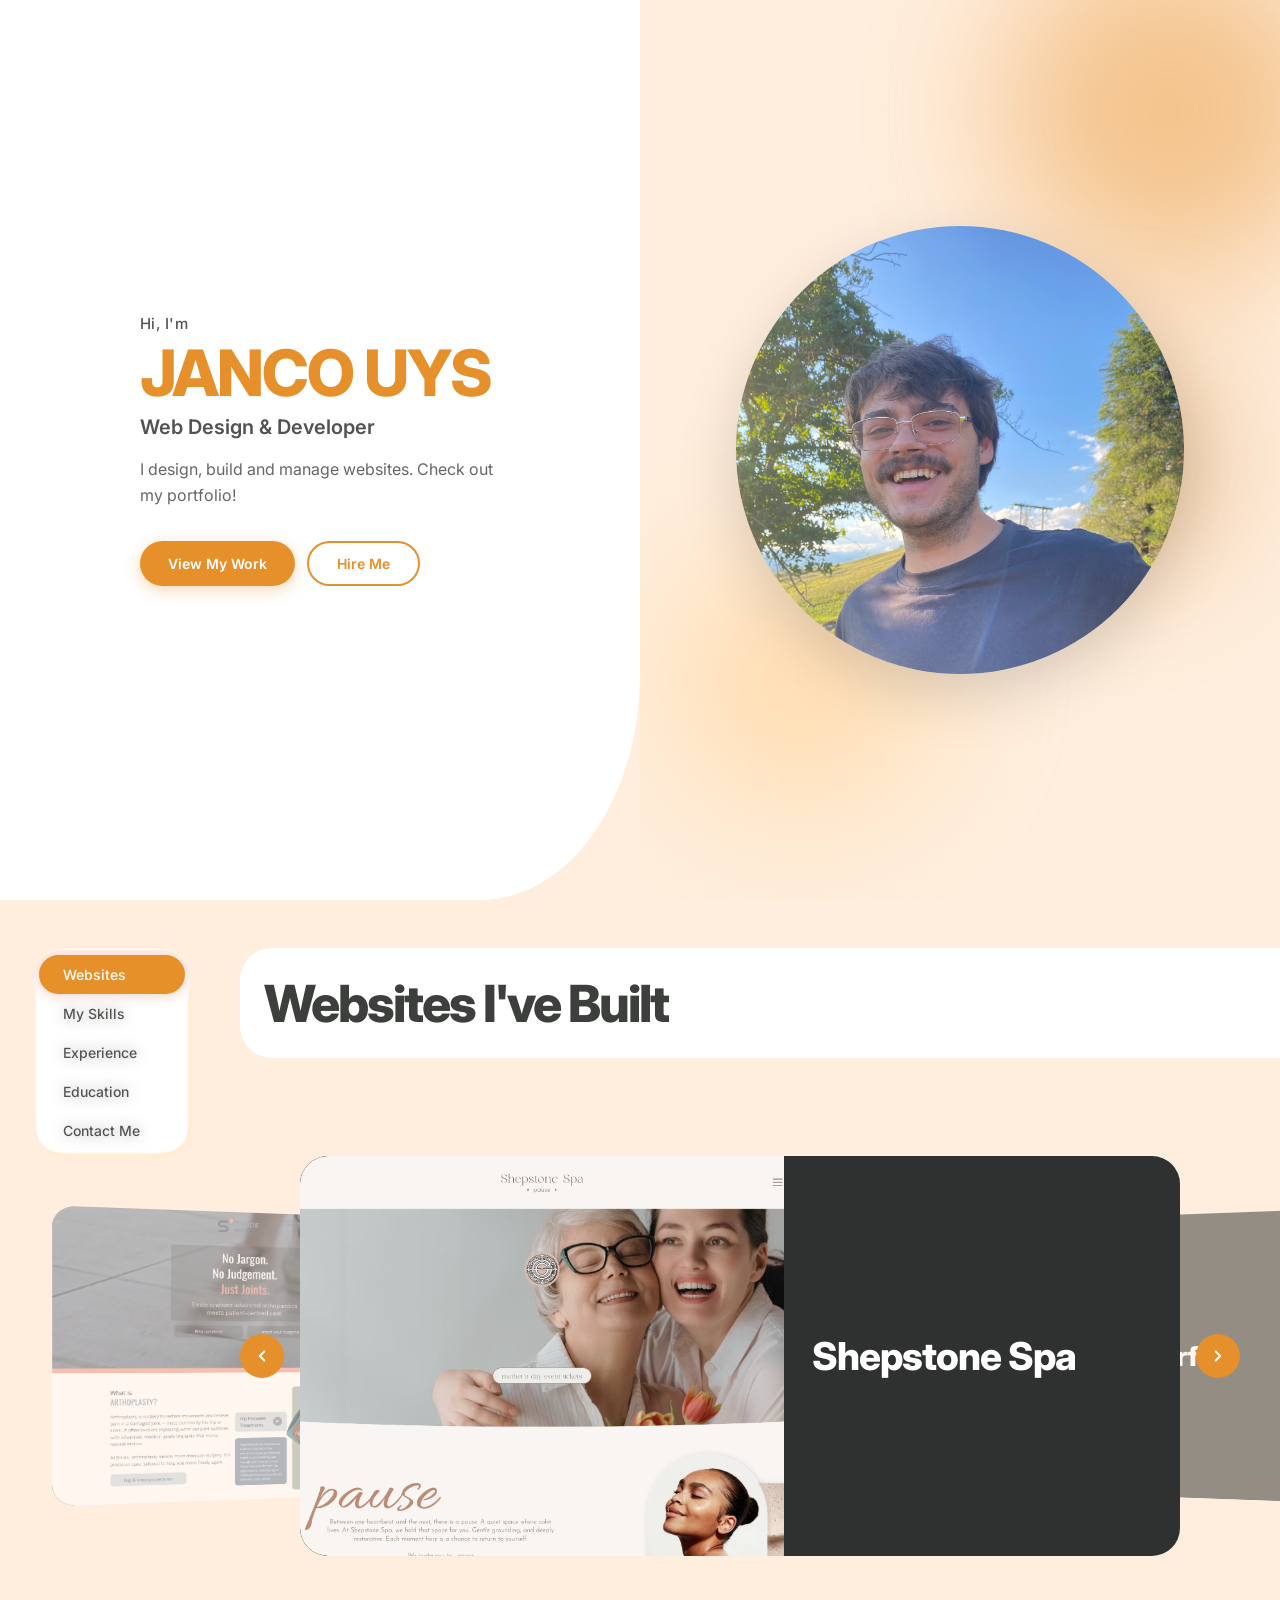
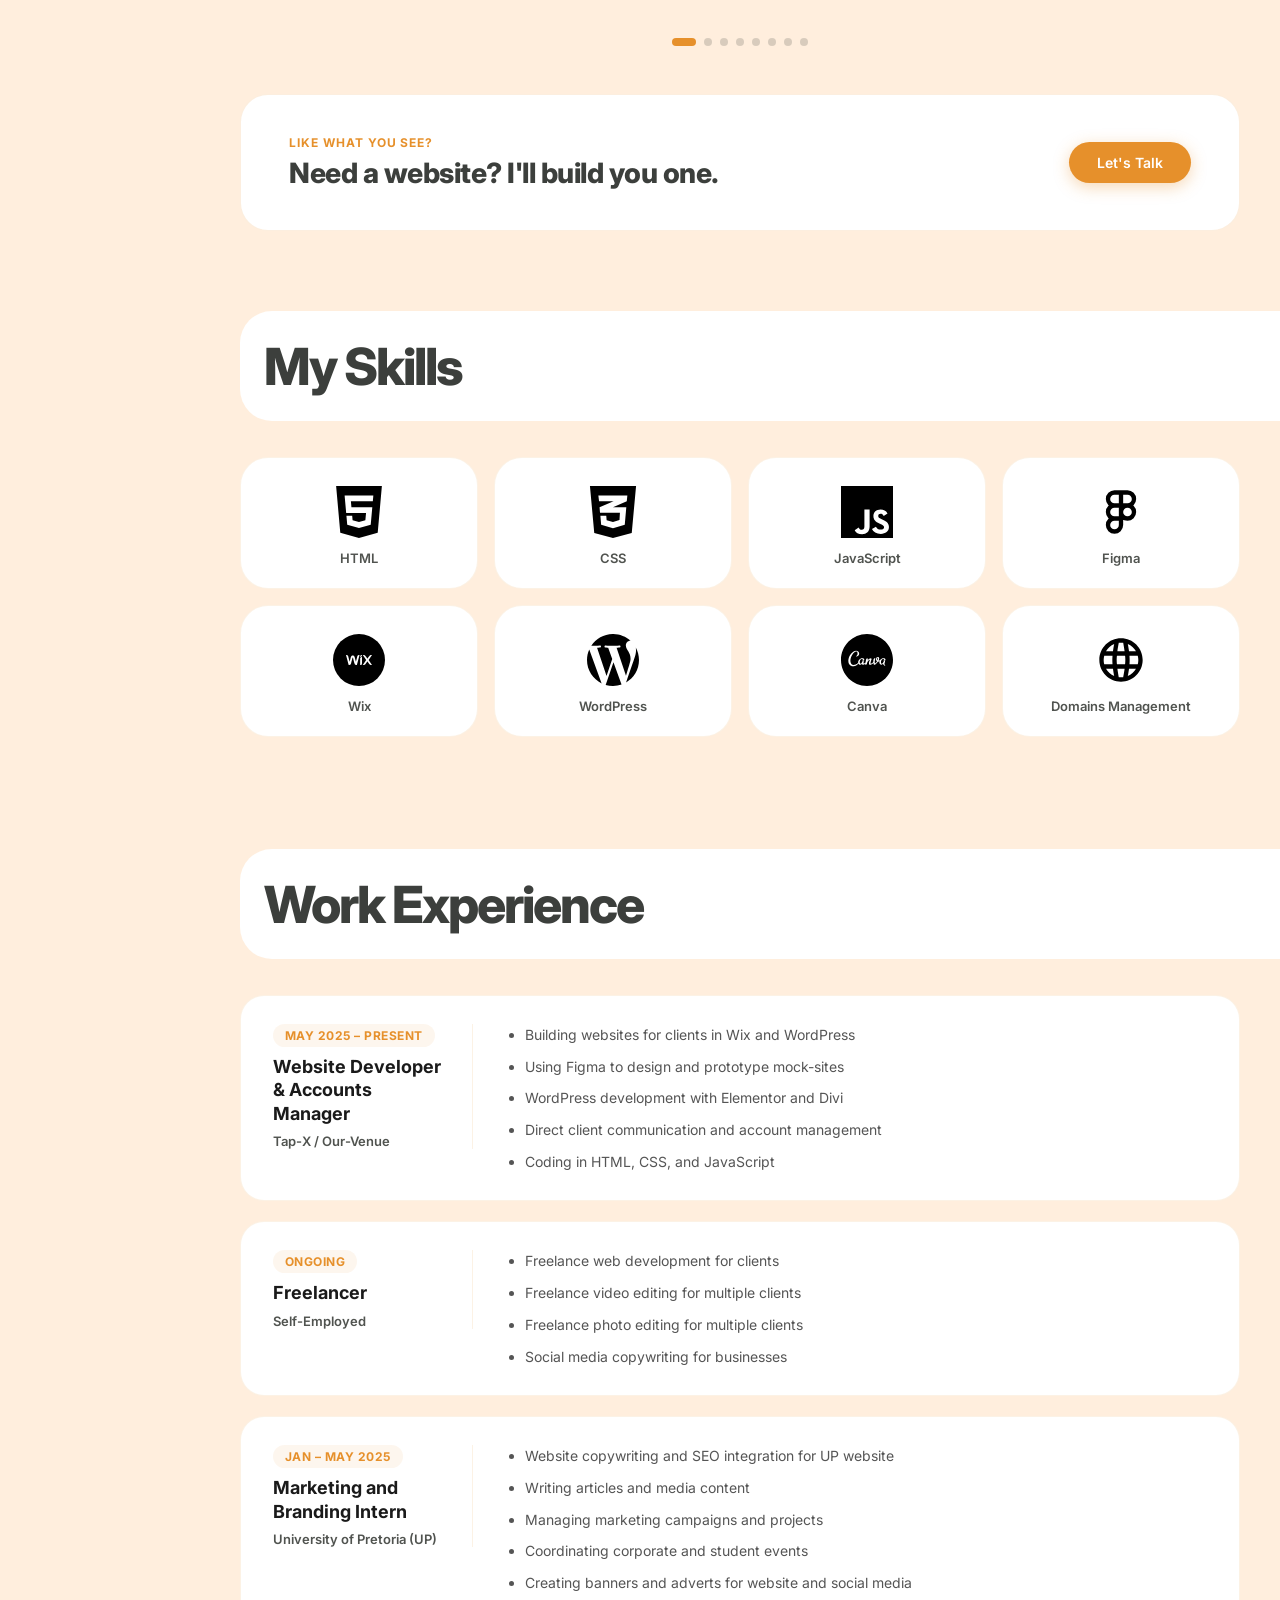
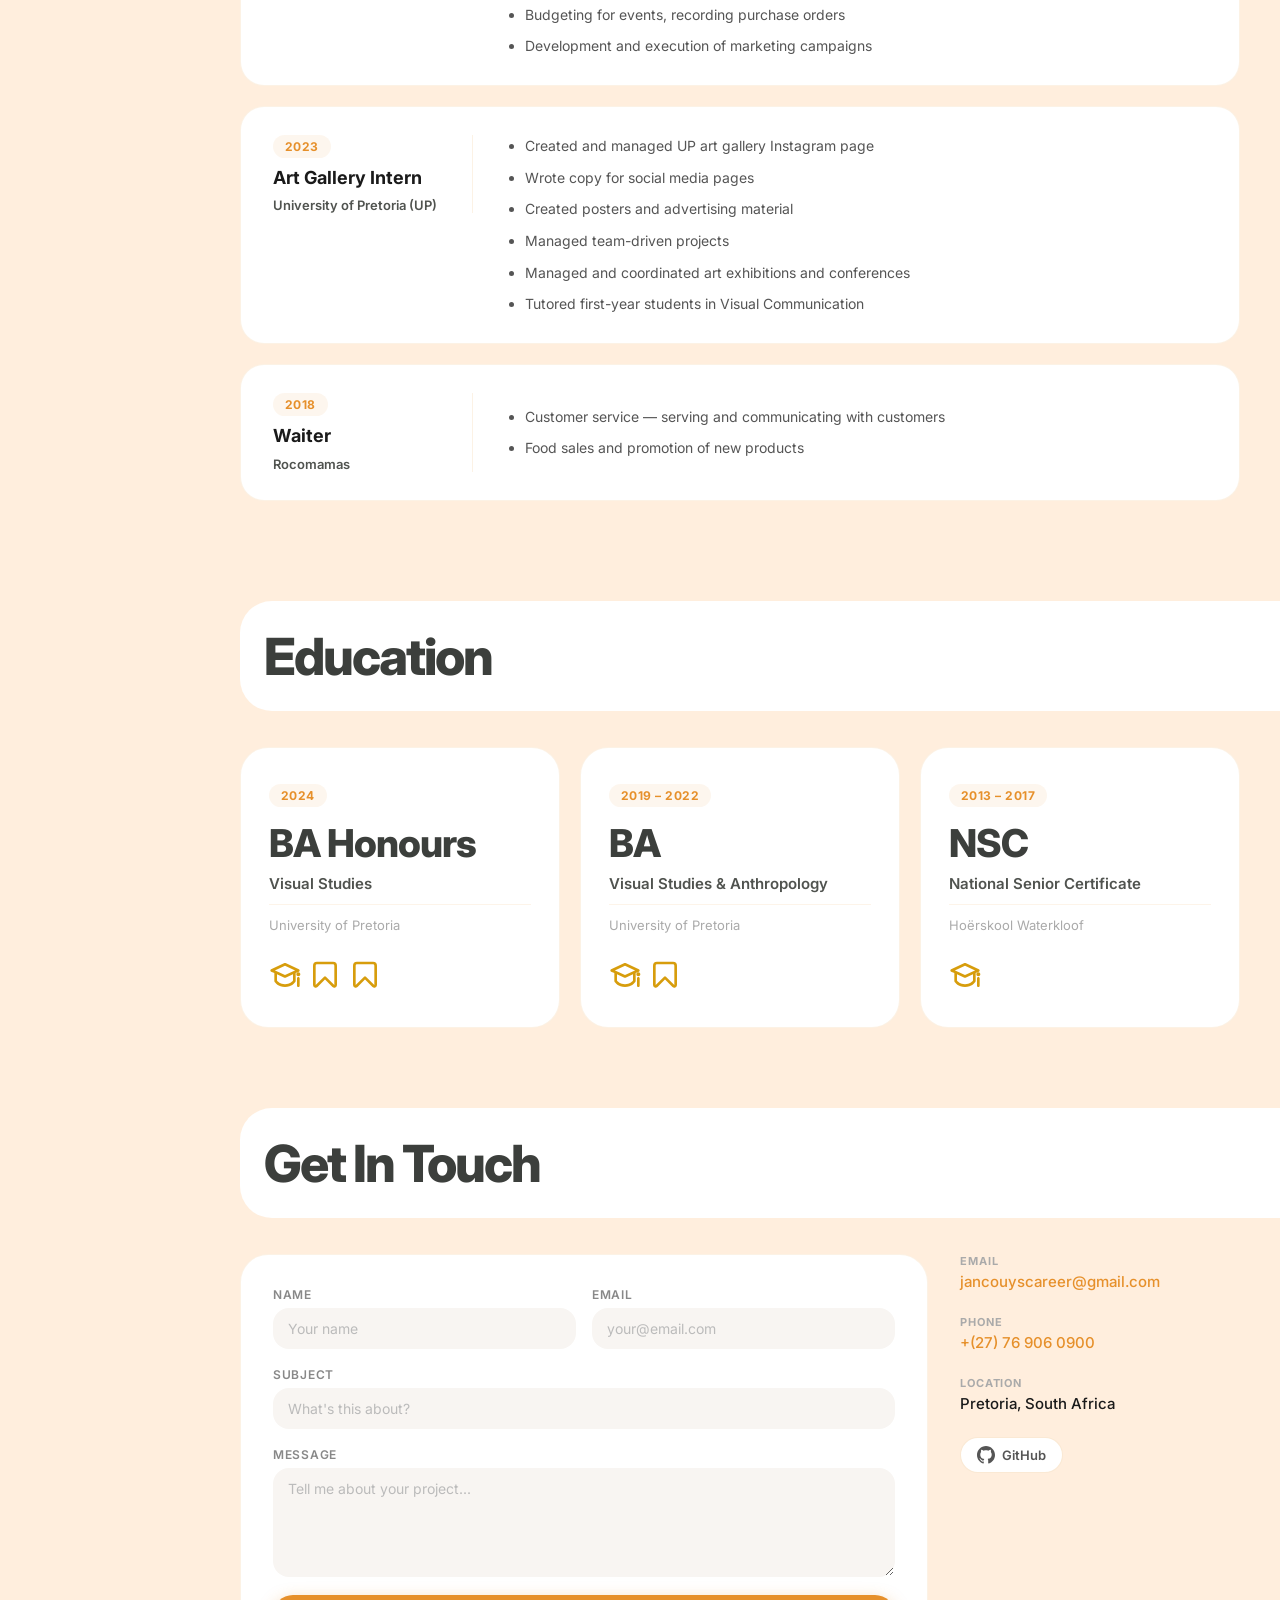
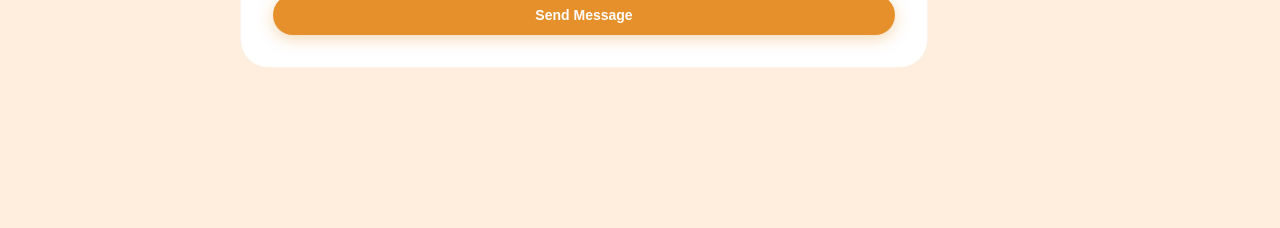
==== commit 08900293: "." ====
--- a/index.html
+++ b/index.html
@@ -467,20 +467,6 @@
                                 GitHub
                             </a>
                         </div>
-
-                        <div class="references-block">
-                            <h4 class="references-title">References</h4>
-                            <div class="ref-item">
-                                <strong>Prof Jenni Lauwrens</strong>
-                                <span>University of Pretoria</span>
-                                <a href="mailto:jenni.lauwrens@up.ac.za">jenni.lauwrens@up.ac.za</a>
-                            </div>
-                            <div class="ref-item">
-                                <strong>Gabrielle Onay</strong>
-                                <span>Picnic &amp; Thrift</span>
-                                <a href="tel:+27714693897">+27 71 469 3897</a>
-                            </div>
-                        </div>
                     </div>
 
                 </div>
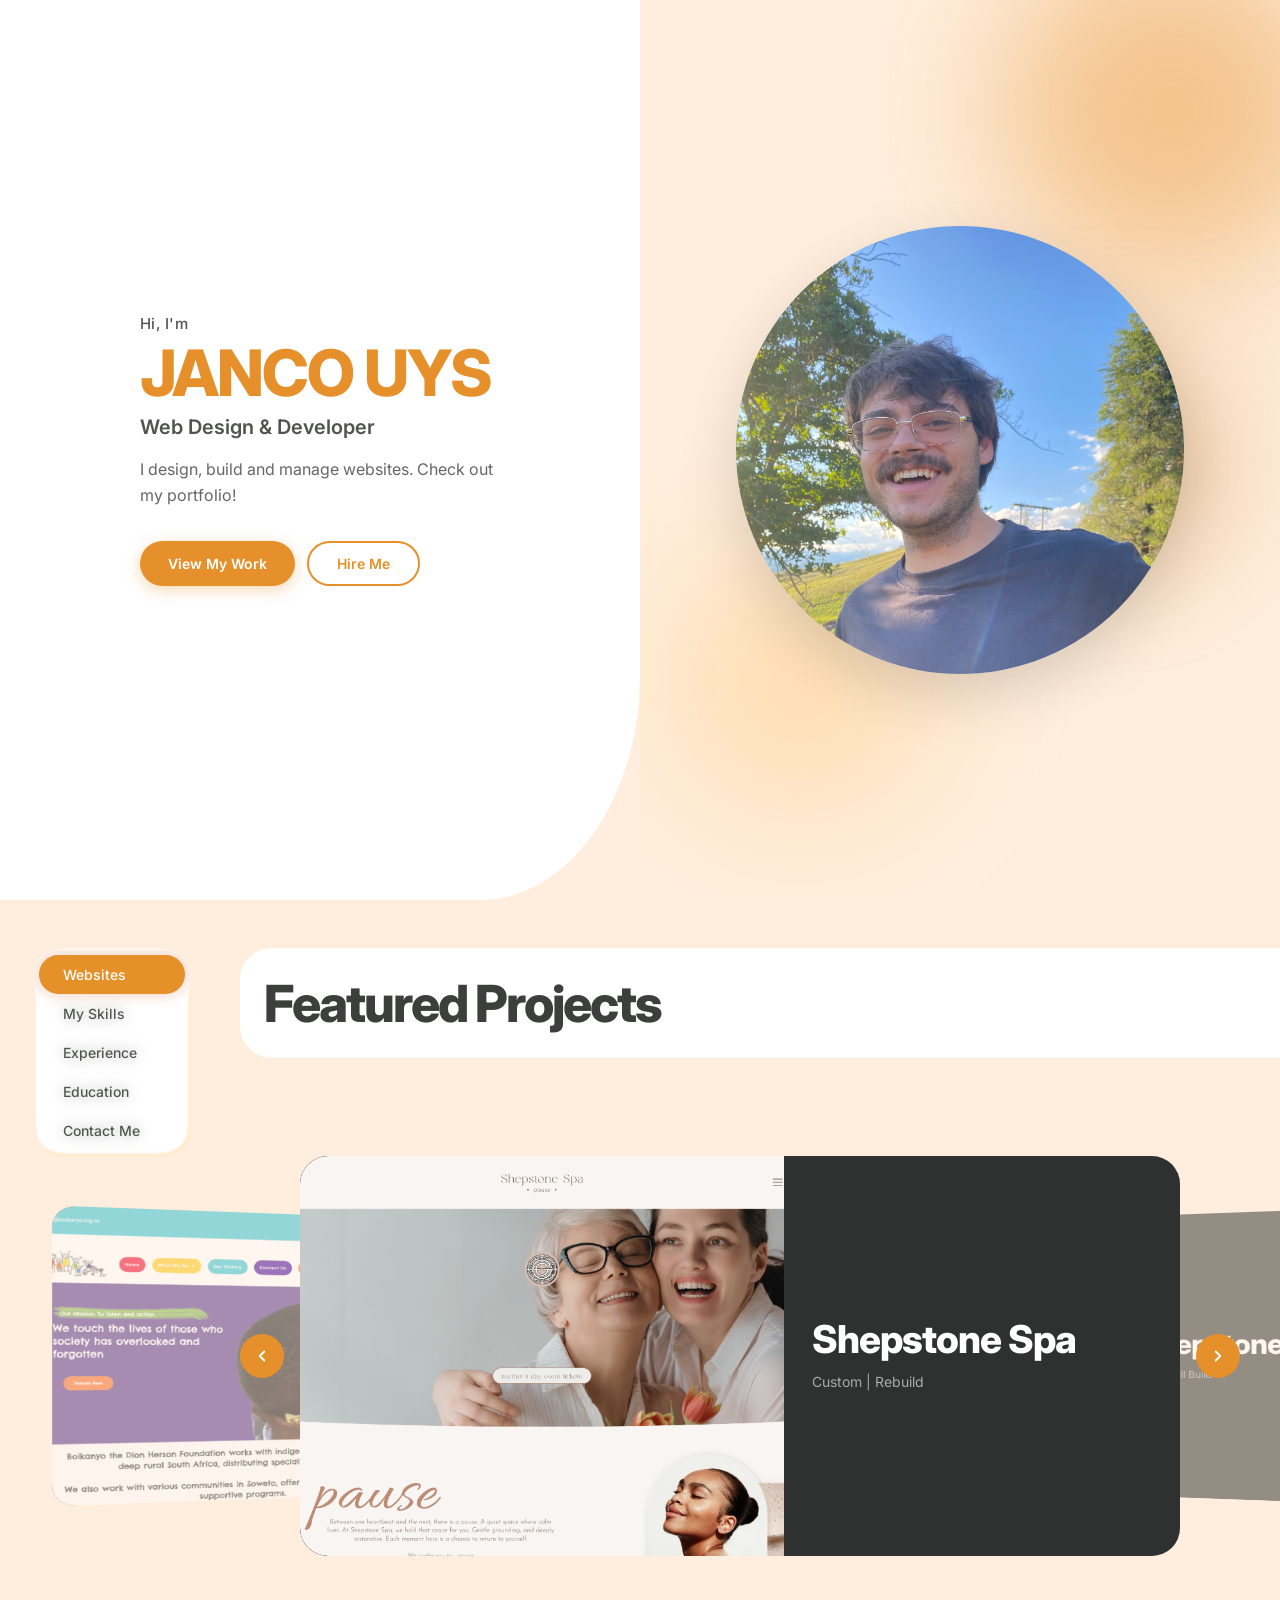
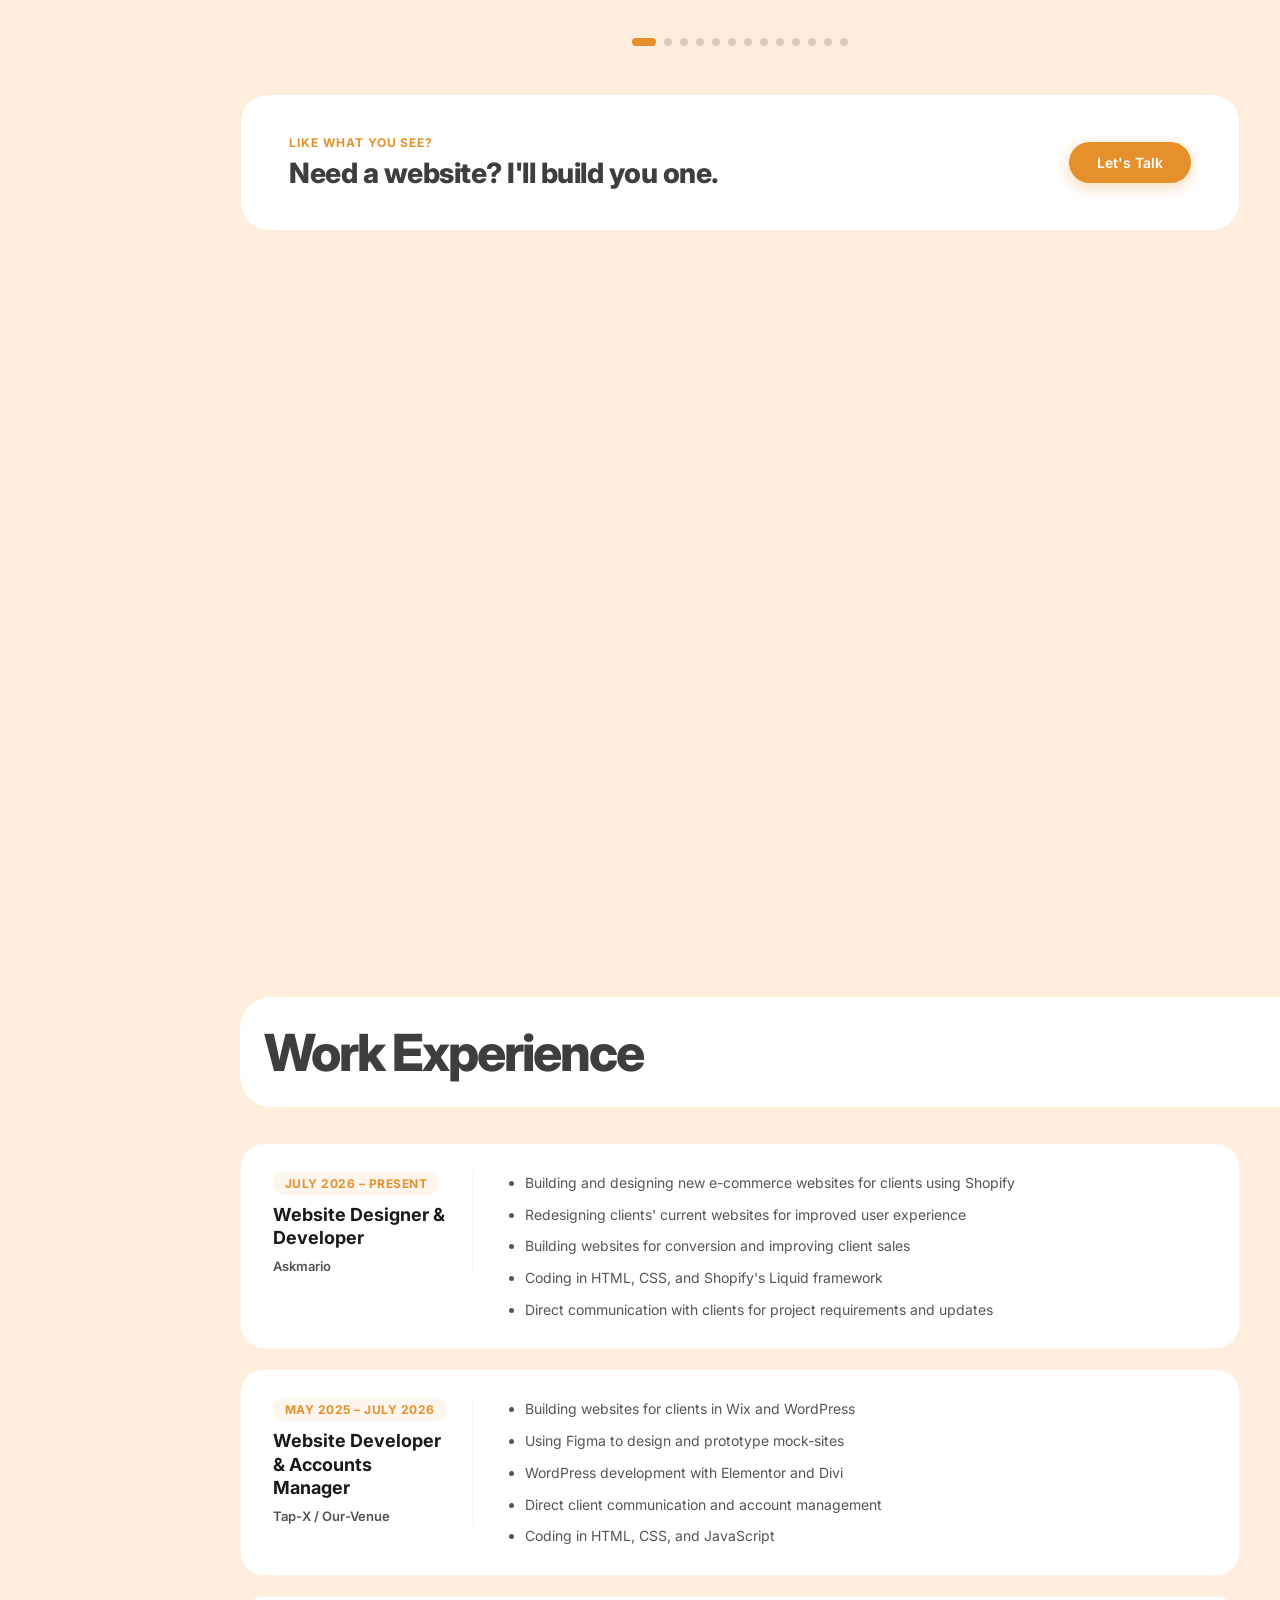
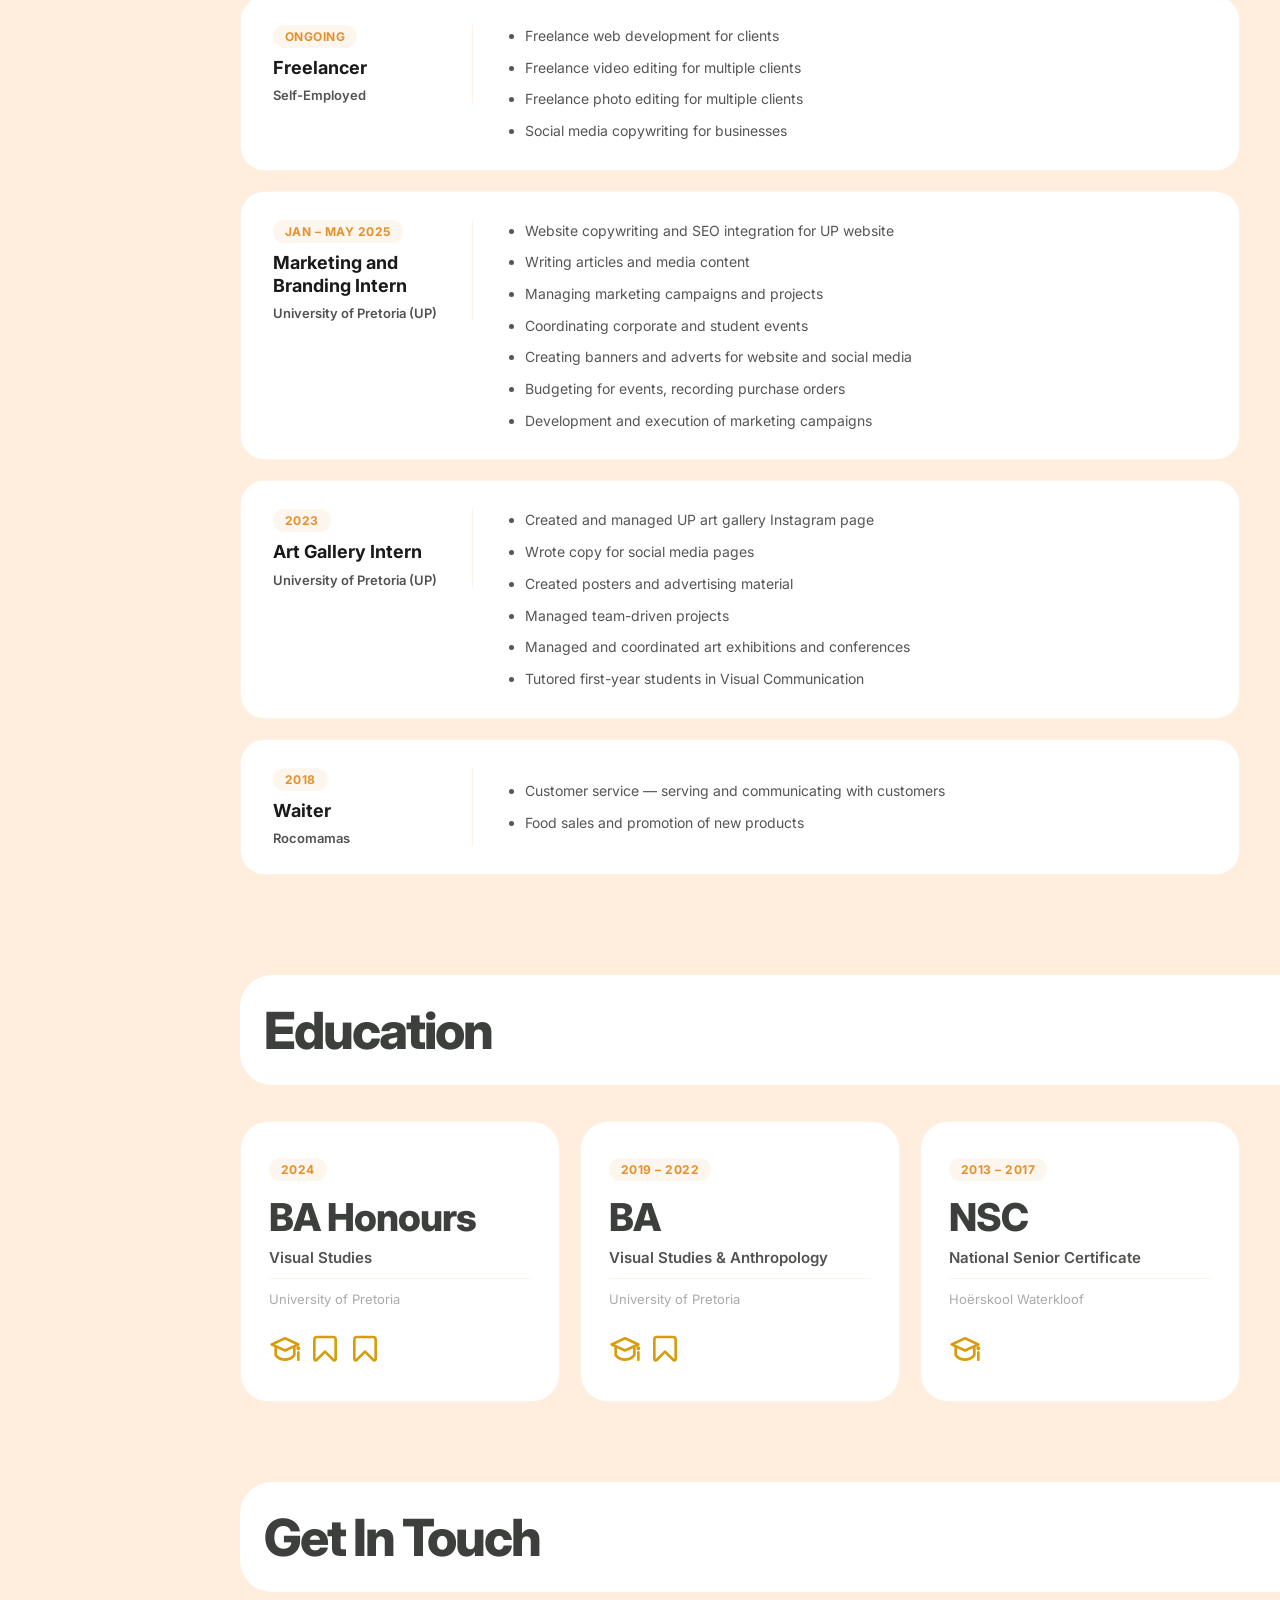
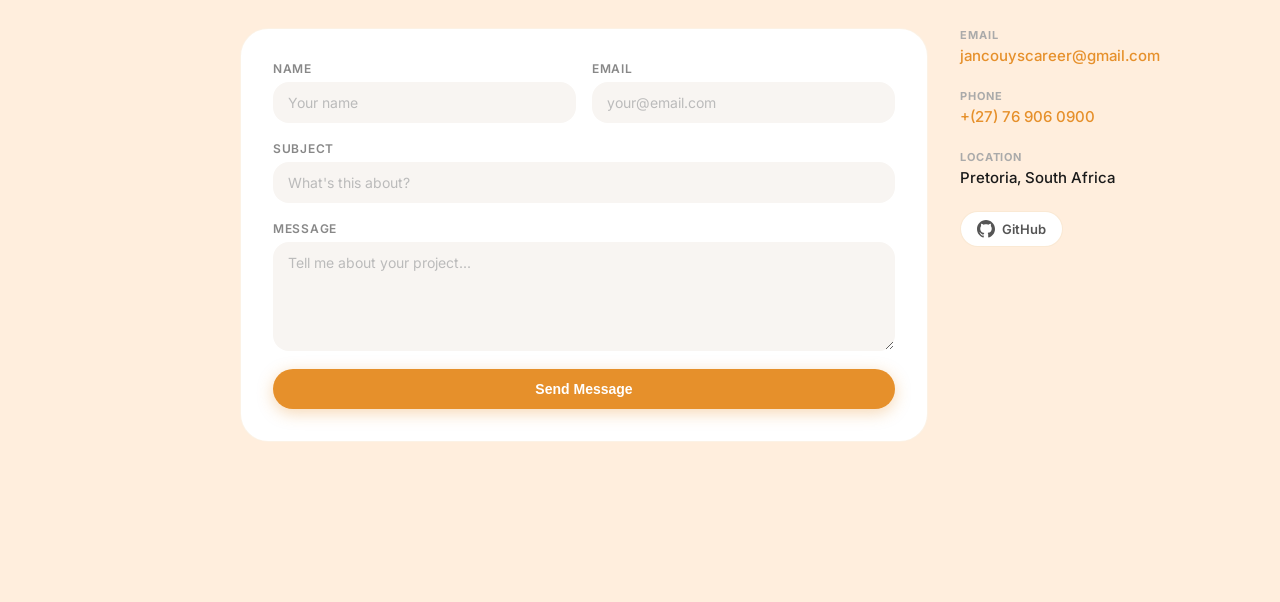
==== commit c14339b9: "Update portfolio with new screenshots and refactor assets - Add new project screenshots and website " ====
--- a/index.html
+++ b/index.html
@@ -118,7 +118,7 @@
             <!-- ── WEBSITES ─────────────────────────────────────────── -->
             <section class="page-section reveal" id="websites">
                 <div class="tab-header">
-                    <h2>Websites I've Built </h2>
+                    <h2>Featured Projects</h2>
                 </div>
                 <div class="carousel-3d-wrapper">
                     <button class="carousel-nav carousel-prev" aria-label="Previous">
@@ -129,23 +129,49 @@
                         <div class="carousel-3d-track">
 
                             <div class="carousel-slide">
-                                <a class="carousel-card" href="https://swanky-pants-janx.github.io/Shepstone-Rebuild/" target="_blank" rel="noopener">
+                                <a class="carousel-card" href="https://www.shepstonespa.co.za" target="_blank" rel="noopener">
                                     <div class="carousel-img-wrap">
                                         <img src="Screenshots/Shepstone Spa.png" alt="Shepstone Spa">
                                     </div>
                                     <div class="carousel-info">
                                         <h3>Shepstone Spa</h3>
-                                    </div>
-                                </a>
-                            </div>
-
-                            <div class="carousel-slide">
-                                <a class="carousel-card" href="https://www.carfox.co.za/" target="_blank" rel="noopener">
-                                    <div class="carousel-img-wrap">
-                                        <img src="Screenshots/Carfox.png" alt="Carfox">
-                                    </div>
-                                    <div class="carousel-info">
-                                        <h3>Carfox</h3>
+                                        <p>Custom | Rebuild</p>
+                                    </div>
+                                </a>
+                            </div>
+
+                            <div class="carousel-slide">
+                                <a class="carousel-card" href="https://www.shepstonespa.co.za" target="_blank" rel="noopener">
+                                    <div class="carousel-img-wrap">
+                                        <img src="Screenshots/Shepstone-Wix.png" alt="Shepstone Spa">
+                                    </div>
+                                    <div class="carousel-info">
+                                        <h3>Shepstone Spa</h3>
+                                        <p>Wix | Full Build</p>
+                                    </div>
+                                </a>
+                            </div>
+
+                            <div class="carousel-slide">
+                                <a class="carousel-card" href="https://fourthtrimester.co.za/" target="_blank" rel="noopener">
+                                    <div class="carousel-img-wrap">
+                                        <img src="Screenshots/fourth-trimester.png" alt="Fourthtrimester">
+                                    </div>
+                                    <div class="carousel-info">
+                                        <h3>Fourthtrimester</h3>
+                                        <p>Shopify | Full Build</p>
+                                    </div>
+                                </a>
+                            </div>
+
+                            <div class="carousel-slide">
+                                <a class="carousel-card" href="https://mellowvelo.co.za/" target="_blank" rel="noopener">
+                                    <div class="carousel-img-wrap">
+                                        <img src="Screenshots/mellow-velo.png" alt="Mellow Velo">
+                                    </div>
+                                    <div class="carousel-info">
+                                        <h3>Mellow Velo</h3>
+                                        <p>Shopify | Rebuild</p>
                                     </div>
                                 </a>
                             </div>
@@ -157,6 +183,7 @@
                                     </div>
                                     <div class="carousel-info">
                                         <h3>Hare Curated</h3>
+                                        <p>Custom | Rebuild</p>
                                     </div>
                                 </a>
                             </div>
@@ -168,6 +195,7 @@
                                     </div>
                                     <div class="carousel-info">
                                         <h3>Jo-Ann Strauss</h3>
+                                        <p>Wix | Full Build</p>
                                     </div>
                                 </a>
                             </div>
@@ -179,6 +207,7 @@
                                     </div>
                                     <div class="carousel-info">
                                         <h3>Knee Cape Town</h3>
+                                        <p>Wix | Full Build</p>
                                     </div>
                                 </a>
                             </div>
@@ -190,6 +219,7 @@
                                     </div>
                                     <div class="carousel-info">
                                         <h3>Masekhaya</h3>
+                                        <p>Wix | Full Build</p>
                                     </div>
                                 </a>
                             </div>
@@ -201,6 +231,7 @@
                                     </div>
                                     <div class="carousel-info">
                                         <h3>Salgados</h3>
+                                        <p>Wix | Full Build</p>
                                     </div>
                                 </a>
                             </div>
@@ -212,6 +243,43 @@
                                     </div>
                                     <div class="carousel-info">
                                         <h3>Stride</h3>
+                                        <p>Wix | Full Build</p>
+                                    </div>
+                                </a>
+                            </div>
+
+                            <div class="carousel-slide">
+                                <a class="carousel-card" href="https://rosemaryhill.co.za" target="_blank" rel="noopener">
+                                    <div class="carousel-img-wrap">
+                                        <img src="Screenshots/rosemary-hill.png" alt="Rosemary Hill">
+                                    </div>
+                                    <div class="carousel-info">
+                                        <h3>Rosemary Hill</h3>
+                                        <p>Wordpress | Manage</p>
+                                    </div>
+                                </a>
+                            </div>
+
+                            <div class="carousel-slide">
+                                <a class="carousel-card" href="https://thewaldorfschool.co.za" target="_blank" rel="noopener">
+                                    <div class="carousel-img-wrap">
+                                        <img src="Screenshots/waldorf-school.png" alt="Waldorf School">
+                                    </div>
+                                    <div class="carousel-info">
+                                        <h3>Waldorf School</h3>
+                                        <p>Wordpress | Manage</p>
+                                    </div>
+                                </a>
+                            </div>
+
+                            <div class="carousel-slide">
+                                <a class="carousel-card" href="https://boikanyo.org.za" target="_blank" rel="noopener">
+                                    <div class="carousel-img-wrap">
+                                        <img src="Screenshots/boikanyo.png" alt="Boikanyo">
+                                    </div>
+                                    <div class="carousel-info">
+                                        <h3>Boikanyo</h3>
+                                        <p>Wordpress | Manage</p>
                                     </div>
                                 </a>
                             </div>
@@ -244,6 +312,26 @@
 
                 <div class="skill-icons-row">
                     <div class="skill-icon-badge">
+                        <img src="Icons 2/wix-svgrepo-com.svg" alt="Wix">
+                        <span>Wix</span>
+                    </div>
+                    <div class="skill-icon-badge">
+                        <img src="Icons 2/wordpress-139-svgrepo-com.svg" alt="WordPress">
+                        <span>WordPress</span>
+                    </div>
+                    <div class="skill-icon-badge">
+                        <img src="Icons 2/shopify-svgrepo-com.svg" alt="Shopify">
+                        <span>Shopify</span>
+                    </div>
+                    <div class="skill-icon-badge">
+                        <img src="Icons 2/brand-elementor-svgrepo-com.svg" alt="Elementor">
+                        <span>Elementor</span>
+                    </div>
+                    <div class="skill-icon-badge">
+                        <img src="Icons 2/divi-logo-mark-black.png" alt="Divi">
+                        <span>Divi</span>
+                    </div>
+                    <div class="skill-icon-badge">
                         <img src="Icons 2/html5-02-svgrepo-com.svg" alt="HTML5">
                         <span>HTML</span>
                     </div>
@@ -256,24 +344,20 @@
                         <span>JavaScript</span>
                     </div>
                     <div class="skill-icon-badge">
+                        <img src="Icons 2/github-142-svgrepo-com.svg" alt="GitHub">
+                        <span>GitHub</span>
+                    </div>
+                    <div class="skill-icon-badge">
+                        <img src="Icons 2/claude.png" alt="Claude Code">
+                        <span>Claude Code</span>
+                    </div>
+                    <div class="skill-icon-badge">
+                        <img src="Icons 2/canva-svgrepo-com.svg" alt="Canva">
+                        <span>Canva</span>
+                    </div>
+                    <div class="skill-icon-badge">
                         <img src="Icons 2/figma-svgrepo-com.svg" alt="Figma">
                         <span>Figma</span>
-                    </div>
-                    <div class="skill-icon-badge">
-                        <img src="Icons 2/wix-svgrepo-com.svg" alt="Wix">
-                        <span>Wix</span>
-                    </div>
-                    <div class="skill-icon-badge">
-                        <img src="Icons 2/wordpress-139-svgrepo-com.svg" alt="WordPress">
-                        <span>WordPress</span>
-                    </div>
-                    <div class="skill-icon-badge">
-                        <img src="Icons 2/canva-svgrepo-com.svg" alt="Canva">
-                        <span>Canva</span>
-                    </div>
-                    <div class="skill-icon-badge">
-                        <img src="Icons 2/domains-svgrepo-com.svg" alt="Canva">
-                        <span>Domains Management</span>
                     </div>
                 </div>
                 
@@ -290,7 +374,24 @@
                     <div class="timeline-item">
                         <div class="timeline-card">
                             <div class="timeline-card-left">
-                                <span class="timeline-date">May 2025 – Present</span>
+                                <span class="timeline-date">July 2026 – Present</span>
+                                <h3>Website Designer &amp; Developer</h3>
+                                <p class="timeline-company">Askmario</p>
+                            </div>
+                            <ul class="timeline-list">
+                                <li>Building and designing new e-commerce websites for clients using Shopify</li>
+                                <li>Redesigning clients' current websites for improved user experience</li>
+                                <li>Building websites for conversion and improving client sales</li>
+                                <li>Coding in HTML, CSS, and Shopify's Liquid framework</li>
+                                <li>Direct communication with clients for project requirements and updates</li>
+                            </ul>
+                        </div>
+                    </div>
+
+                    <div class="timeline-item">
+                        <div class="timeline-card">
+                            <div class="timeline-card-left">
+                                <span class="timeline-date">May 2025 – July 2026</span>
                                 <h3>Website Developer &amp; Accounts Manager</h3>
                                 <p class="timeline-company">Tap-X / Our-Venue</p>
                             </div>
